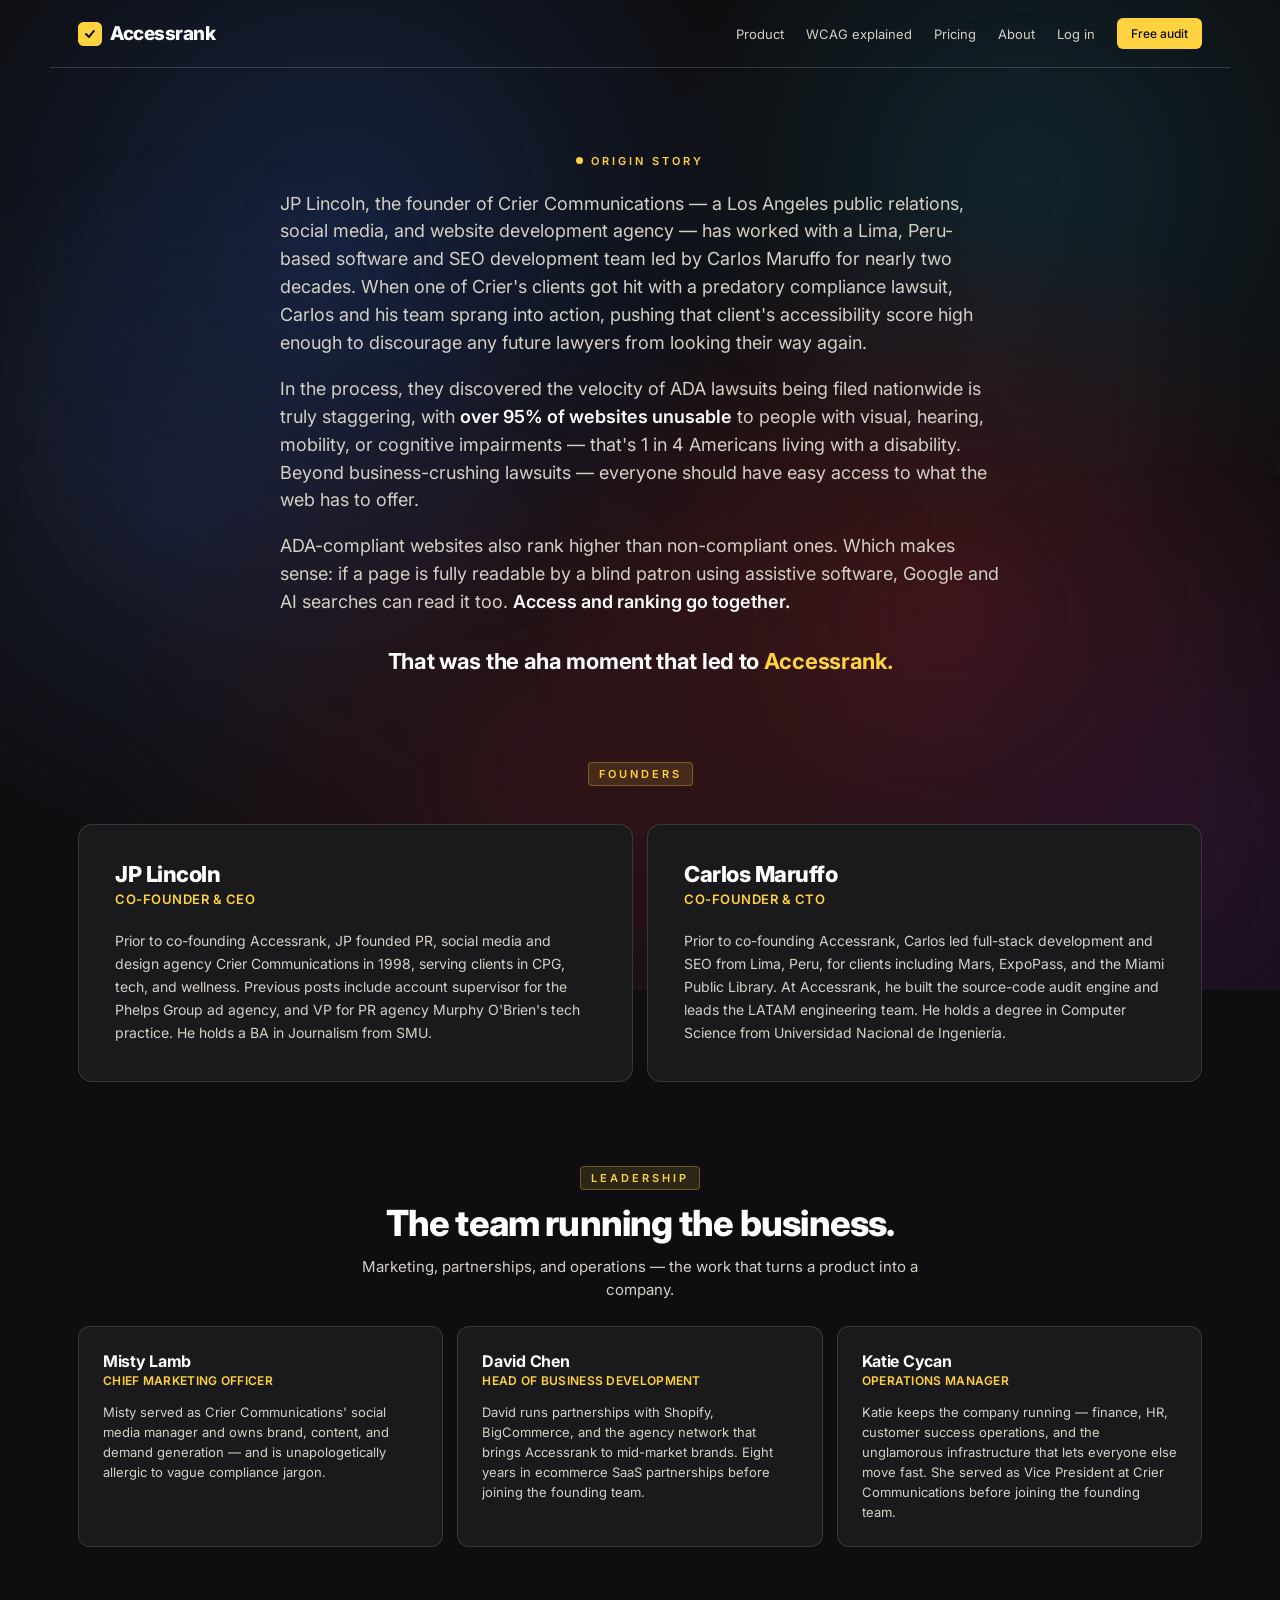
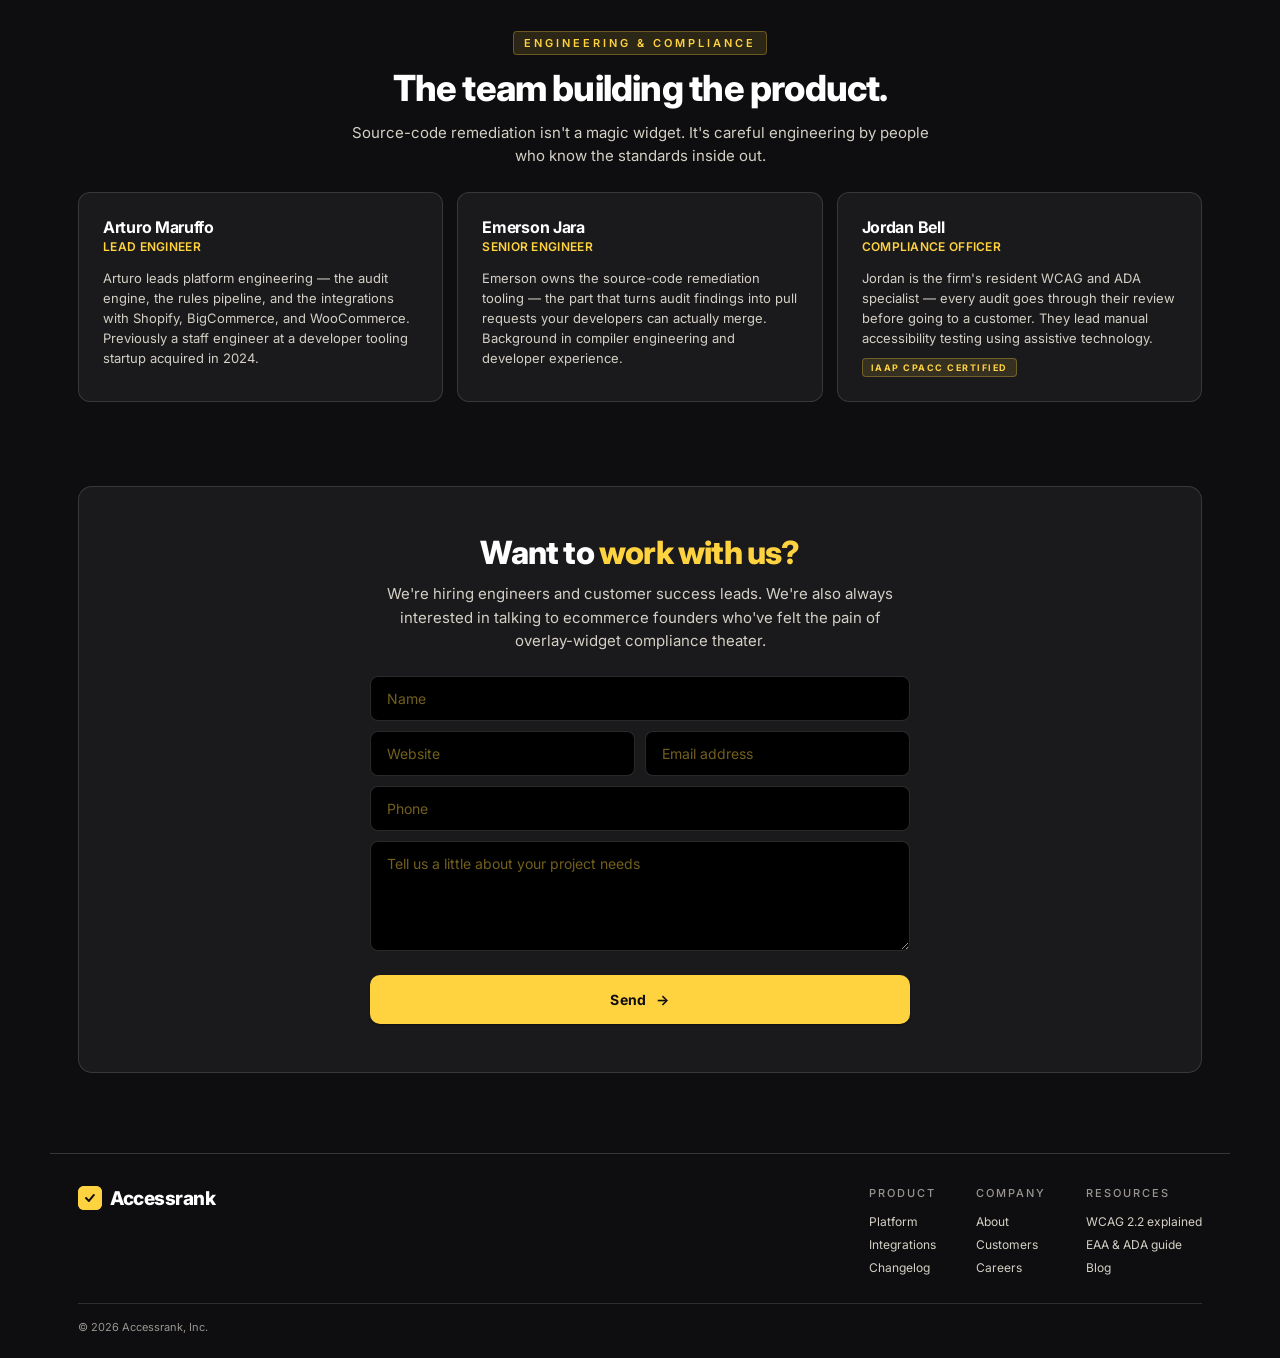
==== about.html @ f2a25f66 "Add files via upload" ====
<!DOCTYPE html>
<html lang="en">
<head>
  <meta charset="UTF-8" />
  <meta name="viewport" content="width=device-width, initial-scale=1.0" />
  <title>About — Accessrank</title>
  <meta name="description" content="The team behind Accessrank — accessibility, SEO, and source-code remediation for DTC ecommerce." />

  <!-- Fonts -->
  <link rel="preconnect" href="https://fonts.googleapis.com" />
  <link rel="preconnect" href="https://fonts.gstatic.com" crossorigin />
  <link href="https://fonts.googleapis.com/css2?family=Inter:wght@400;500;600;700;800&family=JetBrains+Mono:wght@500;600&display=swap" rel="stylesheet" />

  <!-- Reuse the parent site's CSS so brand stays consistent -->
  <link rel="stylesheet" href="styles.css" />

  <style>
    /* ==================================================================
       ABOUT-PAGE-SPECIFIC STYLES
       Layered on top of styles.css. Reuses tokens (--brand, --surface,
       --hairline, etc.) and matches the parent site's spacing system
       (1180px max-width, 28px page padding, 14px grid gaps).
       ================================================================== */

    .about-hero {
      max-width: 1180px;
      margin: 0 auto;
      padding: 80px 28px 56px;
      text-align: center;
    }
    .about-hero .eyebrow {
      display: inline-flex;
      align-items: center;
      gap: 8px;
      font-size: 11px;
      letter-spacing: 3px;
      color: var(--brand);
      font-weight: 600;
      margin-bottom: 22px;
    }
    .about-hero .eyebrow .dot {
      width: 7px; height: 7px;
      border-radius: 50%;
      background: var(--brand);
    }
    .about-hero h1 {
      font-size: 56px;
      line-height: 1.05;
      letter-spacing: -1.8px;
      font-weight: 800;
      margin: 0 0 22px;
      color: var(--text);
    }
    .about-hero h1 .accent { color: var(--brand); }
    .about-hero .lead {
      font-size: 18px;
      line-height: 1.55;
      color: var(--text-soft);
      max-width: 720px;
      margin: 0 auto 18px;
      text-align: left;
    }
    .about-hero .lead:last-of-type { margin-bottom: 0; }
    .about-hero .lead strong { color: var(--text); font-weight: 600; }
    .about-hero .lead-emphasis {
      font-size: 22px;
      font-weight: 700;
      color: var(--text);
      letter-spacing: -0.3px;
      margin-top: 28px;
      text-align: center;
    }
    .about-hero .lead-emphasis .accent { color: var(--brand); }

    /* === Section eyebrows === */
    .about-section {
      max-width: 1180px;
      margin: 0 auto;
      padding: 28px 28px 56px;
    }
    .about-section-head {
      text-align: center;
      margin-bottom: 24px;
    }
    .about-section-eyebrow {
      display: inline-block;
      font-size: 11px;
      letter-spacing: 3px;
      color: var(--brand);
      font-weight: 600;
      margin-bottom: 14px;
      padding: 4px 10px;
      background: var(--brand-soft);
      border: 1px solid var(--brand-border);
      border-radius: 4px;
    }
    .about-section h2 {
      font-size: 36px;
      font-weight: 800;
      letter-spacing: -0.8px;
      color: var(--text);
      margin: 0 0 12px;
    }
    .about-section .section-sub {
      font-size: 15px;
      color: var(--text-soft);
      max-width: 580px;
      margin: 0 auto;
      line-height: 1.55;
    }

    /* === FOUNDERS — two large cards side by side === */
    /* === FOUNDERS — two cards side by side === */
    .founders-grid {
      display: grid;
      grid-template-columns: 1fr 1fr;
      gap: 14px;
    }
    .founder-card {
      background: var(--surface);
      border-radius: 14px;
      padding: 36px;
      border: 1px solid var(--hairline);
    }
    .founder-head {
      margin-bottom: 22px;
    }
    .founder-name {
      font-size: 22px;
      font-weight: 800;
      letter-spacing: -0.5px;
      color: var(--text);
      margin: 0 0 4px;
    }
    .founder-title {
      font-size: 13px;
      color: var(--brand);
      font-weight: 600;
      letter-spacing: 0.5px;
    }
    .founder-bio {
      font-size: 14px;
      color: var(--text-soft);
      line-height: 1.65;
      margin: 0;
    }
    .founder-bio + .founder-bio { margin-top: 14px; }

    /* === Smaller team cards (3 in a row) === */
    .team-grid {
      display: grid;
      grid-template-columns: repeat(3, 1fr);
      gap: 14px;
    }
    .team-card {
      background: var(--surface);
      border-radius: 12px;
      padding: 24px;
      border: 1px solid var(--hairline);
    }
    .team-head {
      margin-bottom: 14px;
    }
    .team-name {
      font-size: 16px;
      font-weight: 700;
      letter-spacing: -0.3px;
      color: var(--text);
      margin: 0 0 2px;
    }
    .team-title {
      font-size: 12px;
      color: var(--brand);
      font-weight: 600;
      letter-spacing: 0.3px;
    }
    .team-bio {
      font-size: 13px;
      color: var(--text-soft);
      line-height: 1.55;
      margin: 0;
    }
    .team-cert {
      display: inline-block;
      font-size: 9px;
      letter-spacing: 1.5px;
      color: var(--brand);
      font-weight: 700;
      background: var(--brand-soft);
      border: 1px solid var(--brand-border);
      padding: 3px 8px;
      border-radius: 4px;
      margin-top: 10px;
    }

    /* === Closing CTA === */
    .about-cta-band {
      max-width: 1180px;
      margin: 0 auto;
      padding: 28px 28px 80px;
      text-align: center;
    }
    .about-cta-card {
      background: var(--surface);
      border-radius: 14px;
      padding: 48px 28px;
      border: 1px solid var(--hairline);
    }
    .about-cta-card h2 {
      font-size: 32px;
      font-weight: 800;
      letter-spacing: -0.8px;
      color: var(--text);
      margin: 0 0 12px;
    }
    .about-cta-card h2 .accent { color: var(--brand); }
    .about-cta-card p {
      font-size: 15px;
      color: var(--text-soft);
      max-width: 540px;
      margin: 0 auto 24px;
      line-height: 1.55;
    }
    .about-cta-row {
      display: flex;
      gap: 10px;
      justify-content: center;
    }
    .about-cta-primary {
      background: var(--brand);
      color: var(--bg);
      padding: 13px 22px;
      border-radius: 8px;
      font-weight: 600;
      font-size: 13px;
      border: none;
      cursor: pointer;
      font-family: inherit;
    }
    .about-cta-secondary {
      background: transparent;
      color: var(--text);
      padding: 13px 22px;
      border-radius: 8px;
      font-weight: 500;
      font-size: 13px;
      border: 1px solid rgba(255,255,255,0.4);
      font-family: inherit;
      cursor: pointer;
      text-decoration: none;
      display: inline-block;
    }

    /* === CONTACT FORM === */
    .contact-form {
      max-width: 540px;
      margin: 0 auto;
      text-align: left;
    }
    .form-row {
      margin-bottom: 10px;
    }
    .form-row-split {
      display: grid;
      grid-template-columns: 1fr 1fr;
      gap: 10px;
      margin-bottom: 10px;
    }
    .form-row-split .form-col { margin-bottom: 0; }

    .contact-form input,
    .contact-form textarea {
      width: 100%;
      box-sizing: border-box;
      background: #000000;
      border: 1px solid rgba(255, 255, 255, 0.16);
      color: var(--brand);
      padding: 13px 16px;
      border-radius: 8px;
      font-size: 14px;
      font-weight: 500;
      font-family: inherit;
      transition: border-color 0.18s ease, background 0.18s ease;
    }
    .contact-form input::placeholder,
    .contact-form textarea::placeholder {
      color: rgba(255, 210, 63, 0.45);
      font-weight: 400;
    }
    .contact-form input:hover,
    .contact-form textarea:hover {
      border-color: rgba(255, 255, 255, 0.28);
    }
    .contact-form input:focus,
    .contact-form textarea:focus {
      outline: none;
      border-color: var(--brand);
      background: #000000;
    }
    .contact-form textarea {
      resize: vertical;
      min-height: 110px;
      font-family: inherit;
    }

    .form-actions {
      margin-top: 20px;
      margin-bottom: 0;
    }
    .form-submit {
      width: 100%;
      background: var(--brand);
      color: var(--bg);
      padding: 16px 28px;
      border-radius: 10px;
      font-weight: 700;
      font-size: 14px;
      letter-spacing: 0.3px;
      border: none;
      cursor: pointer;
      font-family: inherit;
      display: inline-flex;
      align-items: center;
      justify-content: center;
      gap: 10px;
      transition: transform 0.15s ease, box-shadow 0.18s ease, background 0.15s ease;
      box-shadow: 0 1px 2px rgba(0, 0, 0, 0.4);
    }
    .form-submit-arrow {
      display: inline-block;
      transition: transform 0.18s ease;
    }
    .form-submit:hover {
      background: #FFDC5C;
      box-shadow: 0 6px 16px rgba(255, 210, 63, 0.25);
    }
    .form-submit:hover .form-submit-arrow {
      transform: translateX(3px);
    }
    .form-submit:active {
      transform: translateY(1px);
    }

    /* Visually-hidden labels for screen readers (placeholders are not labels) */
    .sr-only {
      position: absolute;
      width: 1px; height: 1px;
      padding: 0; margin: -1px;
      overflow: hidden; clip: rect(0,0,0,0);
      white-space: nowrap; border: 0;
    }

    /* === Responsive === */
    @media (max-width: 900px) {
      .about-hero { padding: 56px 20px 36px; }
      .about-hero h1 { font-size: 38px; letter-spacing: -1.4px; }
      .about-hero .lead { font-size: 16px; }
      .team-grid { grid-template-columns: 1fr; }
      .founders-grid { grid-template-columns: 1fr; }
      .founder-card { padding: 28px; }
      .about-section { padding: 28px 20px 36px; }
      .about-cta-band { padding: 28px 20px 56px; }
      .form-row-split { grid-template-columns: 1fr; }
    }
  </style>
</head>
<body>

  <!-- ============================================================== -->
  <!-- NAVIGATION (mirrors the main site)                             -->
  <!-- ============================================================== -->
  <nav class="nav">
    <a href="index.html" class="logo">
      <span class="logo-mark" aria-hidden="true">
        <span class="layer layer-red" aria-hidden="true"></span>
        <span class="layer layer-green" aria-hidden="true"></span>
        <span class="layer layer-yellow" aria-hidden="true"></span>
        <span class="icon icon-yellow" aria-hidden="true">
          <svg viewBox="0 0 14 14"><path d="M3 7 L6 10 L11 4" fill="none" stroke="#0E0E10" stroke-width="2" stroke-linecap="round" stroke-linejoin="round"/></svg>
        </span>
        <span class="icon icon-red" aria-hidden="true">
          <svg viewBox="0 0 14 14"><path d="M5.4 3 L8.6 3 L7.8 9 L6.2 9 Z" fill="#FFFFFF"/><circle cx="7" cy="11.4" r="1.6" fill="#FFFFFF"/></svg>
        </span>
        <span class="icon icon-green" aria-hidden="true">
          <svg viewBox="0 0 14 14"><path d="M3 7 L6 10 L11 4" fill="none" stroke="#0E0E10" stroke-width="2" stroke-linecap="round" stroke-linejoin="round"/></svg>
        </span>
        <span class="swipe swipe-1" aria-hidden="true"></span>
        <span class="swipe swipe-2" aria-hidden="true"></span>
        <span class="swipe swipe-3" aria-hidden="true"></span>
      </span>
      Accessrank
    </a>
    <div class="nav-right">
      <a href="index.html#product">Product</a>
      <a href="index.html#wcag">WCAG explained</a>
      <a href="index.html#pricing">Pricing</a>
      <a href="about.html" aria-current="page">About</a>
      <a href="#">Log in</a>
      <a href="index.html#audit-card" class="cta-nav">Free audit</a>
    </div>
    <button class="hamburger" id="hamburger" aria-label="Open menu" aria-expanded="false">
      <span class="ham-line"></span>
      <span class="ham-line"></span>
      <span class="ham-line"></span>
    </button>
    <div class="mobile-menu" id="mobile-menu" aria-hidden="true">
      <a href="index.html#product">Product</a>
      <a href="index.html#wcag">WCAG explained</a>
      <a href="index.html#pricing">Pricing</a>
      <a href="about.html">About</a>
      <a href="#">Log in</a>
      <a href="index.html">Home</a>
    </div>
  </nav>

  <!-- ============================================================== -->
  <!-- HERO / ORIGIN STORY                                             -->
  <!-- ============================================================== -->
  <section class="about-hero">
    <div class="eyebrow"><span class="dot"></span>ORIGIN STORY</div>
    <p class="lead">
      JP Lincoln, the founder of Crier Communications — a Los Angeles public relations, social media, and website development agency — has worked with a Lima, Peru-based software and SEO development team led by Carlos Maruffo for nearly two decades. When one of Crier's clients got hit with a predatory compliance lawsuit, Carlos and his team sprang into action, pushing that client's accessibility score high enough to discourage any future lawyers from looking their way again.
    </p>
    <p class="lead">
      In the process, they discovered the velocity of ADA lawsuits being filed nationwide is truly staggering, with <strong>over 95% of websites unusable</strong> to people with visual, hearing, mobility, or cognitive impairments — that's 1 in 4 Americans living with a disability. Beyond business-crushing lawsuits — everyone should have easy access to what the web has to offer.
    </p>
    <p class="lead">
      ADA-compliant websites also rank higher than non-compliant ones. Which makes sense: if a page is fully readable by a blind patron using assistive software, Google and AI searches can read it too. <strong>Access and ranking go together.</strong>
    </p>
    <p class="lead lead-emphasis">
      That was the aha moment that led to <span class="accent">Accessrank.</span>
    </p>
  </section>

  <!-- ============================================================== -->
  <!-- FOUNDERS                                                        -->
  <!-- ============================================================== -->
  <section class="about-section">
    <div class="about-section-head">
      <span class="about-section-eyebrow">FOUNDERS</span>
    </div>

    <div class="founders-grid">

      <article class="founder-card">
        <div class="founder-head">
          <div>
            <h3 class="founder-name">JP Lincoln</h3>
            <div class="founder-title">CO-FOUNDER &amp; CEO</div>
          </div>
        </div>
        <p class="founder-bio">
          Prior to co-founding Accessrank, JP founded PR, social media and design agency Crier Communications in 1998, serving clients in CPG, tech, and wellness. Previous posts include account supervisor for the Phelps Group ad agency, and VP for PR agency Murphy O'Brien's tech practice. He holds a BA in Journalism from SMU.
        </p>
      </article>

      <article class="founder-card">
        <div class="founder-head">
          <div>
            <h3 class="founder-name">Carlos Maruffo</h3>
            <div class="founder-title">CO-FOUNDER &amp; CTO</div>
          </div>
        </div>
        <p class="founder-bio">
          Prior to co-founding Accessrank, Carlos led full-stack development and SEO from Lima, Peru, for clients including Mars, ExpoPass, and the Miami Public Library. At Accessrank, he built the source-code audit engine and leads the LATAM engineering team. He holds a degree in Computer Science from Universidad Nacional de Ingeniería.
        </p>
      </article>

    </div>
  </section>


  <!-- ============================================================== -->
  <!-- LEADERSHIP TEAM                                                 -->
  <!-- ============================================================== -->
  <section class="about-section">
    <div class="about-section-head">
      <span class="about-section-eyebrow">LEADERSHIP</span>
      <h2>The team running the business.</h2>
      <p class="section-sub">Marketing, partnerships, and operations — the work that turns a product into a company.</p>
    </div>

    <div class="team-grid">

      <article class="team-card">
        <div class="team-head">
          <div>
            <h4 class="team-name">Misty Lamb</h4>
            <div class="team-title">CHIEF MARKETING OFFICER</div>
          </div>
        </div>
        <p class="team-bio">
          Misty served as Crier Communications' social media manager and owns brand, content, and demand generation — and is unapologetically allergic to vague compliance jargon.
        </p>
      </article>

      <article class="team-card">
        <div class="team-head">
          <div>
            <h4 class="team-name">David Chen</h4>
            <div class="team-title">HEAD OF BUSINESS DEVELOPMENT</div>
          </div>
        </div>
        <p class="team-bio">
          David runs partnerships with Shopify, BigCommerce, and the agency network that brings Accessrank to mid-market brands. Eight years in ecommerce SaaS partnerships before joining the founding team.
        </p>
      </article>

      <article class="team-card">
        <div class="team-head">
          <div>
            <h4 class="team-name">Katie Cycan</h4>
            <div class="team-title">OPERATIONS MANAGER</div>
          </div>
        </div>
        <p class="team-bio">
          Katie keeps the company running — finance, HR, customer success operations, and the unglamorous infrastructure that lets everyone else move fast. She served as Vice President at Crier Communications before joining the founding team.
        </p>
      </article>

    </div>
  </section>

  <!-- ============================================================== -->
  <!-- ENGINEERING & COMPLIANCE                                        -->
  <!-- ============================================================== -->
  <section class="about-section">
    <div class="about-section-head">
      <span class="about-section-eyebrow">ENGINEERING &amp; COMPLIANCE</span>
      <h2>The team building the product.</h2>
      <p class="section-sub">Source-code remediation isn't a magic widget. It's careful engineering by people who know the standards inside out.</p>
    </div>

    <div class="team-grid">

      <article class="team-card">
        <div class="team-head">
          <div>
            <h4 class="team-name">Arturo Maruffo</h4>
            <div class="team-title">LEAD ENGINEER</div>
          </div>
        </div>
        <p class="team-bio">
          Arturo leads platform engineering — the audit engine, the rules pipeline, and the integrations with Shopify, BigCommerce, and WooCommerce. Previously a staff engineer at a developer tooling startup acquired in 2024.
        </p>
      </article>

      <article class="team-card">
        <div class="team-head">
          <div>
            <h4 class="team-name">Emerson Jara</h4>
            <div class="team-title">SENIOR ENGINEER</div>
          </div>
        </div>
        <p class="team-bio">
          Emerson owns the source-code remediation tooling — the part that turns audit findings into pull requests your developers can actually merge. Background in compiler engineering and developer experience.
        </p>
      </article>

      <article class="team-card">
        <div class="team-head">
          <div>
            <h4 class="team-name">Jordan Bell</h4>
            <div class="team-title">COMPLIANCE OFFICER</div>
          </div>
        </div>
        <p class="team-bio">
          Jordan is the firm's resident WCAG and ADA specialist — every audit goes through their review before going to a customer. They lead manual accessibility testing using assistive technology.
        </p>
        <span class="team-cert">IAAP CPACC CERTIFIED</span>
      </article>

    </div>
  </section>

  <!-- ============================================================== -->
  <!-- CONTACT FORM                                                    -->
  <!-- ============================================================== -->
  <section class="about-cta-band">
    <div class="about-cta-card">
      <h2>Want to <span class="accent">work with us?</span></h2>
      <p>We're hiring engineers and customer success leads. We're also always interested in talking to ecommerce founders who've felt the pain of overlay-widget compliance theater.</p>

      <form class="contact-form" id="contact-form" novalidate>
        <div class="form-row">
          <label for="contact-name" class="sr-only">Name</label>
          <input type="text" id="contact-name" name="name" placeholder="Name" required />
        </div>
        <div class="form-row form-row-split">
          <div class="form-col">
            <label for="contact-website" class="sr-only">Website</label>
            <input type="url" id="contact-website" name="website" placeholder="Website" />
          </div>
          <div class="form-col">
            <label for="contact-email" class="sr-only">Email address</label>
            <input type="email" id="contact-email" name="email" placeholder="Email address" required />
          </div>
        </div>
        <div class="form-row">
          <label for="contact-phone" class="sr-only">Phone</label>
          <input type="tel" id="contact-phone" name="phone" placeholder="Phone" />
        </div>
        <div class="form-row">
          <label for="contact-message" class="sr-only">Tell us a little about your project needs</label>
          <textarea id="contact-message" name="message" rows="4" placeholder="Tell us a little about your project needs" required></textarea>
        </div>
        <div class="form-row form-actions">
          <button type="submit" class="form-submit">
            Send
            <span class="form-submit-arrow" aria-hidden="true">→</span>
          </button>
        </div>
      </form>
    </div>
  </section>

  <!-- ============================================================== -->
  <!-- FOOTER                                                           -->
  <!-- ============================================================== -->
  <footer class="footer">
    <div class="footer-top">
      <div class="logo">
        <span class="logo-mark" aria-hidden="true">
          <span class="layer layer-red" aria-hidden="true"></span>
          <span class="layer layer-green" aria-hidden="true"></span>
          <span class="layer layer-yellow" aria-hidden="true"></span>
          <span class="icon icon-yellow" aria-hidden="true">
            <svg viewBox="0 0 14 14"><path d="M3 7 L6 10 L11 4" fill="none" stroke="#0E0E10" stroke-width="2" stroke-linecap="round" stroke-linejoin="round"/></svg>
          </span>
          <span class="icon icon-red" aria-hidden="true">
            <svg viewBox="0 0 14 14"><path d="M5.4 3 L8.6 3 L7.8 9 L6.2 9 Z" fill="#FFFFFF"/><circle cx="7" cy="11.4" r="1.6" fill="#FFFFFF"/></svg>
          </span>
          <span class="icon icon-green" aria-hidden="true">
            <svg viewBox="0 0 14 14"><path d="M3 7 L6 10 L11 4" fill="none" stroke="#0E0E10" stroke-width="2" stroke-linecap="round" stroke-linejoin="round"/></svg>
          </span>
          <span class="swipe swipe-1" aria-hidden="true"></span>
          <span class="swipe swipe-2" aria-hidden="true"></span>
          <span class="swipe swipe-3" aria-hidden="true"></span>
        </span>
        Accessrank
      </div>
      <div class="footer-cols">
        <div class="footer-col">
          <h4>PRODUCT</h4>
          <a href="index.html#product">Platform</a><a href="index.html">Integrations</a><a href="index.html">Changelog</a>
        </div>
        <div class="footer-col">
          <h4>COMPANY</h4>
          <a href="about.html">About</a><a href="#">Customers</a><a href="#">Careers</a>
        </div>
        <div class="footer-col">
          <h4>RESOURCES</h4>
          <a href="index.html#wcag">WCAG 2.2 explained</a><a href="index.html">EAA &amp; ADA guide</a><a href="index.html">Blog</a>
        </div>
      </div>
    </div>
    <div class="footer-bottom">
      <span>© 2026 Accessrank, Inc.</span>
    </div>
  </footer>

  <!-- ============================================================== -->
  <!-- MOBILE-MENU + CONTACT FORM SCRIPT                              -->
  <!-- ============================================================== -->
  <script>
    /* Mobile menu toggle */
    (function () {
      const hamburger = document.getElementById('hamburger');
      const menu = document.getElementById('mobile-menu');
      if (!hamburger || !menu) return;
      hamburger.addEventListener('click', function () {
        const isOpen = menu.getAttribute('aria-hidden') === 'false';
        menu.setAttribute('aria-hidden', isOpen ? 'true' : 'false');
        hamburger.setAttribute('aria-expanded', isOpen ? 'false' : 'true');
        menu.style.display = isOpen ? 'none' : 'flex';
      });
    })();

    /* Contact form — replace this handler with a real backend call.
       Right now it prevents the default submission, validates required
       fields, and replaces the form with a thank-you message. */
    (function () {
      const form = document.getElementById('contact-form');
      if (!form) return;

      form.addEventListener('submit', function (e) {
        e.preventDefault();

        // Collect values for the eventual backend submission
        const data = {
          name:    form.name.value.trim(),
          website: form.website.value.trim(),
          email:   form.email.value.trim(),
          phone:   form.phone.value.trim(),
          message: form.message.value.trim()
        };

        // Basic required-field check
        if (!data.name || !data.email || !data.message) {
          alert('Please fill in your name, email, and a brief message.');
          return;
        }

        // TODO: replace with your real submission endpoint
        // fetch('/api/contact', { method: 'POST', body: JSON.stringify(data), ... })

        // Replace the form with a thank-you state
        form.innerHTML =
          '<div style="text-align:center; padding:32px 0;">' +
            '<div style="font-size:36px; margin-bottom:14px;">✓</div>' +
            '<h3 style="font-size:20px; font-weight:700; color:#FFFFFF; margin:0 0 8px;">Thanks — we\'ll be in touch.</h3>' +
            '<p style="font-size:14px; color:#D4D0C5; margin:0;">We typically respond within one business day.</p>' +
          '</div>';
      });
    })();
  </script>

</body>
</html>
---- styles.css ----
/* ==================================================================
   ACCESSRANK — STYLES
   ==================================================================
   Sections (Cmd/Ctrl+F to jump):
     1. DESIGN TOKENS  — colors, type, spacing variables
     2. RESET / BASE
     3. NAV + MOBILE MENU
     4. HERO
     5. AUDIT CARD (live audit widget)
     6. MARQUEE (scrolling platform list)
     7. RISK STRIP ("The stakes")
     8. WCAG 2.2 EXPLAINER
     9. OVERLAY WARNING
    10. FEATURES ("How it works")
    11. STATS STRIP
    12. TESTIMONIAL
    13. PRICING
    14. FOOTER
    15. RESPONSIVE
    16. SCROLL-TRIGGERED FADE-IN
   ================================================================== */


/* ==================================================================
   1. DESIGN TOKENS
   Edit these to retheme the whole site. Anywhere a color appears in a
   rule below, it ideally pulls from one of these. To swap the brand
   color from yellow to (say) cyan, change --brand once here.
   ================================================================== */
:root {
  /* Brand colors */
  --brand:           #FFD23F;   /* Primary yellow — CTAs, accents */
  --brand-soft:      rgba(255, 210, 63, 0.12);
  --brand-border:    rgba(255, 210, 63, 0.30);
  --warning:         #FF6B47;   /* Coral red — WCAG percentage callouts */
  --warning-soft:    #FF8B6E;
  --stakes-accent:   #3B82F6;   /* Brand blue — Stakes section + accents */

  /* Neutrals */
  --bg:              #0E0E10;   /* Page background */
  --surface:         #1A1A1D;   /* Cards, inputs */
  --text:            #FFFFFF;   /* Primary text on dark bg */
  --text-soft:       #D4D0C5;   /* Body copy */
  --text-muted:      #B5B0A4;   /* Secondary copy */
  --text-faint:      #9A9590;   /* Meta/labels */
  --text-fainter:    #6B6760;   /* Placeholder/disabled */
  --hairline:        rgba(240, 237, 229, 0.14);
  --hairline-strong: rgba(240, 237, 229, 0.18);

  /* Type scale */
  --h1-size:         48px;
  --h2-size:         36px;
  --body-size:       16px;
  --caption-size:    11px;

  /* Animation */
  --ease-out:        cubic-bezier(0.23, 1, 0.32, 1);
}


/* ==================================================================
   2. RESET / BASE
   ================================================================== */
* { box-sizing: border-box; }

html { scroll-behavior: smooth; }

body {
  font-family: 'Inter', system-ui, -apple-system, sans-serif;
  background: var(--bg);
  color: var(--text-soft);
  margin: 0;
  border-radius: 12px;
  overflow-x: hidden;
  position: relative;
  isolation: isolate;
}

/* ──────────────────────────────────────────────────────────────────
   ANIMATED GRADIENT BACKGROUND LAYERS
   Six radial-gradient blobs across upper + lower halves of the
   viewport, drifting on two independent slow cycles. Includes a
   dark red accent that ties to the warning red elsewhere on site.
   Honors prefers-reduced-motion.
   ────────────────────────────────────────────────────────────────── */
body::before,
body::after {
  content: '';
  position: fixed;
  inset: -10%;
  pointer-events: none;
  z-index: -1;
}

body::before {
  background:
    radial-gradient(800px circle at 30% 30%,
      rgba(28, 50, 100, 0.55) 0%,
      rgba(28, 50, 100, 0) 55%),
    radial-gradient(700px circle at 70% 65%,
      rgba(110, 30, 35, 0.50) 0%,
      rgba(110, 30, 35, 0) 60%),
    radial-gradient(600px circle at 75% 25%,
      rgba(20, 70, 90, 0.40) 0%,
      rgba(20, 70, 90, 0) 60%);
  animation: blob-drift-1 18s ease-in-out infinite alternate;
}

body::after {
  background:
    radial-gradient(750px circle at 45% 80%,
      rgba(90, 28, 35, 0.42) 0%,
      rgba(90, 28, 35, 0) 60%),
    radial-gradient(700px circle at 85% 90%,
      rgba(60, 22, 70, 0.45) 0%,
      rgba(60, 22, 70, 0) 60%),
    radial-gradient(600px circle at 20% 55%,
      rgba(40, 50, 90, 0.40) 0%,
      rgba(40, 50, 90, 0) 60%);
  animation: blob-drift-2 22s ease-in-out infinite alternate;
}

@keyframes blob-drift-1 {
  0%   { transform: translate(-15%, -10%) scale(1);    }
  50%  { transform: translate(20%, 12%)   scale(1.15); }
  100% { transform: translate(-8%, 18%)   scale(0.95); }
}

@keyframes blob-drift-2 {
  0%   { transform: translate(15%, 10%)   scale(1);    }
  33%  { transform: translate(-22%, -8%)  scale(1.12); }
  66%  { transform: translate(18%, 15%)   scale(0.95); }
  100% { transform: translate(-12%, -15%) scale(1.08); }
}

@media (prefers-reduced-motion: reduce) {
  body::before,
  body::after { animation: none; }
}

a { text-decoration: none; }
button { font-family: inherit; cursor: pointer; border: none; background: transparent; }
button:focus-visible { outline: 2px solid var(--brand); outline-offset: 2px; border-radius: 4px; }


/* ==================================================================
   3. NAV + MOBILE MENU
   ================================================================== */
.nav {
  display: flex;
  align-items: center;
  justify-content: space-between;
  padding: 18px 28px;
  border-bottom: 1px solid var(--hairline-strong);
  max-width: 1180px;
  margin: 0 auto;
}

.logo {
  display: flex;
  align-items: center;
  gap: 8px;
  font-weight: 800;
  font-size: 19px;
  letter-spacing: -0.5px;
  color: var(--text);
}

/* ==================================================================
   LOGO MARK ANIMATION
   ──────────────────────────────────────────────────────────────────
   Sequence (plays once on load over 5s):
     1. YELLOW + black ✓  (resting state)
     2. Sweep ↗ BL→TR     paints  RED + white !
     3. Sweep ↙ TR→BL     paints  GREEN + black ✓
     4. Green check pulses (grows to 1.42×, springs back)
     5. Sweep ↗ BL→TR     paints  YELLOW + black ✓ (rests here)
   ────────────────────────────────────────────────────────────────── */
.logo-mark {
  width: 24px;
  height: 24px;
  border-radius: 6px;
  display: inline-flex;
  align-items: center;
  justify-content: center;
  position: relative;
  overflow: hidden;
  background: var(--brand);                  /* base layer: yellow */
  flex-shrink: 0;
}

/* === Color overlay layers ===
   Three full-cover layers, each parked off a different corner.
   They slide in along the matching diagonal during their turn. */
.logo-mark .layer {
  position: absolute;
  inset: 0;
  pointer-events: none;
  z-index: 1;
}
.logo-mark .layer-red {
  background: #E0432B;
  transform: translate(-110%, 110%);         /* parked off bottom-left */
  animation: logoWipeRed 5s ease-in-out 1 forwards;
}
.logo-mark .layer-green {
  background: #4ADE80;
  transform: translate(110%, -110%);         /* parked off top-right */
  animation: logoWipeGreen 5s ease-in-out 1 forwards;
}
.logo-mark .layer-yellow {
  background: var(--brand);
  transform: translate(-110%, 110%);         /* parked off bottom-left */
  animation: logoWipeYellowReturn 5s ease-in-out 1 forwards;
}

/* === Icon layers ===
   Three stacked icons (yellow ✓, red !, green ✓). Each one fades in
   when its color state is on screen. The green ✓ also scales up
   and springs back (the "stamp" pulse). */
.logo-mark .icon {
  position: absolute;
  inset: 0;
  display: flex;
  align-items: center;
  justify-content: center;
  z-index: 2;
  pointer-events: none;
}
.logo-mark .icon svg {
  width: 58%;
  height: 58%;
  display: block;
}
.logo-mark .icon-yellow { animation: logoIconYellow 5s ease-in-out 1 forwards; }
.logo-mark .icon-red    { opacity: 0; animation: logoIconRed   5s ease-in-out 1 forwards; }
.logo-mark .icon-green  { opacity: 0; animation: logoIconGreen 5s ease-in-out 1 forwards; transform-origin: 50% 50%; }

/* === Luminous diagonal swipe bars ===
   Three sweep elements, each oriented to match its sweep's direction.
   They fade in just before each color change. */
.logo-mark .swipe {
  position: absolute;
  top: -50%; left: -150%;
  width: 200%; height: 200%;
  pointer-events: none;
  z-index: 4;
  filter: blur(0.5px);
  opacity: 0;
}
.logo-mark .swipe-1,
.logo-mark .swipe-3 {
  background: linear-gradient(45deg,  transparent 45%, rgba(255,255,255,0.85) 50%, transparent 55%);
}
.logo-mark .swipe-2 {
  background: linear-gradient(-45deg, transparent 45%, rgba(255,255,255,0.85) 50%, transparent 55%);
}
.logo-mark .swipe-1 { animation: logoSwipe1 5s ease-in-out 1 forwards; }
.logo-mark .swipe-2 { animation: logoSwipe2 5s ease-in-out 1 forwards; }
.logo-mark .swipe-3 { animation: logoSwipe3 5s ease-in-out 1 forwards; }

/* ────────────────────────────────────────────────────────────────── */
/* COLOR OVERLAY KEYFRAMES                                            */
/* ────────────────────────────────────────────────────────────────── */

/* Red: enters from BL (sweep 1 direction), exits to TR */
@keyframes logoWipeRed {
  0%, 13%   { transform: translate(-110%, 110%); }
  22%, 40%  { transform: translate(0, 0); }
  48%, 100% { transform: translate(110%, -110%); }
}

/* Green: enters from TR (sweep 2 direction), exits to BL */
@keyframes logoWipeGreen {
  0%, 38%   { transform: translate(110%, -110%); }
  47%, 70%  { transform: translate(0, 0); }
  77%, 100% { transform: translate(-110%, 110%); }
}

/* Yellow return: enters from BL (sweep 3 direction) and stays */
@keyframes logoWipeYellowReturn {
  0%, 68%   { transform: translate(-110%, 110%); }
  77%, 100% { transform: translate(0, 0); }
}

/* ────────────────────────────────────────────────────────────────── */
/* ICON KEYFRAMES                                                     */
/* ────────────────────────────────────────────────────────────────── */

/* Yellow ✓ shows at start AND end (because base + return are both yellow) */
@keyframes logoIconYellow {
  0%, 18%   { opacity: 1; }
  22%, 72%  { opacity: 0; }
  82%, 100% { opacity: 1; }
}

/* Red ! shows during the red on-screen window only */
@keyframes logoIconRed {
  0%, 18%   { opacity: 0; }
  25%, 38%  { opacity: 1; }
  44%, 100% { opacity: 0; }
}

/* Green ✓ — appears, holds, GROWS to 1.42×, springs back, fades out */
@keyframes logoIconGreen {
  0%, 43%   { opacity: 0; transform: scale(1); }
  50%       { opacity: 1; transform: scale(1); }      /* arrive at normal */
  56%       { opacity: 1; transform: scale(1); }      /* breath beat */
  63%       { opacity: 1; transform: scale(1.42); }   /* GROW */
  68%       { opacity: 1; transform: scale(0.96); }   /* slight overshoot inward */
  72%       { opacity: 1; transform: scale(1); }      /* settle */
  78%, 100% { opacity: 0; transform: scale(1); }      /* fade out as yellow returns */
}

/* ────────────────────────────────────────────────────────────────── */
/* SWIPE BAR KEYFRAMES                                                */
/* ────────────────────────────────────────────────────────────────── */

/* Sweep 1: bottom-left → top-right (precedes red) */
@keyframes logoSwipe1 {
  0%, 11%   { transform: translate(-50%, 50%);  opacity: 0; }
  13%       { transform: translate(-50%, 50%);  opacity: 1; }
  21%       { transform: translate(50%, -50%);  opacity: 1; }
  23%, 100% { opacity: 0; }
}

/* Sweep 2: top-right → bottom-left (precedes green) */
@keyframes logoSwipe2 {
  0%, 38%   { transform: translate(50%, -50%);  opacity: 0; }
  40%       { transform: translate(50%, -50%);  opacity: 1; }
  46%       { transform: translate(-50%, 50%);  opacity: 1; }
  48%, 100% { opacity: 0; }
}

/* Sweep 3: bottom-left → top-right (precedes yellow return) */
@keyframes logoSwipe3 {
  0%, 68%   { transform: translate(-50%, 50%);  opacity: 0; }
  70%       { transform: translate(-50%, 50%);  opacity: 1; }
  76%       { transform: translate(50%, -50%);  opacity: 1; }
  78%, 100% { opacity: 0; }
}

.nav-right {
  display: flex;
  gap: 22px;
  align-items: center;
  font-size: 13px;
}

.nav-right a:not(.cta-nav) {
  color: var(--text-soft);
  transition: color 0.15s;
}

.nav-right a:not(.cta-nav):hover { color: var(--text); }

.cta-nav {
  background: var(--brand);
  color: var(--bg);
  padding: 8px 14px;
  border-radius: 6px;
  font-weight: 500;
  font-size: 12px;
  transition: opacity 0.15s ease;
}

.cta-nav:hover { opacity: 0.85; }

/* Hamburger — hidden by default, shown in mobile breakpoint */
.hamburger {
  display: none;
  flex-direction: column;
  gap: 4px;
  padding: 8px;
}

.ham-line {
  width: 22px;
  height: 2px;
  background: var(--text);
  border-radius: 2px;
  transition: transform 0.2s, opacity 0.2s;
}

.hamburger[aria-expanded="true"] .ham-line:nth-child(1) {
  transform: translateY(6px) rotate(45deg);
}
.hamburger[aria-expanded="true"] .ham-line:nth-child(2) { opacity: 0; }
.hamburger[aria-expanded="true"] .ham-line:nth-child(3) {
  transform: translateY(-6px) rotate(-45deg);
}

.mobile-menu {
  display: none;
  flex-direction: column;
  gap: 0;
  position: absolute;
  top: 60px;
  left: 0;
  right: 0;
  background: var(--bg);
  border-bottom: 1px solid var(--hairline-strong);
  padding: 16px 28px;
  z-index: 100;
}

.mobile-menu.open { display: flex; }

.mobile-menu a {
  color: var(--text-soft);
  padding: 14px 0;
  border-bottom: 1px solid var(--hairline);
  font-size: 15px;
}

.mobile-menu a:last-child { border-bottom: none; }

.mobile-menu .cta-mobile {
  background: var(--brand);
  color: var(--bg);
  margin-top: 12px;
  padding: 14px !important;
  text-align: center;
  border-radius: 8px;
  font-weight: 600;
}


/* ==================================================================
   4. HERO
   ================================================================== */
.hero {
  display: grid;
  grid-template-columns: 1.05fr 1fr;
  gap: 36px;
  padding: 56px 28px 36px;
  align-items: center;
  max-width: 1180px;
  margin: 0 auto;
}

.eyebrow {
  display: inline-flex;
  align-items: center;
  gap: 8px;
  font-size: var(--caption-size);
  letter-spacing: 3px;
  color: var(--brand);
  font-weight: 500;
  margin-bottom: 22px;
}

.pulse-dot {
  width: 7px;
  height: 7px;
  border-radius: 50%;
  background: var(--brand);
  animation: pulse 2s ease-in-out infinite;
}

@keyframes pulse {
  0%, 100% { opacity: 1; }
  50%      { opacity: 0.3; }
}

.hero h1 {
  font-size: var(--h1-size);
  line-height: 1.02;
  letter-spacing: -2px;
  font-weight: 800;
  margin: 0 0 22px;
  color: var(--text);
}

.hero h1 .accent { color: var(--brand); }

.sub {
  font-size: var(--body-size);
  line-height: 1.55;
  color: var(--text-soft);
  max-width: 440px;
  margin: 0 0 22px;
}

.sub .highlight {
  color: var(--text);
  font-weight: 500;
}

/* Pill-shaped link to WCAG section */
.wcag-link {
  display: inline-flex;
  align-items: center;
  gap: 6px;
  padding: 8px 14px;
  background: var(--brand-soft);
  color: #FFFFFF;
  border: 1px solid var(--brand-border);
  border-radius: 100px;
  font-size: 12px;
  font-weight: 500;
  margin-bottom: 24px;
  transition: background 0.2s;
}

.wcag-link:hover { background: rgba(255, 210, 63, 0.18); }

.info-circle {
  width: 14px;
  height: 14px;
  border-radius: 50%;
  border: 1.5px solid var(--brand);
  display: inline-flex;
  align-items: center;
  justify-content: center;
  font-size: 9px;
  font-weight: 700;
  line-height: 1;
}

.cta-row {
  display: flex;
  gap: 10px;
  align-items: center;
}

.btn-primary {
  background: var(--brand);
  color: var(--bg);
  padding: 13px 22px;
  border-radius: 8px;
  font-weight: 500;
  font-size: 13px;
  transition: opacity 0.15s ease;
}

.btn-primary:hover { opacity: 0.85; }

.btn-secondary {
  background: transparent;
  color: var(--text);
  padding: 13px 22px;
  border-radius: 8px;
  font-weight: 500;
  font-size: 13px;
  border: 1px solid rgba(255, 255, 255, 0.25);
  transition: background 0.15s ease, border-color 0.15s ease;
}

.btn-secondary:hover {
  background: rgba(255, 255, 255, 0.06);
  border-color: rgba(255, 255, 255, 0.4);
}


/* ==================================================================
   5. AUDIT CARD — live audit widget on the right side of the hero
   ================================================================== */
.audit-card {
  background: var(--surface);
  border-radius: 14px;
  padding: 22px;
  border: 1px solid var(--hairline-strong);
}

.audit-head {
  display: flex;
  justify-content: space-between;
  align-items: center;
  margin-bottom: 14px;
}

.audit-title {
  font-size: 11px;
  letter-spacing: 3px;
  color: var(--brand);
  font-weight: 500;
}

.audit-meta {
  font-size: 11px;
  color: var(--text-faint);
}

.url-form {
  display: flex;
  gap: 8px;
  margin-bottom: 14px;
}

.url-input {
  flex: 1;
  background: var(--bg);
  border: 1px solid rgba(240, 237, 229, 0.15);
  color: var(--text);
  padding: 11px 14px;
  border-radius: 8px;
  font-size: 13px;
  font-family: inherit;
  outline: none;
  transition: border-color 0.15s;
}

.url-input::placeholder { color: var(--text-fainter); }
.url-input:focus { border-color: var(--brand); }

.scan-btn {
  background: var(--brand);
  color: var(--bg);
  padding: 11px 16px;
  border-radius: 8px;
  font-weight: 500;
  font-size: 13px;
  white-space: nowrap;
  transition: opacity 0.15s;
}

.scan-btn:hover { opacity: 0.85; }
.scan-btn:disabled { opacity: 0.5; cursor: not-allowed; }

.scan-status {
  font-size: 11px;
  color: var(--text-faint);
  margin-bottom: 10px;
  min-height: 14px;
  display: flex;
  align-items: center;
  gap: 6px;
}

.scan-status.active { color: var(--brand); }

.scan-spinner {
  width: 10px;
  height: 10px;
  border: 1.5px solid rgba(255, 210, 63, 0.3);
  border-top-color: var(--brand);
  border-radius: 50%;
  animation: spin 0.7s linear infinite;
}

@keyframes spin { to { transform: rotate(360deg); } }

.audit-rows {
  display: flex;
  flex-direction: column;
}

.audit-row {
  display: flex;
  align-items: center;
  gap: 12px;
  padding: 10px 0;
  border-bottom: 1px solid var(--hairline);
  font-size: 13px;
  opacity: 0;
  transform: translateY(6px);
  transition: opacity 0.4s var(--ease-out), transform 0.4s var(--ease-out);
}

.audit-row.visible {
  opacity: 1;
  transform: translateY(0);
}

.audit-row:last-child { border-bottom: none; }

.check-circle {
  width: 22px;
  height: 22px;
  border-radius: 50%;
  background: var(--brand);
  display: inline-flex;
  align-items: center;
  justify-content: center;
  flex-shrink: 0;
}

.row-label { color: var(--text); flex: 1; }
.row-meta  { color: var(--brand); font-size: 12px; font-weight: 500; }

.empty-state {
  padding: 24px 12px;
  text-align: center;
  color: var(--text-faint);
  font-size: 13px;
}

.report-cta {
  margin-top: 16px;
  padding: 14px;
  background: transparent;              /* transparent by default */
  color: var(--text);
  border: 1px solid var(--text);
  border-radius: 10px;
  text-align: center;
  font-weight: 500;
  font-size: 14px;
  width: 100%;
  font-family: inherit;
  transition: background 0.18s ease, color 0.18s ease, border-color 0.18s ease;
}

.report-cta:hover,
.report-cta:focus-visible {
  background: var(--brand);             /* yellow on hover/focus */
  color: var(--bg);
  border-color: var(--brand);
}

.report-cta:hover .report-cta-sub,
.report-cta:focus-visible .report-cta-sub {
  color: rgba(14, 14, 16, 0.7);
}

.report-cta-sub {
  display: block;
  font-size: 11px;
  color: rgba(255, 255, 255, 0.7);
  margin-top: 3px;
  font-weight: 400;
}

/* Animated check-mark draw */
.check-anim {
  stroke-dasharray: 16;
  stroke-dashoffset: 16;
  animation: drawCheck 0.6s var(--ease-out) forwards;
}

@keyframes drawCheck {
  0%       { stroke-dashoffset: 16; }
  60%, 100% { stroke-dashoffset: 0; }
}


/* ==================================================================
   6. MARQUEE — infinite scrolling platform list
   ================================================================== */
.marquee {
  background: linear-gradient(90deg, #3B82F6 0%, #1E3A8A 100%);
  color: #FFFFFF;
  padding: 10px 0;
  overflow: hidden;
  border-top: 1px solid rgba(255, 255, 255, 0.08);
  border-bottom: 1px solid rgba(255, 255, 255, 0.08);
}

.marquee-track {
  display: flex;
  gap: 56px;
  animation: marquee-scroll 28s linear infinite;
  white-space: nowrap;
  width: max-content;
}

.marquee-track .item {
  font-size: 12px;
  font-weight: 700;
  letter-spacing: 4px;
  display: inline-flex;
  align-items: center;
  gap: 56px;
}

.marquee-track .sep {
  color: rgba(255, 255, 255, 0.45);
  opacity: 0.4;
  font-size: 12px;
}

@keyframes marquee-scroll {
  from { transform: translateX(0); }
  to   { transform: translateX(-50%); }
}


/* ==================================================================
   7. RISK STRIP — "The stakes" with four data cards
   ================================================================== */
.risk-strip {
  padding: 56px 28px;
  border-bottom: 1px solid rgba(240, 237, 229, 0.06);
  max-width: 1180px;
  margin: 0 auto;
}

.risk-eyebrow {
  font-size: 11px;
  letter-spacing: 3px;
  color: var(--brand);
  font-weight: 500;
  margin-bottom: 12px;
  text-align: center;
}

.risk-title {
  font-size: 32px;
  line-height: 1.15;
  letter-spacing: -1px;
  font-weight: 800;
  margin: 0 auto 36px;
  color: var(--text);
  text-align: center;
  max-width: 580px;
}

.risk-title .red { color: var(--stakes-accent); }

.risk-grid {
  display: grid;
  grid-template-columns: repeat(4, 1fr);
  gap: 12px;
  max-width: 920px;
  margin: 0 auto;
}

.risk-card {
  padding: 22px;
  background: var(--surface);
  border-radius: 12px;
  border: 1px solid var(--hairline);
}

.risk-num {
  font-size: 38px;
  font-weight: 800;
  letter-spacing: -1.5px;
  color: var(--text);
  line-height: 1;
  margin-bottom: 8px;
}

.risk-num .small {
  font-size: 18px;
  color: var(--text-faint);
  font-weight: 500;
}

.risk-label {
  font-size: 12px;
  color: var(--text-soft);
  line-height: 1.45;
  margin-bottom: 8px;
}

.risk-source {
  font-size: 10px;
  color: var(--text-fainter);
  letter-spacing: 1px;
  text-transform: uppercase;
}


/* ==================================================================
   8. WCAG 2.2 EXPLAINER — POUR cards + criteria table
   ================================================================== */
.wcag-section {
  padding: 64px 28px;
  max-width: 1180px;
  margin: 0 auto;
}

.section-eyebrow {
  font-size: 11px;
  letter-spacing: 3px;
  color: var(--brand);
  font-weight: 500;
  margin-bottom: 12px;
  text-align: center;
}

h2 {
  font-size: var(--h2-size);
  line-height: 1.1;
  letter-spacing: -1px;
  font-weight: 800;
  margin: 0 0 14px;
  color: var(--text);
}

.section-h2-center { text-align: center; }

.section-sub {
  font-size: 15px;
  color: var(--text-soft);
  text-align: center;
  max-width: 480px;
  margin: 0 auto 36px;
  line-height: 1.55;
}

.wcag-grid {
  display: grid;
  grid-template-columns: 1fr 1fr;
  gap: 40px;
  align-items: start;
}

/* Override h2 alignment specifically inside the WCAG section */
.wcag-section h2.section-h2-center {
  text-align: center;
  margin-bottom: 14px;
}

.wcag-lede {
  font-size: 16px;
  line-height: 1.55;
  color: var(--text-soft);
  margin: 0 0 24px;
}

.wcag-lede strong {
  color: var(--text);
  font-weight: 600;
}

/* POUR — 2x2 mini-cards */
.pour {
  display: grid;
  grid-template-columns: repeat(2, 1fr);
  gap: 8px;
  margin-bottom: 20px;
}

.pour-item {
  padding: 12px 14px;
  background: var(--surface);
  border-radius: 8px;
  border: 1px solid var(--hairline);
}

.pour-letter {
  font-size: 22px;
  font-weight: 800;
  color: var(--brand);
  letter-spacing: -1px;
  line-height: 1;
  margin-bottom: 4px;
}

.pour-name {
  font-size: 13px;
  font-weight: 500;
  color: var(--text);
  margin-bottom: 2px;
}

.pour-desc {
  font-size: 11px;
  color: var(--text-faint);
  line-height: 1.4;
}

/* "AA" callout strip */
.wcag-meta-row {
  display: flex;
  gap: 10px;
  padding: 14px 16px;
  background: rgba(255, 210, 63, 0.08);
  border: 1px solid rgba(255, 210, 63, 0.20);
  border-radius: 10px;
}

.icon-box {
  width: 28px;
  height: 28px;
  background: var(--brand);
  color: var(--bg);
  border-radius: 6px;
  display: flex;
  align-items: center;
  justify-content: center;
  font-weight: 800;
  font-size: 13px;
  flex-shrink: 0;
}

.wcag-meta-text {
  font-size: 12px;
  color: var(--text);
  line-height: 1.4;
}

.wcag-meta-text strong { color: var(--brand); }

/* Criteria table on the right */
.criteria-list {
  display: flex;
  flex-direction: column;
  gap: 8px;
}

.criteria-head {
  font-size: 15px;
  letter-spacing: 1.5px;
  color: var(--brand);
  font-weight: 700;
  margin-bottom: 20px;
}

.criteria-row {
  display: grid;
  grid-template-columns: 80px 1fr 60px;
  gap: 12px;
  padding: 12px 14px;
  background: var(--surface);
  border-radius: 8px;
  border: 1px solid rgba(240, 237, 229, 0.06);
  align-items: center;
}

.criteria-id {
  font-family: 'JetBrains Mono', ui-monospace, monospace;
  font-size: 11px;
  color: var(--brand);
  font-weight: 600;
}

.criteria-body {
  font-size: 13px;
  color: var(--text);
  line-height: 1.4;
}

.criteria-body .desc {
  display: block;
  font-size: 11px;
  color: var(--text-faint);
  margin-top: 2px;
  font-weight: 400;
}

.criteria-freq {
  font-size: 12px;
  color: var(--warning);
  font-weight: 600;
  text-align: right;
}

.criteria-freq .small {
  font-size: 9px;
  color: var(--text-fainter);
  display: block;
  letter-spacing: 1px;
  text-transform: uppercase;
  font-weight: 500;
}


/* ==================================================================
   9. OVERLAY WARNING
   ================================================================== */
.overlay-warning {
  padding: 40px 28px;
  background:
    repeating-linear-gradient(
      135deg,
      #1F1A12 0 24px,
      #2B2316 24px 48px
    );
  border-top: 2px solid var(--brand);
  border-bottom: 2px solid var(--brand);
}

.overlay-card {
  max-width: 720px;
  margin: 0 auto;
  display: flex;
  gap: 18px;
  align-items: flex-start;
}

.overlay-icon {
  width: 36px;
  height: 36px;
  background: #E0432B;
  color: #FFFFFF;
  border-radius: 8px;
  display: flex;
  align-items: center;
  justify-content: center;
  font-weight: 800;
  font-size: 18px;
  flex-shrink: 0;
}

.overlay-content h3 {
  font-size: 16px;
  font-weight: 700;
  color: var(--brand);
  margin: 0 0 6px;
}

.overlay-content p {
  font-size: 13px;
  color: #E8DCC4;
  line-height: 1.55;
  margin: 0;
}

.overlay-content p strong {
  color: #FFFFFF;
  font-weight: 700;
  background: rgba(255, 210, 63, 0.15);
  padding: 1px 5px;
  border-radius: 3px;
}


/* ==================================================================
   10. FEATURES — "How it works"
   ================================================================== */
.features {
  padding: 72px 28px;
  max-width: 1180px;
  margin: 0 auto;
}

.feature-grid {
  display: grid;
  grid-template-columns: repeat(3, 1fr);
  gap: 14px;
}

.feature-card {
  background: var(--surface);
  border-radius: 12px;
  padding: 24px;
  border: 1px solid var(--hairline);
}

.feature-icon {
  width: 36px;
  height: 36px;
  border-radius: 8px;
  background: var(--brand-soft);
  display: flex;
  align-items: center;
  justify-content: center;
  margin-bottom: 14px;
}

.feature-title {
  font-size: 15px;
  font-weight: 500;
  color: var(--text);
  margin: 0 0 6px;
}

.feature-desc {
  font-size: 13px;
  color: var(--text-muted);
  line-height: 1.5;
  margin: 0;
}


/* ==================================================================
   11. STATS STRIP
   ================================================================== */
.stats-strip {
  padding: 44px 28px;
  background: var(--surface);
  border-top: 1px solid var(--hairline);
  border-bottom: 1px solid var(--hairline);
}

.stats-strip-inner {
  max-width: 1180px;
  margin: 0 auto;
  display: grid;
  grid-template-columns: repeat(3, 1fr);
  gap: 14px;
}

.stat { text-align: center; }

.stat-num {
  font-size: 36px;
  font-weight: 800;
  letter-spacing: -1.5px;
  color: var(--brand);
  line-height: 1;
  margin-bottom: 6px;
}

.stat-label {
  font-size: 12px;
  color: var(--text-soft);
}


/* ==================================================================
   12. TESTIMONIAL
   ================================================================== */
.testimonial {
  padding: 56px 28px 28px;
  max-width: 1180px;
  margin: 0 auto;
}

.accent-blue { color: var(--stakes-accent); }

.quote-card {
  background: var(--surface);
  border-radius: 14px;
  padding: 32px;
  border: 1px solid var(--hairline);
  max-width: 540px;
  margin: 28px auto 0;
}

.quote-text {
  font-size: 19px;
  line-height: 1.45;
  color: var(--text);
  font-weight: 500;
  letter-spacing: -0.3px;
  margin: 0 0 18px;
}

.quote-text .y { color: var(--brand); }

.quote-attr {
  display: flex;
  align-items: center;
  gap: 12px;
}

.avatar {
  width: 36px;
  height: 36px;
  border-radius: 50%;
  background: var(--brand);
  color: var(--bg);
  display: flex;
  align-items: center;
  justify-content: center;
  font-weight: 500;
  font-size: 13px;
}

.quote-name {
  font-size: 13px;
  color: var(--text);
  font-weight: 500;
}

.quote-role {
  font-size: 12px;
  color: var(--text-faint);
}


/* ==================================================================
   13. PRICING
   ================================================================== */
.pricing {
  padding: 28px 28px 56px;
  max-width: 1180px;
  margin: 0 auto;
}

.pricing-grid {
  display: grid;
  grid-template-columns: repeat(4, 1fr);
  gap: 10px;
}

.price-card {
  background: var(--surface);
  border-radius: 12px;
  padding: 20px;
  border: 1px solid var(--hairline);
}

.price-card.featured {
  border: 2px solid var(--brand);
}

.price-tier {
  font-size: 12px;
  letter-spacing: 2px;
  color: var(--text-faint);
  font-weight: 500;
  margin-bottom: 8px;
}

.price-tier.featured-tier { color: var(--brand); }

.price-amount {
  font-size: 30px;
  font-weight: 800;
  color: var(--text);
  letter-spacing: -1px;
  line-height: 1;
  margin-bottom: 4px;
}

.price-amount .per {
  font-size: 13px;
  color: var(--text-faint);
  font-weight: 400;
}

.price-desc {
  font-size: 12px;
  color: var(--text-muted);
  margin-bottom: 16px;
  line-height: 1.5;
}

.price-features {
  list-style: none;
  padding: 0;
  margin: 0 0 16px;
}

.price-features li {
  font-size: 12px;
  color: var(--text-soft);
  padding: 5px 0 5px 18px;
  position: relative;
  line-height: 1.4;
}

.price-features li::before {
  content: '✓';
  position: absolute;
  left: 0;
  color: var(--brand);
  font-weight: 500;
}

.price-cta {
  background: transparent;
  color: var(--text);
  padding: 11px;
  border-radius: 8px;
  font-weight: 500;
  font-size: 13px;
  border: 1px solid rgba(255, 255, 255, 0.25);
  width: 100%;
  font-family: inherit;
  transition: background 0.15s ease;
}

.price-cta:hover { background: rgba(255, 255, 255, 0.06); }

.price-cta.featured-cta {
  background: var(--brand);
  color: var(--bg);
  border: none;
}

.price-cta.featured-cta:hover {
  background: var(--brand);
  opacity: 0.85;
}


/* ==================================================================
   14. FOOTER
   ================================================================== */
.footer {
  padding: 32px 28px 24px;
  border-top: 1px solid var(--hairline-strong);
  max-width: 1180px;
  margin: 0 auto;
}

.footer-top {
  display: flex;
  justify-content: space-between;
  align-items: flex-start;
  margin-bottom: 24px;
}

.footer-cols {
  display: flex;
  gap: 40px;
  font-size: 12px;
}

.footer-col h4 {
  font-size: 11px;
  letter-spacing: 2px;
  color: var(--text-faint);
  font-weight: 500;
  margin: 0 0 10px;
}

.footer-col a {
  display: block;
  color: var(--text-soft);
  padding: 4px 0;
  transition: color 0.15s ease;
}

.footer-col a:hover { color: var(--text); }

.footer-bottom {
  display: flex;
  justify-content: space-between;
  align-items: center;
  padding-top: 16px;
  border-top: 1px solid var(--hairline);
  font-size: 11px;
  color: var(--text-faint);
}


/* ==================================================================
   15. RESPONSIVE
   ================================================================== */

/* Tablet: 4 pricing cards become 2x2 (4 across is too cramped) */
@media (max-width: 960px) {
  .pricing-grid { grid-template-columns: repeat(2, 1fr); }
}

@media (max-width: 900px) {
  .hero { grid-template-columns: 1fr; gap: 28px; padding: 36px 20px 24px; }
  .hero h1 { font-size: 36px; letter-spacing: -1.5px; }

  .nav-right { display: none; }
  .hamburger { display: flex; }
  .nav { position: relative; }

  .risk-grid { grid-template-columns: repeat(2, 1fr); }
  .risk-title { font-size: 26px; }

  .wcag-grid { grid-template-columns: 1fr; gap: 28px; }
  .feature-grid { grid-template-columns: 1fr; }
  .pricing-grid { grid-template-columns: 1fr; }

  .stats-strip { padding: 32px 20px; }
  .stats-strip-inner { grid-template-columns: 1fr; gap: 24px; }

  .footer-top { flex-direction: column; gap: 24px; }
  .footer-cols { flex-wrap: wrap; gap: 28px; }
  .footer-bottom { flex-direction: column; gap: 8px; align-items: flex-start; }

  h2 { font-size: 26px; }

  .features, .pricing, .wcag-section, .testimonial { padding: 40px 20px; }
  .risk-strip, .marquee { padding-left: 20px; padding-right: 20px; }
  .marquee { padding: 10px 0; }
}


/* ==================================================================
   16. SCROLL-TRIGGERED FADE-IN
   Elements with `data-animate` start invisible and slide-fade up
   when they enter the viewport. The .in-view class is added by JS
   (see the IntersectionObserver block in script.js).
   Use `data-delay="120"` on the element to stagger its entrance.
   ================================================================== */
body.animations-ready [data-animate] {
  opacity: 0;
  transform: translateY(18px);
  transition: opacity 0.5s var(--ease-out), transform 0.5s var(--ease-out);
}

body.animations-ready [data-animate].in-view {
  opacity: 1;
  transform: translateY(0);
}

/* Honor user's reduced-motion preference */
@media (prefers-reduced-motion: reduce) {
  body.animations-ready [data-animate] {
    opacity: 1;
    transform: none;
    transition: none;
  }
}
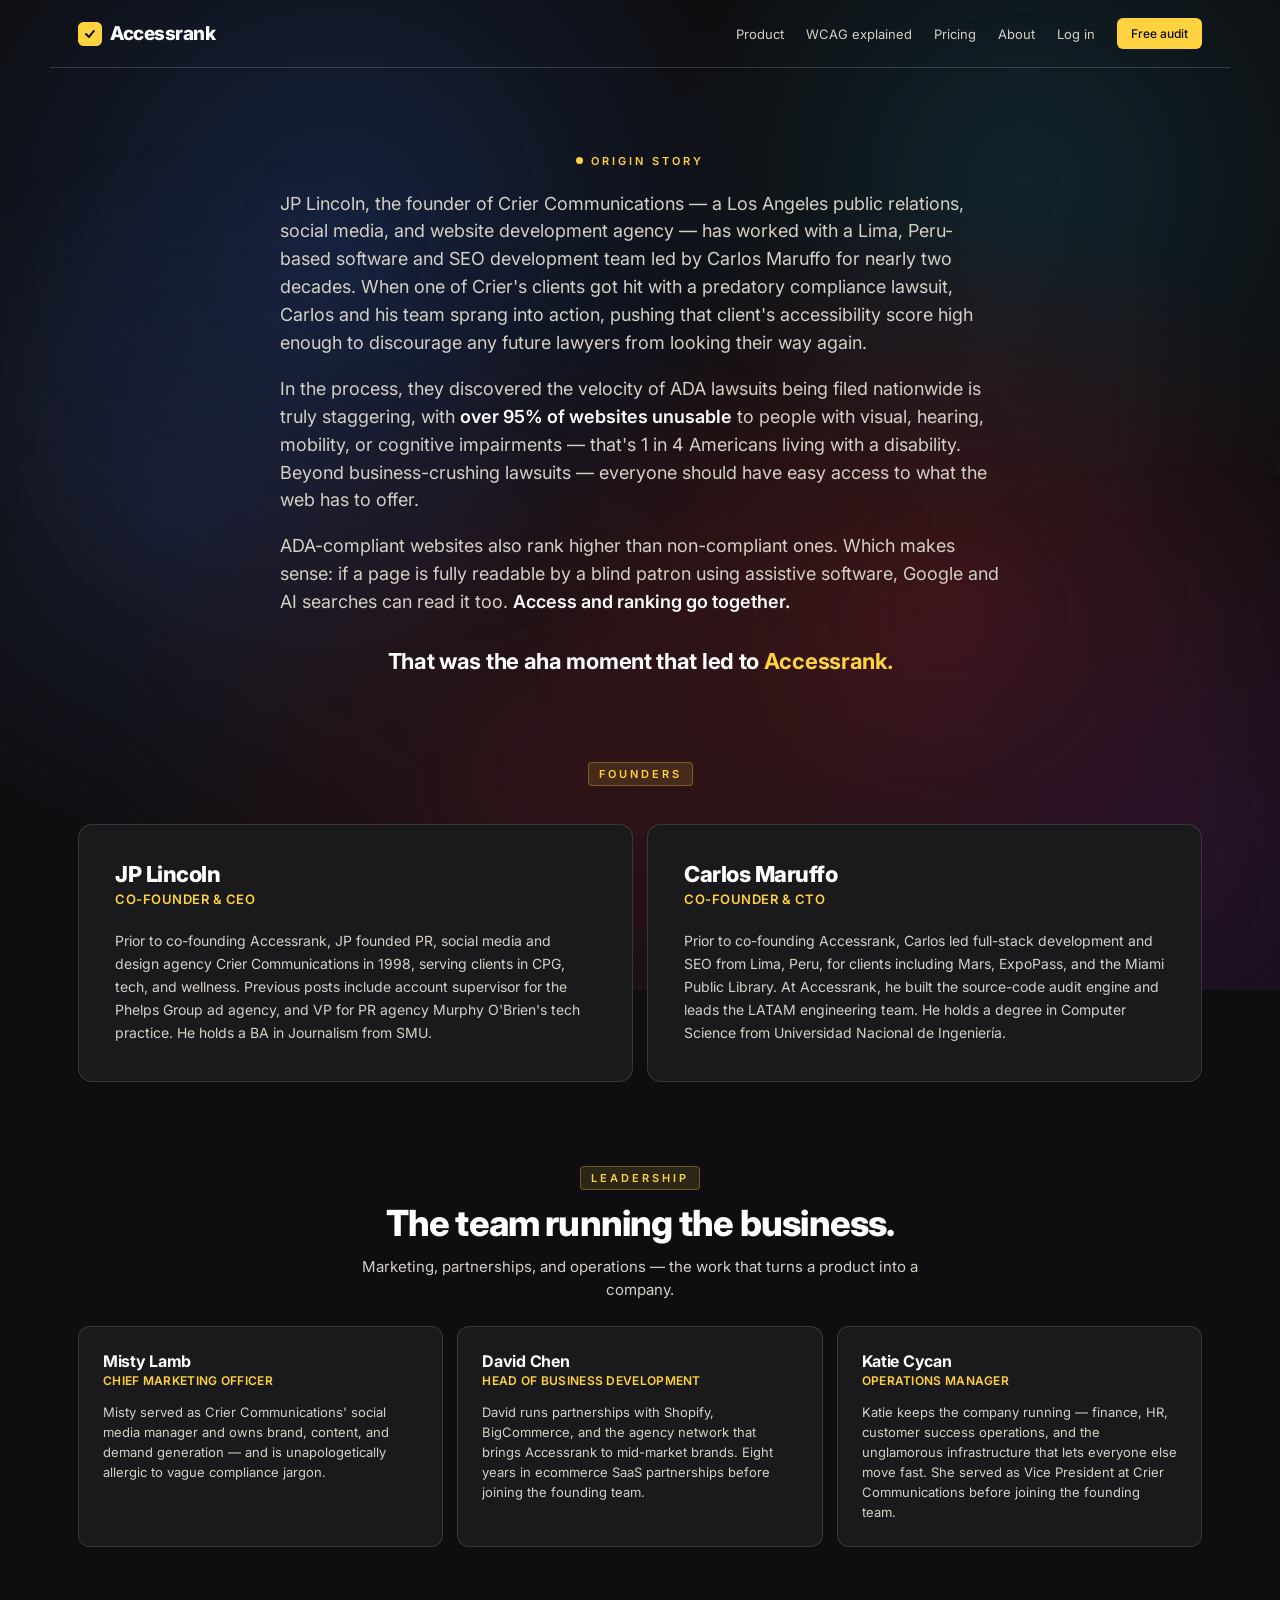
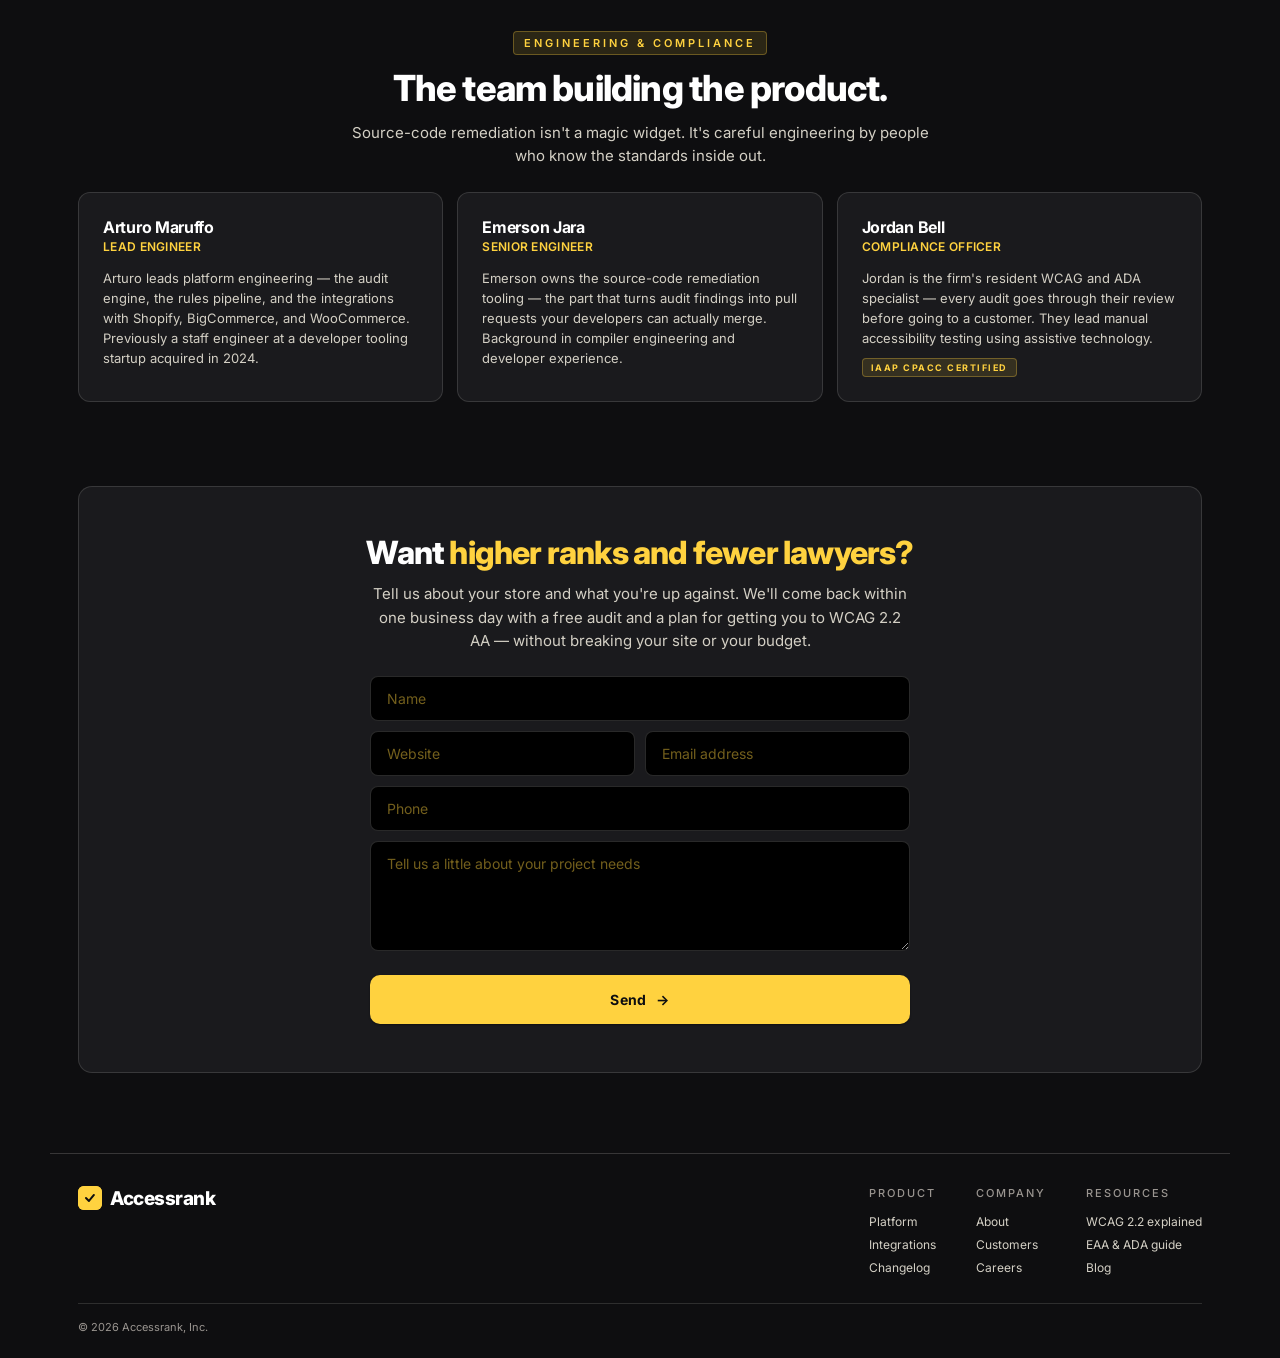
==== commit 87c1a092: "Add files via upload" ====
--- a/about.html
+++ b/about.html
@@ -578,8 +578,8 @@
   <!-- ============================================================== -->
   <section class="about-cta-band">
     <div class="about-cta-card">
-      <h2>Want to <span class="accent">work with us?</span></h2>
-      <p>We're hiring engineers and customer success leads. We're also always interested in talking to ecommerce founders who've felt the pain of overlay-widget compliance theater.</p>
+      <h2>Want <span class="accent">higher ranks and fewer lawyers?</span></h2>
+      <p>Tell us about your store and what you're up against. We'll come back within one business day with a free audit and a plan for getting you to WCAG 2.2 AA — without breaking your site or your budget.</p>
 
       <form class="contact-form" id="contact-form" novalidate>
         <div class="form-row">
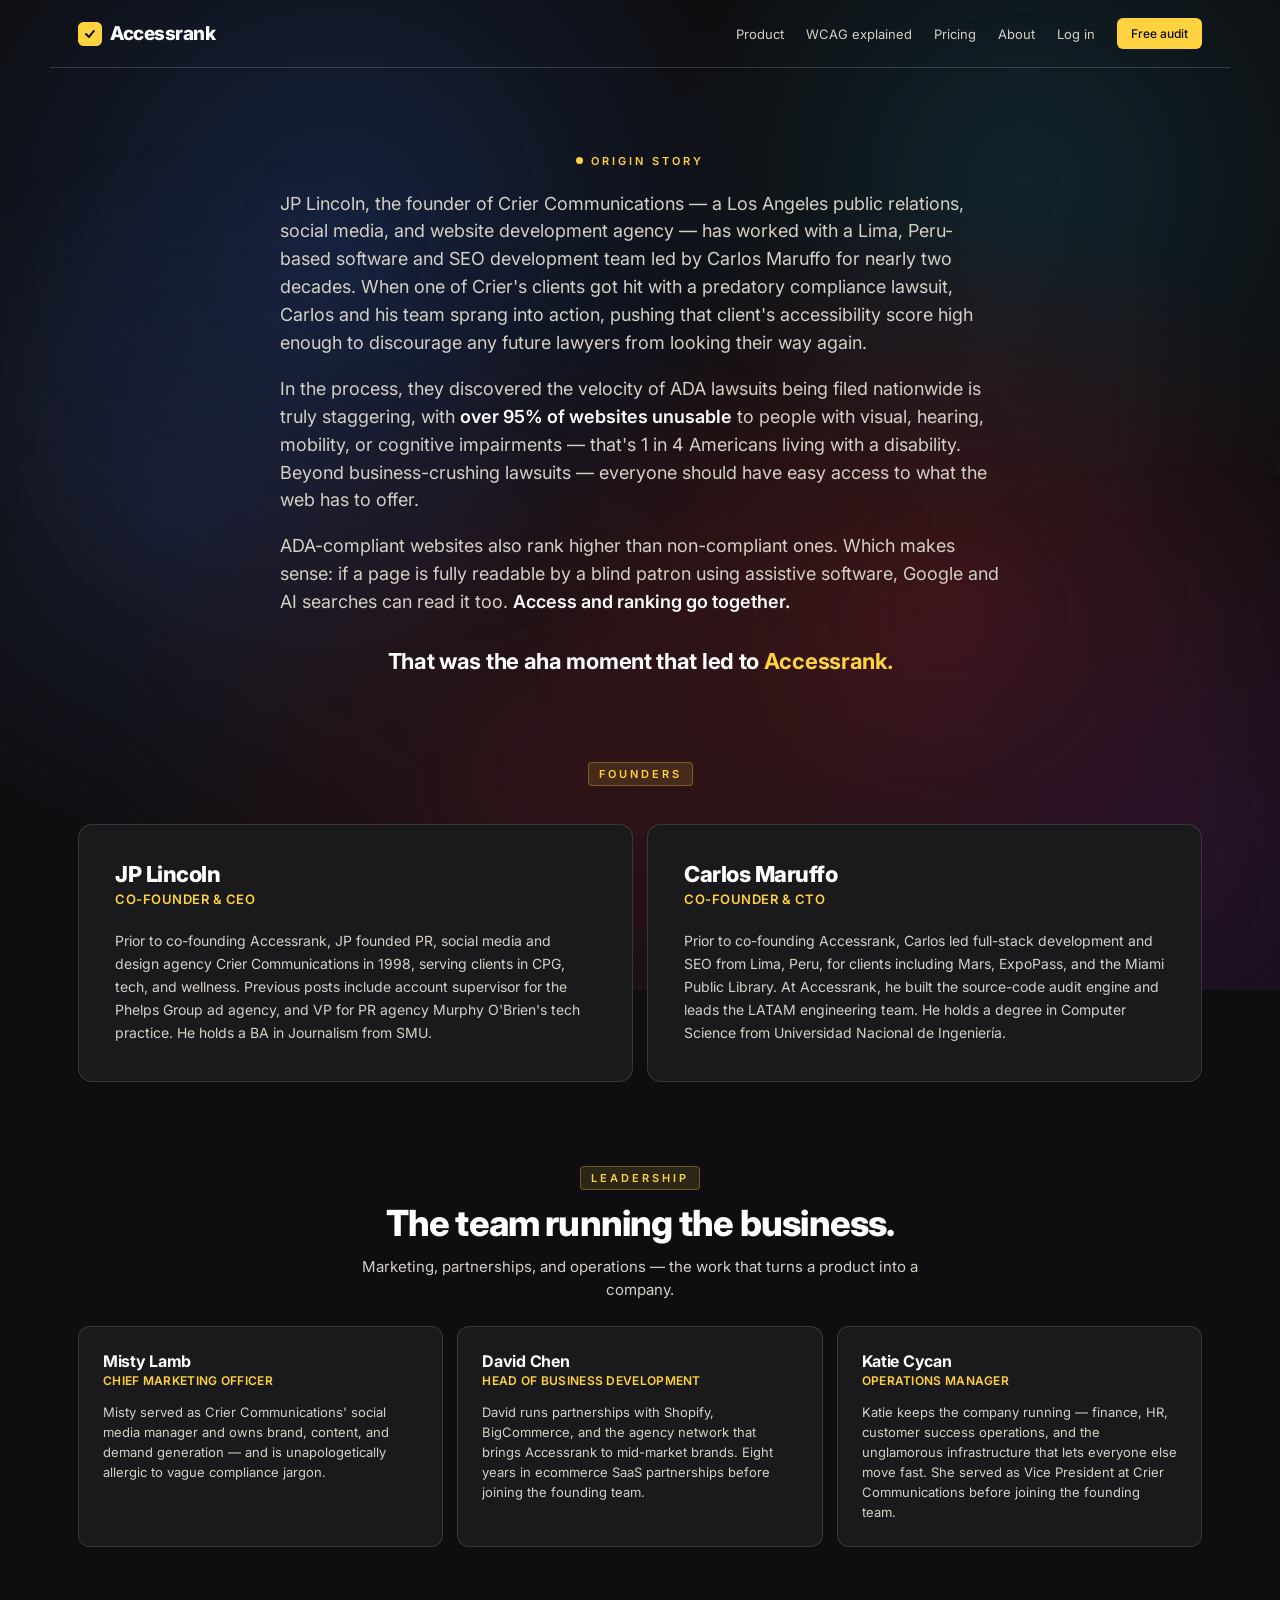
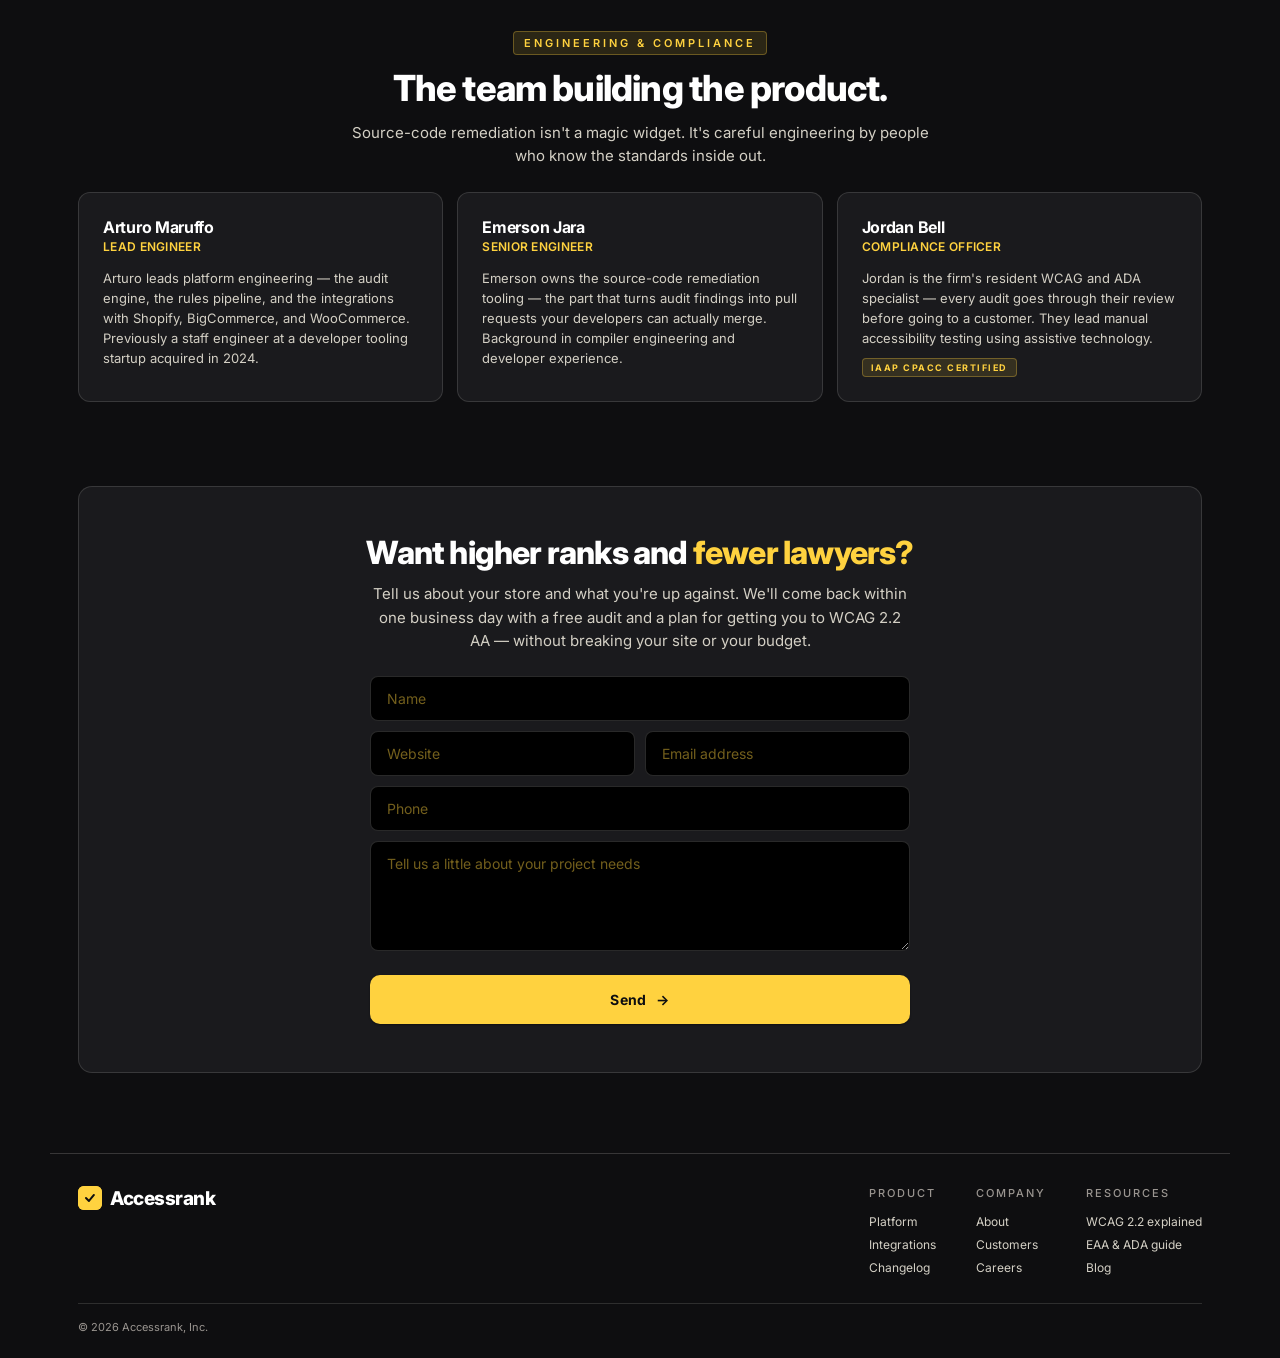
==== commit 9fc4e0a3: "Add files via upload" ====
--- a/about.html
+++ b/about.html
@@ -578,7 +578,7 @@
   <!-- ============================================================== -->
   <section class="about-cta-band">
     <div class="about-cta-card">
-      <h2>Want <span class="accent">higher ranks and fewer lawyers?</span></h2>
+      <h2>Want higher ranks and <span class="accent">fewer lawyers?</span></h2>
       <p>Tell us about your store and what you're up against. We'll come back within one business day with a free audit and a plan for getting you to WCAG 2.2 AA — without breaking your site or your budget.</p>
 
       <form class="contact-form" id="contact-form" novalidate>
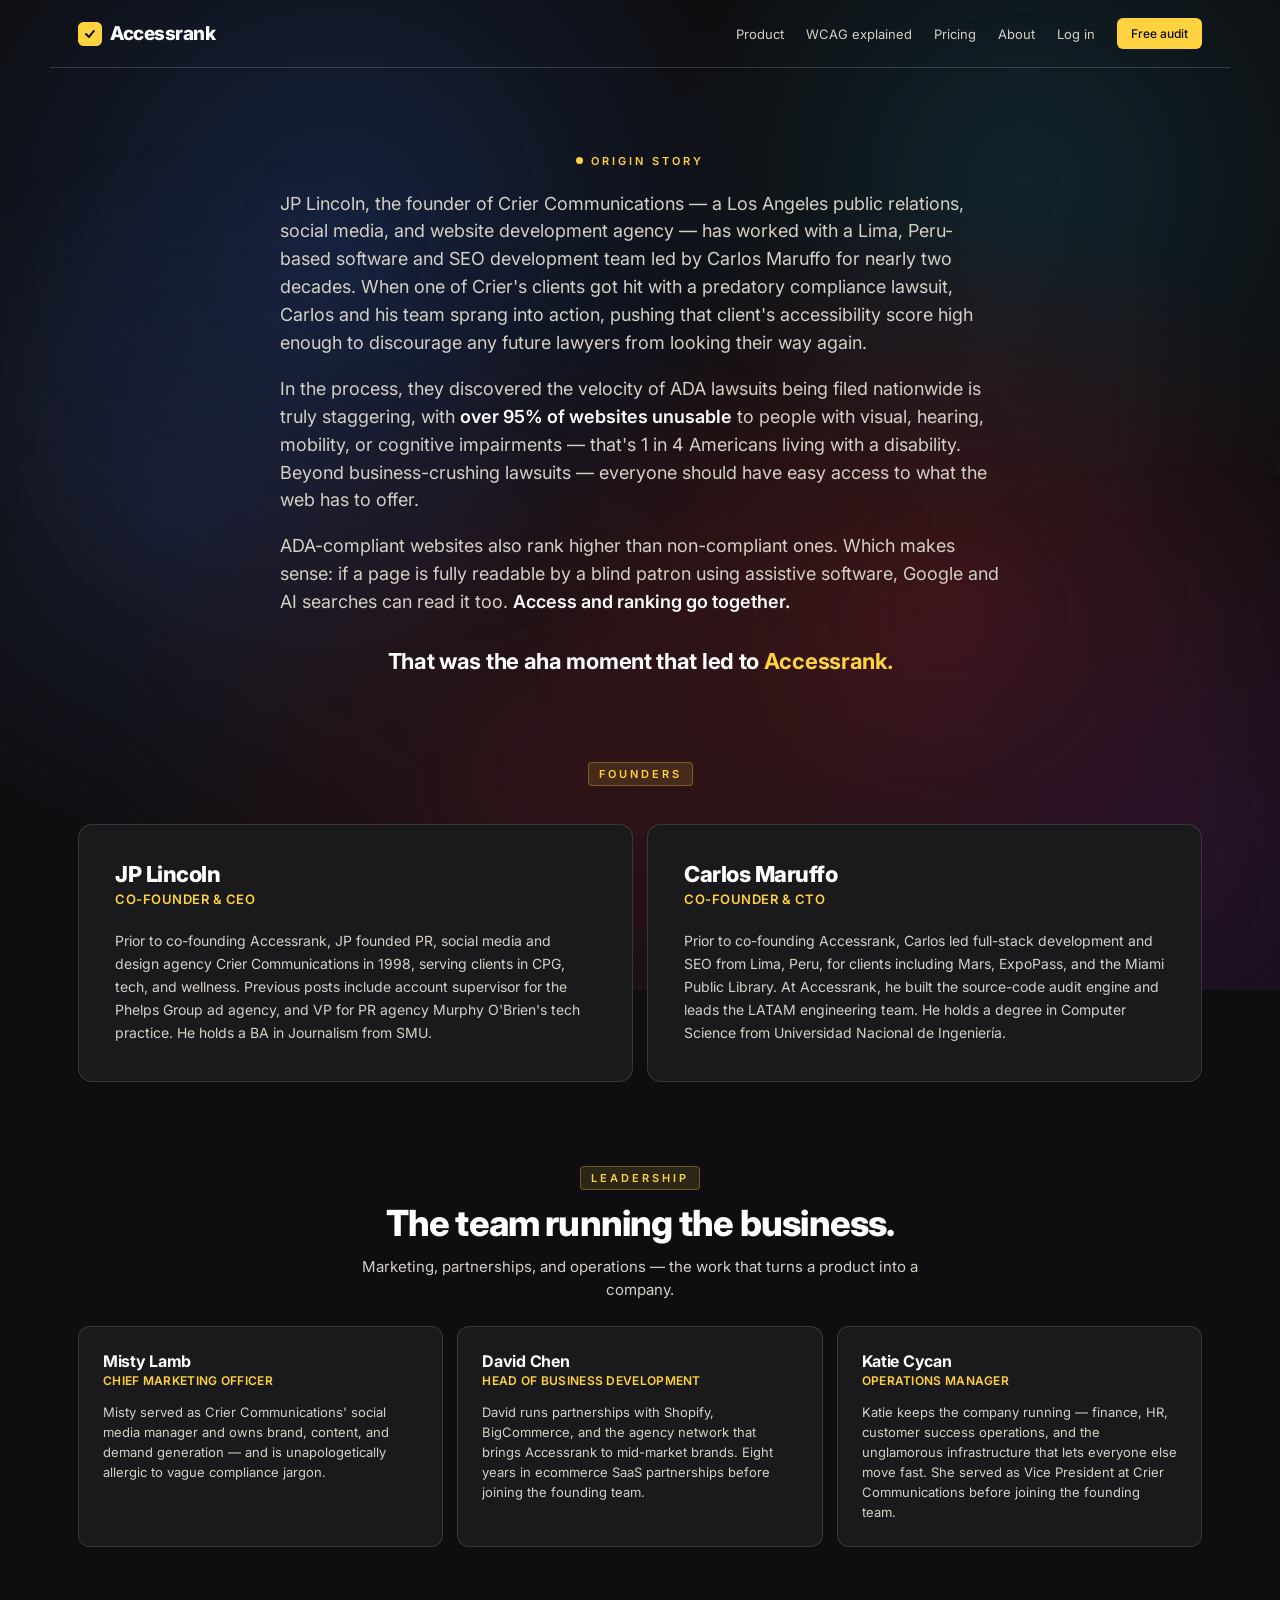
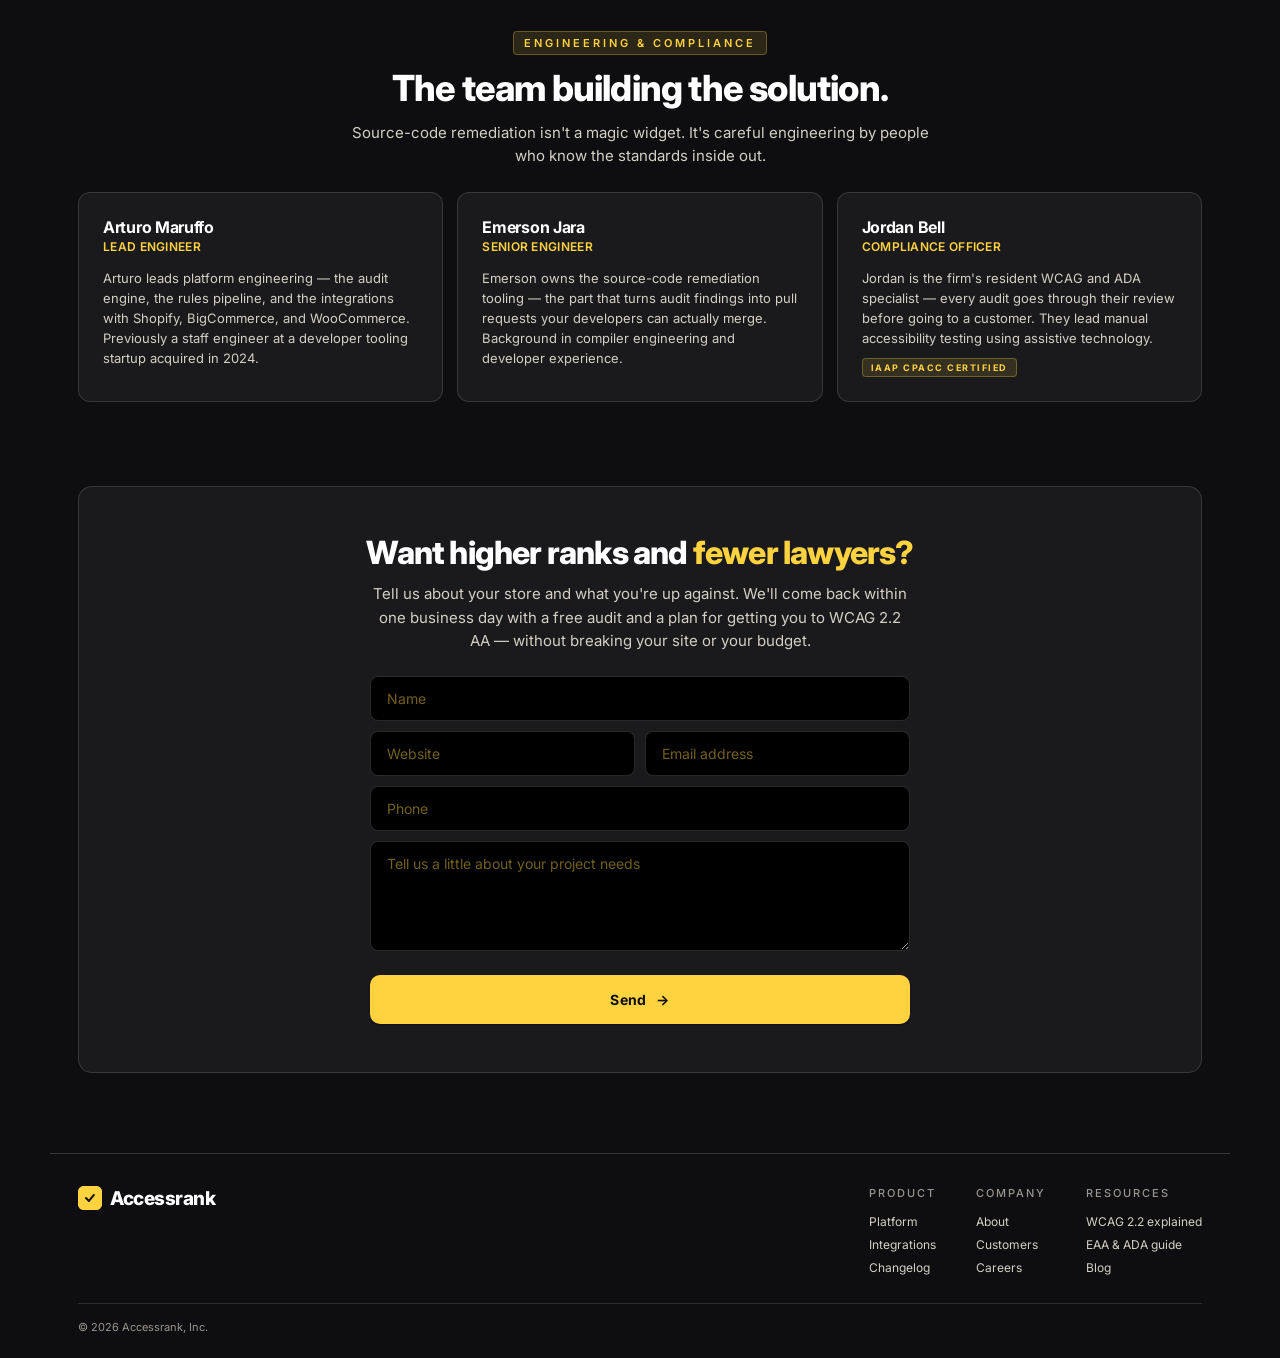
==== commit c5df24e4: "Add files via upload" ====
--- a/about.html
+++ b/about.html
@@ -527,7 +527,7 @@
   <section class="about-section">
     <div class="about-section-head">
       <span class="about-section-eyebrow">ENGINEERING &amp; COMPLIANCE</span>
-      <h2>The team building the product.</h2>
+      <h2>The team building the solution.</h2>
       <p class="section-sub">Source-code remediation isn't a magic widget. It's careful engineering by people who know the standards inside out.</p>
     </div>
 
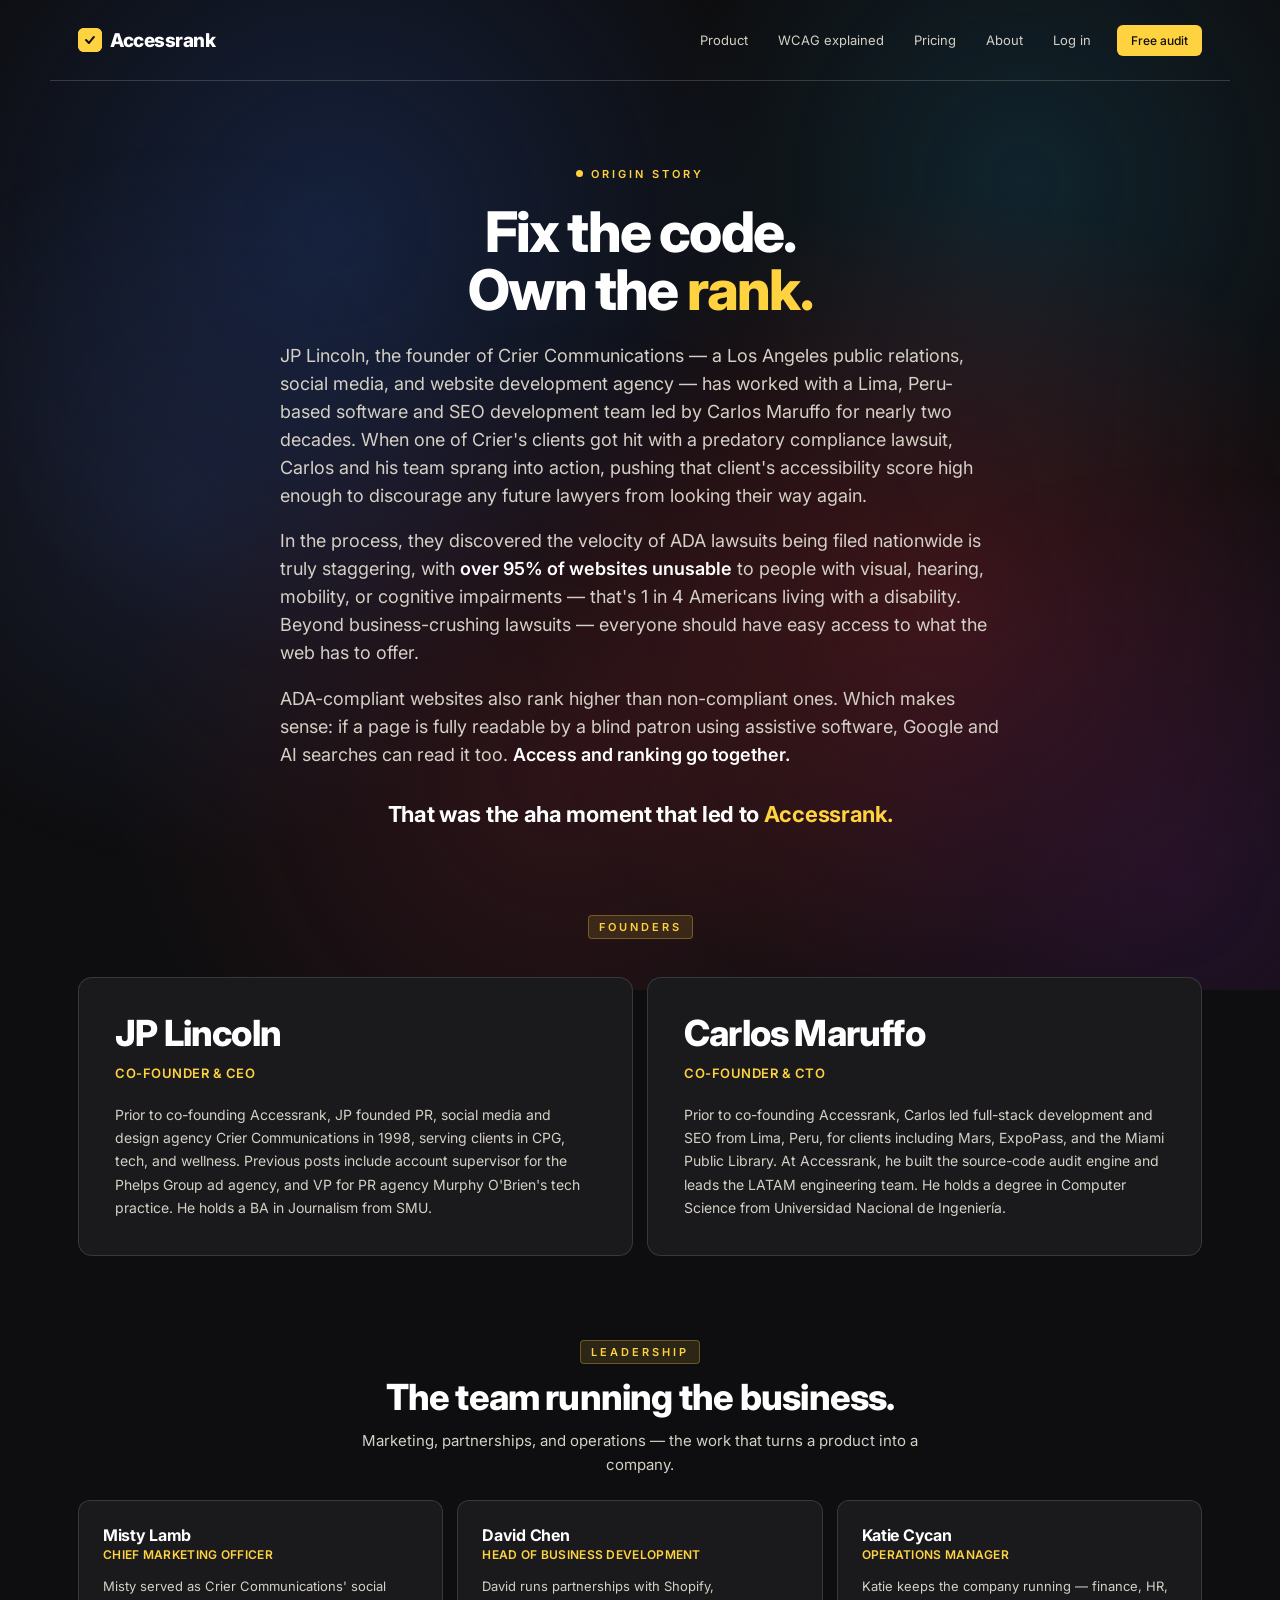
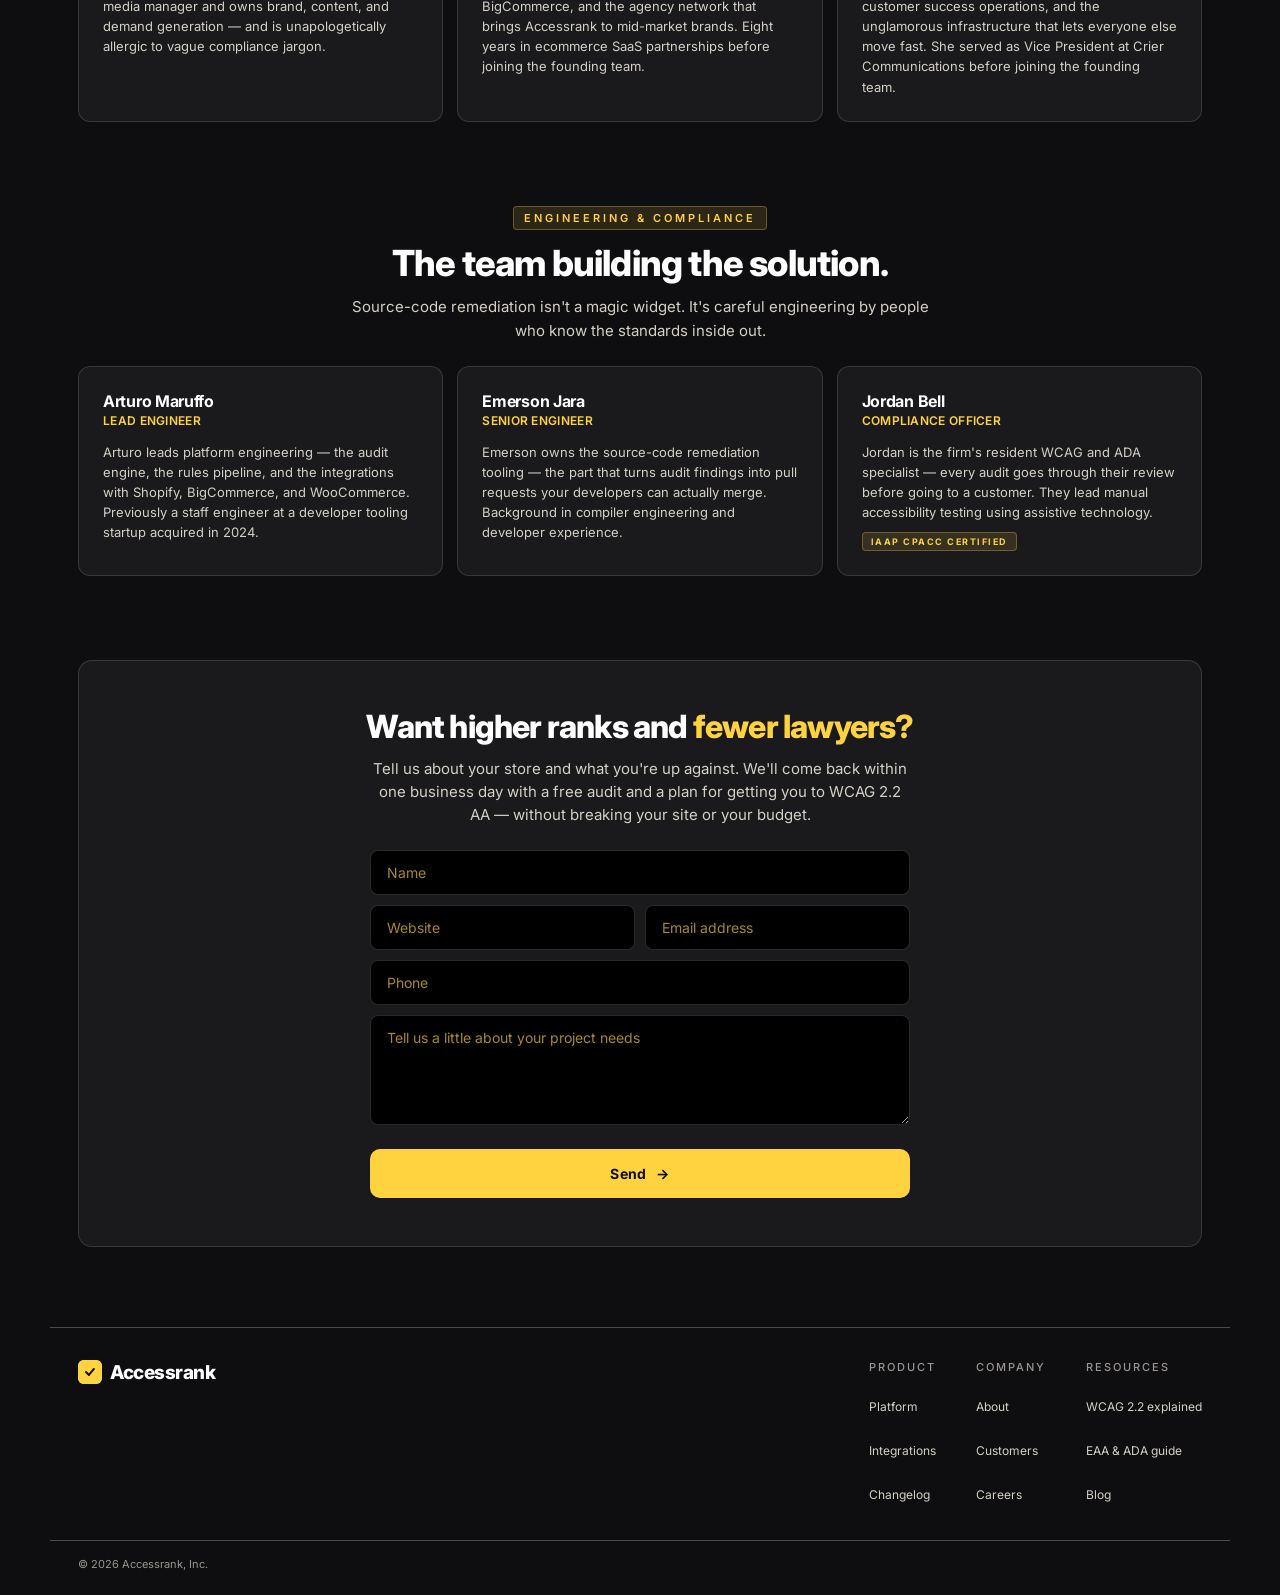
==== commit b980afd3: "Add files via upload" ====
--- a/about.html
+++ b/about.html
@@ -5,14 +5,72 @@
   <meta name="viewport" content="width=device-width, initial-scale=1.0" />
   <title>About — Accessrank</title>
   <meta name="description" content="The team behind Accessrank — accessibility, SEO, and source-code remediation for DTC ecommerce." />
-
-  <!-- Fonts -->
+  <meta name="robots" content="index, follow" />
+  <link rel="canonical" href="https://accessrank.com/about.html" />
+  <meta name="theme-color" content="#0E0E10" />
+
+  <!-- Open Graph -->
+  <meta property="og:title" content="About Accessrank — The team behind WCAG 2.2 compliance for DTC ecommerce" />
+  <meta property="og:description" content="The team behind Accessrank — accessibility, SEO, and source-code remediation for DTC ecommerce." />
+  <meta property="og:type" content="website" />
+  <meta property="og:url" content="https://accessrank.com/about.html" />
+  <meta property="og:image" content="https://accessrank.com/og-image.png" />
+  <meta property="og:image:width" content="1200" />
+  <meta property="og:image:height" content="630" />
+  <meta property="og:site_name" content="Accessrank" />
+
+  <!-- Twitter Card -->
+  <meta name="twitter:card" content="summary_large_image" />
+  <meta name="twitter:title" content="About Accessrank — WCAG 2.2 compliance for DTC ecommerce" />
+  <meta name="twitter:description" content="The team behind Accessrank — accessibility, SEO, and source-code remediation for DTC ecommerce." />
+  <meta name="twitter:image" content="https://accessrank.com/og-image.png" />
+
+  <!-- Favicon -->
+  <link rel="icon" href="/favicon.svg" type="image/svg+xml" />
+
+  <!-- Fonts — preload to avoid render blocking -->
   <link rel="preconnect" href="https://fonts.googleapis.com" />
   <link rel="preconnect" href="https://fonts.gstatic.com" crossorigin />
-  <link href="https://fonts.googleapis.com/css2?family=Inter:wght@400;500;600;700;800&family=JetBrains+Mono:wght@500;600&display=swap" rel="stylesheet" />
+  <link rel="preload" href="https://fonts.googleapis.com/css2?family=Inter:wght@400;500;600;700;800&family=JetBrains+Mono:wght@500;600&display=swap" as="style" onload="this.onload=null;this.rel='stylesheet'" />
+  <noscript><link rel="stylesheet" href="https://fonts.googleapis.com/css2?family=Inter:wght@400;500;600;700;800&family=JetBrains+Mono:wght@500;600&display=swap" /></noscript>
 
   <!-- Reuse the parent site's CSS so brand stays consistent -->
+  <link rel="preload" href="styles.css" as="style" />
   <link rel="stylesheet" href="styles.css" />
+
+  <!-- JSON-LD structured data -->
+  <script type="application/ld+json">
+  {
+    "@context": "https://schema.org",
+    "@graph": [
+      {
+        "@type": "Organization",
+        "@id": "https://accessrank.com/#organization",
+        "name": "Accessrank",
+        "url": "https://accessrank.com/",
+        "logo": { "@type": "ImageObject", "url": "https://accessrank.com/favicon.svg" },
+        "employee": [
+          { "@type": "Person", "name": "JP Lincoln", "jobTitle": "Co-Founder & CEO" },
+          { "@type": "Person", "name": "Carlos Maruffo", "jobTitle": "Co-Founder & CTO" },
+          { "@type": "Person", "name": "Misty Lamb", "jobTitle": "Chief Marketing Officer" },
+          { "@type": "Person", "name": "David Chen", "jobTitle": "Head of Business Development" },
+          { "@type": "Person", "name": "Katie Cycan", "jobTitle": "Operations Manager" },
+          { "@type": "Person", "name": "Arturo Maruffo", "jobTitle": "Lead Engineer" },
+          { "@type": "Person", "name": "Emerson Jara", "jobTitle": "Senior Engineer" },
+          { "@type": "Person", "name": "Jordan Bell", "jobTitle": "Compliance Officer" }
+        ]
+      },
+      {
+        "@type": "AboutPage",
+        "@id": "https://accessrank.com/about.html#webpage",
+        "url": "https://accessrank.com/about.html",
+        "name": "About Accessrank — The team behind WCAG 2.2 compliance for DTC ecommerce",
+        "description": "The team behind Accessrank — accessibility, SEO, and source-code remediation for DTC ecommerce.",
+        "about": { "@id": "https://accessrank.com/#organization" }
+      }
+    ]
+  }
+  </script>
 
   <style>
     /* ==================================================================
@@ -110,7 +168,6 @@
     }
 
     /* === FOUNDERS — two large cards side by side === */
-    /* === FOUNDERS — two cards side by side === */
     .founders-grid {
       display: grid;
       grid-template-columns: 1fr 1fr;
@@ -284,7 +341,7 @@
     }
     .contact-form input::placeholder,
     .contact-form textarea::placeholder {
-      color: rgba(255, 210, 63, 0.45);
+      color: rgba(255, 210, 63, 0.65);
       font-weight: 400;
     }
     .contact-form input:hover,
@@ -366,10 +423,13 @@
 </head>
 <body>
 
+  <!-- Skip navigation for keyboard users -->
+  <a href="#main-content" class="skip-link">Skip to main content</a>
+
   <!-- ============================================================== -->
   <!-- NAVIGATION (mirrors the main site)                             -->
   <!-- ============================================================== -->
-  <nav class="nav">
+  <nav class="nav" aria-label="Main navigation">
     <a href="index.html" class="logo">
       <span class="logo-mark" aria-hidden="true">
         <span class="layer layer-red" aria-hidden="true"></span>
@@ -398,26 +458,62 @@
       <a href="#">Log in</a>
       <a href="index.html#audit-card" class="cta-nav">Free audit</a>
     </div>
-    <button class="hamburger" id="hamburger" aria-label="Open menu" aria-expanded="false">
+    <button class="hamburger" id="hamburger" aria-label="Open menu" aria-expanded="false" aria-controls="mobile-menu">
       <span class="ham-line"></span>
       <span class="ham-line"></span>
       <span class="ham-line"></span>
     </button>
-    <div class="mobile-menu" id="mobile-menu" aria-hidden="true">
+  </nav>
+
+  <!-- Full-screen mobile menu (outside nav so it covers full viewport) -->
+  <div class="mobile-menu" id="mobile-menu" role="dialog" aria-modal="true" aria-label="Navigation menu" aria-hidden="true">
+    <div class="mm-header">
+      <div class="logo" aria-hidden="true">
+        <span class="logo-mark">
+          <span class="layer layer-red"></span>
+          <span class="layer layer-green"></span>
+          <span class="layer layer-yellow"></span>
+          <span class="icon icon-yellow">
+            <svg viewBox="0 0 14 14"><path d="M3 7 L6 10 L11 4" fill="none" stroke="#0E0E10" stroke-width="2" stroke-linecap="round" stroke-linejoin="round"/></svg>
+          </span>
+          <span class="icon icon-red">
+            <svg viewBox="0 0 14 14"><path d="M5.4 3 L8.6 3 L7.8 9 L6.2 9 Z" fill="#FFFFFF"/><circle cx="7" cy="11.4" r="1.6" fill="#FFFFFF"/></svg>
+          </span>
+          <span class="icon icon-green">
+            <svg viewBox="0 0 14 14"><path d="M3 7 L6 10 L11 4" fill="none" stroke="#0E0E10" stroke-width="2" stroke-linecap="round" stroke-linejoin="round"/></svg>
+          </span>
+          <span class="swipe swipe-1"></span>
+          <span class="swipe swipe-2"></span>
+          <span class="swipe swipe-3"></span>
+        </span>
+        Accessrank
+      </div>
+      <button class="mm-close" id="mm-close" aria-label="Close menu">
+        <span></span>
+        <span></span>
+      </button>
+    </div>
+    <nav class="mm-nav" aria-label="Mobile navigation">
       <a href="index.html#product">Product</a>
       <a href="index.html#wcag">WCAG explained</a>
       <a href="index.html#pricing">Pricing</a>
       <a href="about.html">About</a>
       <a href="#">Log in</a>
-      <a href="index.html">Home</a>
-    </div>
-  </nav>
+    </nav>
+    <div class="mm-footer">
+      <a href="#contact" class="mm-cta">Get a free audit →</a>
+      <p class="mm-tagline">WCAG 2.2 AA · Source-code fixes · 14 days</p>
+    </div>
+  </div>
+
+  <main id="main-content">
 
   <!-- ============================================================== -->
   <!-- HERO / ORIGIN STORY                                             -->
   <!-- ============================================================== -->
   <section class="about-hero">
     <div class="eyebrow"><span class="dot"></span>ORIGIN STORY</div>
+    <h1>Fix the code.<br/>Own the <span class="accent">rank.</span></h1>
     <p class="lead">
       JP Lincoln, the founder of Crier Communications — a Los Angeles public relations, social media, and website development agency — has worked with a Lima, Peru-based software and SEO development team led by Carlos Maruffo for nearly two decades. When one of Crier's clients got hit with a predatory compliance lawsuit, Carlos and his team sprang into action, pushing that client's accessibility score high enough to discourage any future lawyers from looking their way again.
     </p>
@@ -445,7 +541,7 @@
       <article class="founder-card">
         <div class="founder-head">
           <div>
-            <h3 class="founder-name">JP Lincoln</h3>
+            <h2 class="founder-name">JP Lincoln</h2>
             <div class="founder-title">CO-FOUNDER &amp; CEO</div>
           </div>
         </div>
@@ -457,7 +553,7 @@
       <article class="founder-card">
         <div class="founder-head">
           <div>
-            <h3 class="founder-name">Carlos Maruffo</h3>
+            <h2 class="founder-name">Carlos Maruffo</h2>
             <div class="founder-title">CO-FOUNDER &amp; CTO</div>
           </div>
         </div>
@@ -485,7 +581,7 @@
       <article class="team-card">
         <div class="team-head">
           <div>
-            <h4 class="team-name">Misty Lamb</h4>
+            <h3 class="team-name">Misty Lamb</h3>
             <div class="team-title">CHIEF MARKETING OFFICER</div>
           </div>
         </div>
@@ -497,7 +593,7 @@
       <article class="team-card">
         <div class="team-head">
           <div>
-            <h4 class="team-name">David Chen</h4>
+            <h3 class="team-name">David Chen</h3>
             <div class="team-title">HEAD OF BUSINESS DEVELOPMENT</div>
           </div>
         </div>
@@ -509,7 +605,7 @@
       <article class="team-card">
         <div class="team-head">
           <div>
-            <h4 class="team-name">Katie Cycan</h4>
+            <h3 class="team-name">Katie Cycan</h3>
             <div class="team-title">OPERATIONS MANAGER</div>
           </div>
         </div>
@@ -536,7 +632,7 @@
       <article class="team-card">
         <div class="team-head">
           <div>
-            <h4 class="team-name">Arturo Maruffo</h4>
+            <h3 class="team-name">Arturo Maruffo</h3>
             <div class="team-title">LEAD ENGINEER</div>
           </div>
         </div>
@@ -548,7 +644,7 @@
       <article class="team-card">
         <div class="team-head">
           <div>
-            <h4 class="team-name">Emerson Jara</h4>
+            <h3 class="team-name">Emerson Jara</h3>
             <div class="team-title">SENIOR ENGINEER</div>
           </div>
         </div>
@@ -560,7 +656,7 @@
       <article class="team-card">
         <div class="team-head">
           <div>
-            <h4 class="team-name">Jordan Bell</h4>
+            <h3 class="team-name">Jordan Bell</h3>
             <div class="team-title">COMPLIANCE OFFICER</div>
           </div>
         </div>
@@ -576,12 +672,16 @@
   <!-- ============================================================== -->
   <!-- CONTACT FORM                                                    -->
   <!-- ============================================================== -->
-  <section class="about-cta-band">
+  <section class="about-cta-band" id="contact">
     <div class="about-cta-card">
       <h2>Want higher ranks and <span class="accent">fewer lawyers?</span></h2>
       <p>Tell us about your store and what you're up against. We'll come back within one business day with a free audit and a plan for getting you to WCAG 2.2 AA — without breaking your site or your budget.</p>
 
-      <form class="contact-form" id="contact-form" novalidate>
+      <form class="contact-form" id="contact-form" action="https://formspree.io/f/mjgleepz" method="POST" novalidate>
+        <!-- Hidden fields for Formspree routing -->
+        <input type="hidden" name="_cc" value="jp@crierpr.com" />
+        <input type="hidden" name="_subject" value="New Accessrank inquiry" />
+
         <div class="form-row">
           <label for="contact-name" class="sr-only">Name</label>
           <input type="text" id="contact-name" name="name" placeholder="Name" required />
@@ -641,15 +741,15 @@
       </div>
       <div class="footer-cols">
         <div class="footer-col">
-          <h4>PRODUCT</h4>
+          <p class="footer-col-head">PRODUCT</p>
           <a href="index.html#product">Platform</a><a href="index.html">Integrations</a><a href="index.html">Changelog</a>
         </div>
         <div class="footer-col">
-          <h4>COMPANY</h4>
+          <p class="footer-col-head">COMPANY</p>
           <a href="about.html">About</a><a href="#">Customers</a><a href="#">Careers</a>
         </div>
         <div class="footer-col">
-          <h4>RESOURCES</h4>
+          <p class="footer-col-head">RESOURCES</p>
           <a href="index.html#wcag">WCAG 2.2 explained</a><a href="index.html">EAA &amp; ADA guide</a><a href="index.html">Blog</a>
         </div>
       </div>
@@ -658,6 +758,8 @@
       <span>© 2026 Accessrank, Inc.</span>
     </div>
   </footer>
+
+  </main>
 
   <!-- ============================================================== -->
   <!-- MOBILE-MENU + CONTACT FORM SCRIPT                              -->
@@ -666,19 +768,42 @@
     /* Mobile menu toggle */
     (function () {
       const hamburger = document.getElementById('hamburger');
-      const menu = document.getElementById('mobile-menu');
+      const menu      = document.getElementById('mobile-menu');
+      const closeBtn  = document.getElementById('mm-close');
+
       if (!hamburger || !menu) return;
-      hamburger.addEventListener('click', function () {
-        const isOpen = menu.getAttribute('aria-hidden') === 'false';
-        menu.setAttribute('aria-hidden', isOpen ? 'true' : 'false');
-        hamburger.setAttribute('aria-expanded', isOpen ? 'false' : 'true');
-        menu.style.display = isOpen ? 'none' : 'flex';
+
+      function openMenu() {
+        menu.classList.add('open');
+        menu.setAttribute('aria-hidden', 'false');
+        hamburger.setAttribute('aria-expanded', 'true');
+        document.body.classList.add('menu-open');
+        if (closeBtn) closeBtn.focus();
+      }
+
+      function closeMenu() {
+        menu.classList.remove('open');
+        menu.setAttribute('aria-hidden', 'true');
+        hamburger.setAttribute('aria-expanded', 'false');
+        document.body.classList.remove('menu-open');
+        hamburger.focus();
+      }
+
+      hamburger.addEventListener('click', openMenu);
+      if (closeBtn) closeBtn.addEventListener('click', closeMenu);
+
+      menu.querySelectorAll('a').forEach(function (link) {
+        link.addEventListener('click', closeMenu);
+      });
+
+      document.addEventListener('keydown', function (e) {
+        if (e.key === 'Escape' && menu.classList.contains('open')) {
+          closeMenu();
+        }
       });
     })();
 
-    /* Contact form — replace this handler with a real backend call.
-       Right now it prevents the default submission, validates required
-       fields, and replaces the form with a thank-you message. */
+    /* Contact form — Formspree fetch submission */
     (function () {
       const form = document.getElementById('contact-form');
       if (!form) return;
@@ -686,31 +811,43 @@
       form.addEventListener('submit', function (e) {
         e.preventDefault();
 
-        // Collect values for the eventual backend submission
-        const data = {
-          name:    form.name.value.trim(),
-          website: form.website.value.trim(),
-          email:   form.email.value.trim(),
-          phone:   form.phone.value.trim(),
-          message: form.message.value.trim()
-        };
-
-        // Basic required-field check
-        if (!data.name || !data.email || !data.message) {
+        const nameVal    = form.querySelector('[name="name"]').value.trim();
+        const emailVal   = form.querySelector('[name="email"]').value.trim();
+        const messageVal = form.querySelector('[name="message"]').value.trim();
+
+        if (!nameVal || !emailVal || !messageVal) {
           alert('Please fill in your name, email, and a brief message.');
           return;
         }
 
-        // TODO: replace with your real submission endpoint
-        // fetch('/api/contact', { method: 'POST', body: JSON.stringify(data), ... })
-
-        // Replace the form with a thank-you state
-        form.innerHTML =
-          '<div style="text-align:center; padding:32px 0;">' +
-            '<div style="font-size:36px; margin-bottom:14px;">✓</div>' +
-            '<h3 style="font-size:20px; font-weight:700; color:#FFFFFF; margin:0 0 8px;">Thanks — we\'ll be in touch.</h3>' +
-            '<p style="font-size:14px; color:#D4D0C5; margin:0;">We typically respond within one business day.</p>' +
-          '</div>';
+        const submitBtn = form.querySelector('.form-submit');
+        submitBtn.disabled = true;
+        submitBtn.innerHTML = 'Sending… <span class="form-submit-arrow" aria-hidden="true"></span>';
+
+        const formData = new FormData(form);
+
+        fetch(form.action, {
+          method: 'POST',
+          headers: { 'Accept': 'application/json' },
+          body: formData
+        }).then(function (res) {
+          if (res.ok) {
+            form.innerHTML =
+              '<div style="text-align:center; padding:32px 0;">' +
+                '<div style="font-size:36px; margin-bottom:14px;">✓</div>' +
+                '<h3 style="font-size:20px; font-weight:700; color:#FFFFFF; margin:0 0 8px;">Thanks — we\'ll be in touch.</h3>' +
+                '<p style="font-size:14px; color:#D4D0C5; margin:0;">We typically respond within one business day.</p>' +
+              '</div>';
+          } else {
+            submitBtn.disabled = false;
+            submitBtn.innerHTML = 'Send <span class="form-submit-arrow" aria-hidden="true">→</span>';
+            alert('Something went wrong. Please try again.');
+          }
+        }).catch(function () {
+          submitBtn.disabled = false;
+          submitBtn.innerHTML = 'Send <span class="form-submit-arrow" aria-hidden="true">→</span>';
+          alert('Something went wrong. Please try again.');
+        });
       });
     })();
   </script>
--- a/styles.css
+++ b/styles.css
@@ -1,68 +1,83 @@
 /* ==================================================================
    ACCESSRANK — STYLES
    ==================================================================
-   Sections (Cmd/Ctrl+F to jump):
-     1. DESIGN TOKENS  — colors, type, spacing variables
-     2. RESET / BASE
-     3. NAV + MOBILE MENU
-     4. HERO
-     5. AUDIT CARD (live audit widget)
-     6. MARQUEE (scrolling platform list)
-     7. RISK STRIP ("The stakes")
-     8. WCAG 2.2 EXPLAINER
-     9. OVERLAY WARNING
-    10. FEATURES ("How it works")
-    11. STATS STRIP
-    12. TESTIMONIAL
-    13. PRICING
-    14. FOOTER
-    15. RESPONSIVE
-    16. SCROLL-TRIGGERED FADE-IN
-   ================================================================== */
+   Sections (Ctrl+F to jump):
+     0. SKIP NAV
+     1. DESIGN TOKENS
+     2. RESET / BASE + FOCUS
+     3. NAV
+     4. MOBILE MENU (full-screen overlay)
+     5. HERO
+     6. AUDIT CARD
+     7. MARQUEE
+     8. RISK STRIP
+     9. SEO / AI SEARCH
+    10. WCAG 2.2 EXPLAINER
+    11. OVERLAY WARNING
+    12. FEATURES
+    13. STATS STRIP
+    14. TESTIMONIAL
+    15. PRICING
+    16. FOOTER
+    17. RESPONSIVE (1024 / 900 / 640px)
+    18. SCROLL ANIMATIONS
+   ================================================================== */
+
+
+/* ==================================================================
+   0. SKIP NAV
+   ================================================================== */
+.skip-link {
+  position: absolute;
+  top: -100%;
+  left: 16px;
+  z-index: 9999;
+  background: var(--brand);
+  color: var(--bg);
+  padding: 10px 20px;
+  border-radius: 0 0 8px 8px;
+  font-weight: 600;
+  font-size: 14px;
+  text-decoration: none;
+  transition: top 0.15s;
+}
+.skip-link:focus { top: 0; }
 
 
 /* ==================================================================
    1. DESIGN TOKENS
-   Edit these to retheme the whole site. Anywhere a color appears in a
-   rule below, it ideally pulls from one of these. To swap the brand
-   color from yellow to (say) cyan, change --brand once here.
    ================================================================== */
 :root {
-  /* Brand colors */
-  --brand:           #FFD23F;   /* Primary yellow — CTAs, accents */
+  --brand:           #FFD23F;
   --brand-soft:      rgba(255, 210, 63, 0.12);
   --brand-border:    rgba(255, 210, 63, 0.30);
-  --warning:         #FF6B47;   /* Coral red — WCAG percentage callouts */
+  --warning:         #FF6B47;
   --warning-soft:    #FF8B6E;
-  --stakes-accent:   #3B82F6;   /* Brand blue — Stakes section + accents */
-
-  /* Neutrals */
-  --bg:              #0E0E10;   /* Page background */
-  --surface:         #1A1A1D;   /* Cards, inputs */
-  --text:            #FFFFFF;   /* Primary text on dark bg */
-  --text-soft:       #D4D0C5;   /* Body copy */
-  --text-muted:      #B5B0A4;   /* Secondary copy */
-  --text-faint:      #9A9590;   /* Meta/labels */
-  --text-fainter:    #6B6760;   /* Placeholder/disabled */
+  --stakes-accent:   #3B82F6;
+
+  --bg:              #0E0E10;
+  --surface:         #1A1A1D;
+  --text:            #FFFFFF;
+  --text-soft:       #D4D0C5;
+  --text-muted:      #B5B0A4;
+  --text-faint:      #9A9590;
+  --text-fainter:    #888480;   /* bumped from #6B6760 — passes 4.5:1 on --bg */
   --hairline:        rgba(240, 237, 229, 0.14);
   --hairline-strong: rgba(240, 237, 229, 0.18);
 
-  /* Type scale */
   --h1-size:         48px;
   --h2-size:         36px;
   --body-size:       16px;
   --caption-size:    11px;
 
-  /* Animation */
   --ease-out:        cubic-bezier(0.23, 1, 0.32, 1);
 }
 
 
 /* ==================================================================
-   2. RESET / BASE
+   2. RESET / BASE + FOCUS
    ================================================================== */
 * { box-sizing: border-box; }
-
 html { scroll-behavior: smooth; }
 
 body {
@@ -70,19 +85,11 @@
   background: var(--bg);
   color: var(--text-soft);
   margin: 0;
-  border-radius: 12px;
   overflow-x: hidden;
   position: relative;
   isolation: isolate;
 }
 
-/* ──────────────────────────────────────────────────────────────────
-   ANIMATED GRADIENT BACKGROUND LAYERS
-   Six radial-gradient blobs across upper + lower halves of the
-   viewport, drifting on two independent slow cycles. Includes a
-   dark red accent that ties to the warning red elsewhere on site.
-   Honors prefers-reduced-motion.
-   ────────────────────────────────────────────────────────────────── */
 body::before,
 body::after {
   content: '';
@@ -94,29 +101,17 @@
 
 body::before {
   background:
-    radial-gradient(800px circle at 30% 30%,
-      rgba(28, 50, 100, 0.55) 0%,
-      rgba(28, 50, 100, 0) 55%),
-    radial-gradient(700px circle at 70% 65%,
-      rgba(110, 30, 35, 0.50) 0%,
-      rgba(110, 30, 35, 0) 60%),
-    radial-gradient(600px circle at 75% 25%,
-      rgba(20, 70, 90, 0.40) 0%,
-      rgba(20, 70, 90, 0) 60%);
+    radial-gradient(800px circle at 30% 30%, rgba(28, 50, 100, 0.55) 0%, rgba(28, 50, 100, 0) 55%),
+    radial-gradient(700px circle at 70% 65%, rgba(110, 30, 35, 0.50) 0%, rgba(110, 30, 35, 0) 60%),
+    radial-gradient(600px circle at 75% 25%, rgba(20, 70, 90, 0.40) 0%, rgba(20, 70, 90, 0) 60%);
   animation: blob-drift-1 18s ease-in-out infinite alternate;
 }
 
 body::after {
   background:
-    radial-gradient(750px circle at 45% 80%,
-      rgba(90, 28, 35, 0.42) 0%,
-      rgba(90, 28, 35, 0) 60%),
-    radial-gradient(700px circle at 85% 90%,
-      rgba(60, 22, 70, 0.45) 0%,
-      rgba(60, 22, 70, 0) 60%),
-    radial-gradient(600px circle at 20% 55%,
-      rgba(40, 50, 90, 0.40) 0%,
-      rgba(40, 50, 90, 0) 60%);
+    radial-gradient(750px circle at 45% 80%, rgba(90, 28, 35, 0.42) 0%, rgba(90, 28, 35, 0) 60%),
+    radial-gradient(700px circle at 85% 90%, rgba(60, 22, 70, 0.45) 0%, rgba(60, 22, 70, 0) 60%),
+    radial-gradient(600px circle at 20% 55%, rgba(40, 50, 90, 0.40) 0%, rgba(40, 50, 90, 0) 60%);
   animation: blob-drift-2 22s ease-in-out infinite alternate;
 }
 
@@ -125,7 +120,6 @@
   50%  { transform: translate(20%, 12%)   scale(1.15); }
   100% { transform: translate(-8%, 18%)   scale(0.95); }
 }
-
 @keyframes blob-drift-2 {
   0%   { transform: translate(15%, 10%)   scale(1);    }
   33%  { transform: translate(-22%, -8%)  scale(1.12); }
@@ -139,12 +133,23 @@
 }
 
 a { text-decoration: none; }
+
+/* Universal focus styles */
+a:focus-visible,
+button:focus-visible,
+input:focus-visible,
+textarea:focus-visible,
+select:focus-visible {
+  outline: 2px solid var(--brand);
+  outline-offset: 2px;
+  border-radius: 4px;
+}
+
 button { font-family: inherit; cursor: pointer; border: none; background: transparent; }
-button:focus-visible { outline: 2px solid var(--brand); outline-offset: 2px; border-radius: 4px; }
-
-
-/* ==================================================================
-   3. NAV + MOBILE MENU
+
+
+/* ==================================================================
+   3. NAV
    ================================================================== */
 .nav {
   display: flex;
@@ -154,6 +159,7 @@
   border-bottom: 1px solid var(--hairline-strong);
   max-width: 1180px;
   margin: 0 auto;
+  position: relative;
 }
 
 .logo {
@@ -166,179 +172,56 @@
   color: var(--text);
 }
 
-/* ==================================================================
-   LOGO MARK ANIMATION
-   ──────────────────────────────────────────────────────────────────
-   Sequence (plays once on load over 5s):
-     1. YELLOW + black ✓  (resting state)
-     2. Sweep ↗ BL→TR     paints  RED + white !
-     3. Sweep ↙ TR→BL     paints  GREEN + black ✓
-     4. Green check pulses (grows to 1.42×, springs back)
-     5. Sweep ↗ BL→TR     paints  YELLOW + black ✓ (rests here)
-   ────────────────────────────────────────────────────────────────── */
+/* ── LOGO MARK ANIMATION ── */
 .logo-mark {
-  width: 24px;
-  height: 24px;
+  width: 24px; height: 24px;
   border-radius: 6px;
   display: inline-flex;
   align-items: center;
   justify-content: center;
   position: relative;
   overflow: hidden;
-  background: var(--brand);                  /* base layer: yellow */
+  background: var(--brand);
   flex-shrink: 0;
 }
-
-/* === Color overlay layers ===
-   Three full-cover layers, each parked off a different corner.
-   They slide in along the matching diagonal during their turn. */
 .logo-mark .layer {
-  position: absolute;
-  inset: 0;
-  pointer-events: none;
-  z-index: 1;
-}
-.logo-mark .layer-red {
-  background: #E0432B;
-  transform: translate(-110%, 110%);         /* parked off bottom-left */
-  animation: logoWipeRed 5s ease-in-out 1 forwards;
-}
-.logo-mark .layer-green {
-  background: #4ADE80;
-  transform: translate(110%, -110%);         /* parked off top-right */
-  animation: logoWipeGreen 5s ease-in-out 1 forwards;
-}
-.logo-mark .layer-yellow {
-  background: var(--brand);
-  transform: translate(-110%, 110%);         /* parked off bottom-left */
-  animation: logoWipeYellowReturn 5s ease-in-out 1 forwards;
-}
-
-/* === Icon layers ===
-   Three stacked icons (yellow ✓, red !, green ✓). Each one fades in
-   when its color state is on screen. The green ✓ also scales up
-   and springs back (the "stamp" pulse). */
+  position: absolute; inset: 0;
+  pointer-events: none; z-index: 1;
+}
+.logo-mark .layer-red   { background: #E0432B; transform: translate(-110%,  110%); animation: logoWipeRed    5s ease-in-out 1 forwards; }
+.logo-mark .layer-green { background: #4ADE80; transform: translate( 110%, -110%); animation: logoWipeGreen  5s ease-in-out 1 forwards; }
+.logo-mark .layer-yellow{ background: var(--brand); transform: translate(-110%, 110%); animation: logoWipeYellowReturn 5s ease-in-out 1 forwards; }
+
 .logo-mark .icon {
-  position: absolute;
-  inset: 0;
-  display: flex;
-  align-items: center;
-  justify-content: center;
-  z-index: 2;
-  pointer-events: none;
-}
-.logo-mark .icon svg {
-  width: 58%;
-  height: 58%;
-  display: block;
-}
+  position: absolute; inset: 0;
+  display: flex; align-items: center; justify-content: center;
+  z-index: 2; pointer-events: none;
+}
+.logo-mark .icon svg { width: 58%; height: 58%; display: block; }
 .logo-mark .icon-yellow { animation: logoIconYellow 5s ease-in-out 1 forwards; }
 .logo-mark .icon-red    { opacity: 0; animation: logoIconRed   5s ease-in-out 1 forwards; }
 .logo-mark .icon-green  { opacity: 0; animation: logoIconGreen 5s ease-in-out 1 forwards; transform-origin: 50% 50%; }
 
-/* === Luminous diagonal swipe bars ===
-   Three sweep elements, each oriented to match its sweep's direction.
-   They fade in just before each color change. */
 .logo-mark .swipe {
-  position: absolute;
-  top: -50%; left: -150%;
+  position: absolute; top: -50%; left: -150%;
   width: 200%; height: 200%;
-  pointer-events: none;
-  z-index: 4;
-  filter: blur(0.5px);
-  opacity: 0;
-}
-.logo-mark .swipe-1,
-.logo-mark .swipe-3 {
-  background: linear-gradient(45deg,  transparent 45%, rgba(255,255,255,0.85) 50%, transparent 55%);
-}
-.logo-mark .swipe-2 {
-  background: linear-gradient(-45deg, transparent 45%, rgba(255,255,255,0.85) 50%, transparent 55%);
-}
+  pointer-events: none; z-index: 4; filter: blur(0.5px); opacity: 0;
+}
+.logo-mark .swipe-1, .logo-mark .swipe-3 { background: linear-gradient(45deg,  transparent 45%, rgba(255,255,255,0.85) 50%, transparent 55%); }
+.logo-mark .swipe-2                       { background: linear-gradient(-45deg, transparent 45%, rgba(255,255,255,0.85) 50%, transparent 55%); }
 .logo-mark .swipe-1 { animation: logoSwipe1 5s ease-in-out 1 forwards; }
 .logo-mark .swipe-2 { animation: logoSwipe2 5s ease-in-out 1 forwards; }
 .logo-mark .swipe-3 { animation: logoSwipe3 5s ease-in-out 1 forwards; }
 
-/* ────────────────────────────────────────────────────────────────── */
-/* COLOR OVERLAY KEYFRAMES                                            */
-/* ────────────────────────────────────────────────────────────────── */
-
-/* Red: enters from BL (sweep 1 direction), exits to TR */
-@keyframes logoWipeRed {
-  0%, 13%   { transform: translate(-110%, 110%); }
-  22%, 40%  { transform: translate(0, 0); }
-  48%, 100% { transform: translate(110%, -110%); }
-}
-
-/* Green: enters from TR (sweep 2 direction), exits to BL */
-@keyframes logoWipeGreen {
-  0%, 38%   { transform: translate(110%, -110%); }
-  47%, 70%  { transform: translate(0, 0); }
-  77%, 100% { transform: translate(-110%, 110%); }
-}
-
-/* Yellow return: enters from BL (sweep 3 direction) and stays */
-@keyframes logoWipeYellowReturn {
-  0%, 68%   { transform: translate(-110%, 110%); }
-  77%, 100% { transform: translate(0, 0); }
-}
-
-/* ────────────────────────────────────────────────────────────────── */
-/* ICON KEYFRAMES                                                     */
-/* ────────────────────────────────────────────────────────────────── */
-
-/* Yellow ✓ shows at start AND end (because base + return are both yellow) */
-@keyframes logoIconYellow {
-  0%, 18%   { opacity: 1; }
-  22%, 72%  { opacity: 0; }
-  82%, 100% { opacity: 1; }
-}
-
-/* Red ! shows during the red on-screen window only */
-@keyframes logoIconRed {
-  0%, 18%   { opacity: 0; }
-  25%, 38%  { opacity: 1; }
-  44%, 100% { opacity: 0; }
-}
-
-/* Green ✓ — appears, holds, GROWS to 1.42×, springs back, fades out */
-@keyframes logoIconGreen {
-  0%, 43%   { opacity: 0; transform: scale(1); }
-  50%       { opacity: 1; transform: scale(1); }      /* arrive at normal */
-  56%       { opacity: 1; transform: scale(1); }      /* breath beat */
-  63%       { opacity: 1; transform: scale(1.42); }   /* GROW */
-  68%       { opacity: 1; transform: scale(0.96); }   /* slight overshoot inward */
-  72%       { opacity: 1; transform: scale(1); }      /* settle */
-  78%, 100% { opacity: 0; transform: scale(1); }      /* fade out as yellow returns */
-}
-
-/* ────────────────────────────────────────────────────────────────── */
-/* SWIPE BAR KEYFRAMES                                                */
-/* ────────────────────────────────────────────────────────────────── */
-
-/* Sweep 1: bottom-left → top-right (precedes red) */
-@keyframes logoSwipe1 {
-  0%, 11%   { transform: translate(-50%, 50%);  opacity: 0; }
-  13%       { transform: translate(-50%, 50%);  opacity: 1; }
-  21%       { transform: translate(50%, -50%);  opacity: 1; }
-  23%, 100% { opacity: 0; }
-}
-
-/* Sweep 2: top-right → bottom-left (precedes green) */
-@keyframes logoSwipe2 {
-  0%, 38%   { transform: translate(50%, -50%);  opacity: 0; }
-  40%       { transform: translate(50%, -50%);  opacity: 1; }
-  46%       { transform: translate(-50%, 50%);  opacity: 1; }
-  48%, 100% { opacity: 0; }
-}
-
-/* Sweep 3: bottom-left → top-right (precedes yellow return) */
-@keyframes logoSwipe3 {
-  0%, 68%   { transform: translate(-50%, 50%);  opacity: 0; }
-  70%       { transform: translate(-50%, 50%);  opacity: 1; }
-  76%       { transform: translate(50%, -50%);  opacity: 1; }
-  78%, 100% { opacity: 0; }
-}
+@keyframes logoWipeRed          { 0%,13%{transform:translate(-110%,110%)} 22%,40%{transform:translate(0,0)} 48%,100%{transform:translate(110%,-110%)} }
+@keyframes logoWipeGreen        { 0%,38%{transform:translate(110%,-110%)} 47%,70%{transform:translate(0,0)} 77%,100%{transform:translate(-110%,110%)} }
+@keyframes logoWipeYellowReturn { 0%,68%{transform:translate(-110%,110%)} 77%,100%{transform:translate(0,0)} }
+@keyframes logoIconYellow { 0%,18%{opacity:1} 22%,72%{opacity:0} 82%,100%{opacity:1} }
+@keyframes logoIconRed    { 0%,18%{opacity:0} 25%,38%{opacity:1} 44%,100%{opacity:0} }
+@keyframes logoIconGreen  { 0%,43%{opacity:0;transform:scale(1)} 50%{opacity:1;transform:scale(1)} 56%{opacity:1;transform:scale(1)} 63%{opacity:1;transform:scale(1.42)} 68%{opacity:1;transform:scale(0.96)} 72%{opacity:1;transform:scale(1)} 78%,100%{opacity:0;transform:scale(1)} }
+@keyframes logoSwipe1 { 0%,11%{transform:translate(-50%,50%);opacity:0} 13%{transform:translate(-50%,50%);opacity:1} 21%{transform:translate(50%,-50%);opacity:1} 23%,100%{opacity:0} }
+@keyframes logoSwipe2 { 0%,38%{transform:translate(50%,-50%);opacity:0} 40%{transform:translate(50%,-50%);opacity:1} 46%{transform:translate(-50%,50%);opacity:1} 48%,100%{opacity:0} }
+@keyframes logoSwipe3 { 0%,68%{transform:translate(-50%,50%);opacity:0} 70%{transform:translate(-50%,50%);opacity:1} 76%{transform:translate(50%,-50%);opacity:1} 78%,100%{opacity:0} }
 
 .nav-right {
   display: flex;
@@ -346,12 +229,15 @@
   align-items: center;
   font-size: 13px;
 }
-
 .nav-right a:not(.cta-nav) {
   color: var(--text-soft);
   transition: color 0.15s;
-}
-
+  border-radius: 4px;
+  padding: 10px 4px;
+  min-height: 44px;
+  display: inline-flex;
+  align-items: center;
+}
 .nav-right a:not(.cta-nav):hover { color: var(--text); }
 
 .cta-nav {
@@ -363,76 +249,169 @@
   font-size: 12px;
   transition: opacity 0.15s ease;
 }
-
 .cta-nav:hover { opacity: 0.85; }
 
-/* Hamburger — hidden by default, shown in mobile breakpoint */
 .hamburger {
   display: none;
   flex-direction: column;
-  gap: 4px;
-  padding: 8px;
-}
-
+  gap: 5px;
+  padding: 10px;
+  border-radius: 8px;
+}
 .ham-line {
-  width: 22px;
-  height: 2px;
+  width: 22px; height: 2px;
   background: var(--text);
   border-radius: 2px;
-  transition: transform 0.2s, opacity 0.2s;
-}
-
-.hamburger[aria-expanded="true"] .ham-line:nth-child(1) {
-  transform: translateY(6px) rotate(45deg);
-}
+  transition: transform 0.25s var(--ease-out), opacity 0.2s;
+}
+.hamburger[aria-expanded="true"] .ham-line:nth-child(1) { transform: translateY(7px) rotate(45deg); }
 .hamburger[aria-expanded="true"] .ham-line:nth-child(2) { opacity: 0; }
-.hamburger[aria-expanded="true"] .ham-line:nth-child(3) {
-  transform: translateY(-6px) rotate(-45deg);
-}
-
+.hamburger[aria-expanded="true"] .ham-line:nth-child(3) { transform: translateY(-7px) rotate(-45deg); }
+
+
+/* ==================================================================
+   4. MOBILE MENU — full-screen overlay
+   ================================================================== */
 .mobile-menu {
+  position: fixed;
+  inset: 0;
+  z-index: 300;
+  background: var(--bg);
   display: none;
   flex-direction: column;
-  gap: 0;
+  overflow-y: auto;
+  -webkit-overflow-scrolling: touch;
+  overscroll-behavior: contain;
+}
+
+/* Gradient blobs inside the menu */
+.mobile-menu::before {
+  content: '';
+  position: fixed;
+  inset: 0;
+  pointer-events: none;
+  z-index: 0;
+  background:
+    radial-gradient(500px circle at 90% 8%,  rgba(28, 50, 100, 0.55) 0%, transparent 60%),
+    radial-gradient(600px circle at 10% 88%, rgba(90, 28, 35, 0.50) 0%, transparent 60%),
+    radial-gradient(400px circle at 50% 50%, rgba(60, 22, 70, 0.25) 0%, transparent 70%);
+}
+.mobile-menu > * { position: relative; z-index: 1; }
+
+.mobile-menu.open { display: flex; }
+
+/* Prevent body scroll while menu is open */
+body.menu-open {
+  overflow: hidden;
+  touch-action: none;
+}
+
+/* ─ Menu header ─ */
+.mm-header {
+  display: flex;
+  align-items: center;
+  justify-content: space-between;
+  padding: 16px 24px;
+  border-bottom: 1px solid var(--hairline);
+  flex-shrink: 0;
+}
+
+.mm-close {
+  width: 40px; height: 40px;
+  display: flex;
+  align-items: center;
+  justify-content: center;
+  border-radius: 8px;
+  background: var(--surface);
+  border: 1px solid var(--hairline-strong);
+  position: relative;
+  flex-shrink: 0;
+  cursor: pointer;
+}
+.mm-close span {
   position: absolute;
-  top: 60px;
-  left: 0;
-  right: 0;
-  background: var(--bg);
-  border-bottom: 1px solid var(--hairline-strong);
-  padding: 16px 28px;
-  z-index: 100;
-}
-
-.mobile-menu.open { display: flex; }
-
-.mobile-menu a {
-  color: var(--text-soft);
-  padding: 14px 0;
+  width: 16px; height: 2px;
+  background: var(--text);
+  border-radius: 2px;
+}
+.mm-close span:first-child { transform: rotate(45deg); }
+.mm-close span:last-child  { transform: rotate(-45deg); }
+.mm-close:hover { background: rgba(255,255,255,0.08); }
+
+/* ─ Menu navigation ─ */
+.mm-nav {
+  flex: 1;
+  display: flex;
+  flex-direction: column;
+  padding: 8px 0;
+}
+.mm-nav a {
+  color: var(--text);
+  padding: 20px 24px;
   border-bottom: 1px solid var(--hairline);
-  font-size: 15px;
-}
-
-.mobile-menu a:last-child { border-bottom: none; }
-
-.mobile-menu .cta-mobile {
+  font-size: 22px;
+  font-weight: 700;
+  letter-spacing: -0.4px;
+  display: flex;
+  align-items: center;
+  justify-content: space-between;
+  transition: color 0.15s, background 0.15s;
+  outline: none;
+}
+.mm-nav a:last-child { border-bottom: none; }
+.mm-nav a::after {
+  content: '→';
+  color: var(--text-faint);
+  font-size: 18px;
+  font-weight: 400;
+  flex-shrink: 0;
+  transition: color 0.15s, transform 0.2s var(--ease-out);
+}
+.mm-nav a:hover,
+.mm-nav a:focus-visible {
+  color: var(--brand);
+  background: var(--brand-soft);
+}
+.mm-nav a:hover::after,
+.mm-nav a:focus-visible::after { color: var(--brand); transform: translateX(4px); }
+
+/* ─ Menu footer ─ */
+.mm-footer {
+  padding: 24px;
+  border-top: 1px solid var(--hairline);
+  flex-shrink: 0;
+}
+.mm-cta {
+  display: block;
   background: var(--brand);
   color: var(--bg);
-  margin-top: 12px;
-  padding: 14px !important;
+  padding: 16px;
+  border-radius: 10px;
+  font-size: 15px;
+  font-weight: 700;
   text-align: center;
-  border-radius: 8px;
-  font-weight: 600;
-}
-
-
-/* ==================================================================
-   4. HERO
+  margin-bottom: 16px;
+  transition: opacity 0.15s;
+  border-radius: 10px;
+}
+.mm-cta:hover { opacity: 0.88; }
+.mm-tagline {
+  font-size: 11px;
+  letter-spacing: 3px;
+  color: var(--text-faint);
+  text-align: center;
+  margin: 0;
+  text-transform: uppercase;
+}
+
+
+/* ==================================================================
+   5. HERO
    ================================================================== */
 .hero {
   display: grid;
-  grid-template-columns: 1.05fr 1fr;
-  gap: 36px;
+  grid-template-columns: 0.75fr 1fr;
+  gap: 18px;
   padding: 56px 28px 36px;
   align-items: center;
   max-width: 1180px;
@@ -451,13 +430,12 @@
 }
 
 .pulse-dot {
-  width: 7px;
-  height: 7px;
+  width: 7px; height: 7px;
   border-radius: 50%;
   background: var(--brand);
   animation: pulse 2s ease-in-out infinite;
-}
-
+  flex-shrink: 0;
+}
 @keyframes pulse {
   0%, 100% { opacity: 1; }
   50%      { opacity: 0.3; }
@@ -471,7 +449,6 @@
   margin: 0 0 22px;
   color: var(--text);
 }
-
 .hero h1 .accent { color: var(--brand); }
 
 .sub {
@@ -481,13 +458,8 @@
   max-width: 440px;
   margin: 0 0 22px;
 }
-
-.sub .highlight {
-  color: var(--text);
-  font-weight: 500;
-}
-
-/* Pill-shaped link to WCAG section */
+.sub .highlight { color: var(--text); font-weight: 500; }
+
 .wcag-link {
   display: inline-flex;
   align-items: center;
@@ -502,12 +474,10 @@
   margin-bottom: 24px;
   transition: background 0.2s;
 }
-
 .wcag-link:hover { background: rgba(255, 210, 63, 0.18); }
 
 .info-circle {
-  width: 14px;
-  height: 14px;
+  width: 14px; height: 14px;
   border-radius: 50%;
   border: 1.5px solid var(--brand);
   display: inline-flex;
@@ -518,22 +488,19 @@
   line-height: 1;
 }
 
-.cta-row {
-  display: flex;
-  gap: 10px;
-  align-items: center;
-}
+.cta-row { display: flex; gap: 10px; align-items: center; flex-wrap: wrap; }
 
 .btn-primary {
   background: var(--brand);
   color: var(--bg);
   padding: 13px 22px;
   border-radius: 8px;
-  font-weight: 500;
+  font-weight: 600;
   font-size: 13px;
   transition: opacity 0.15s ease;
-}
-
+  display: inline-block;
+  white-space: nowrap;
+}
 .btn-primary:hover { opacity: 0.85; }
 
 .btn-secondary {
@@ -545,8 +512,9 @@
   font-size: 13px;
   border: 1px solid rgba(255, 255, 255, 0.25);
   transition: background 0.15s ease, border-color 0.15s ease;
-}
-
+  display: inline-block;
+  white-space: nowrap;
+}
 .btn-secondary:hover {
   background: rgba(255, 255, 255, 0.06);
   border-color: rgba(255, 255, 255, 0.4);
@@ -554,7 +522,7 @@
 
 
 /* ==================================================================
-   5. AUDIT CARD — live audit widget on the right side of the hero
+   6. AUDIT CARD
    ================================================================== */
 .audit-card {
   background: var(--surface);
@@ -562,31 +530,16 @@
   padding: 22px;
   border: 1px solid var(--hairline-strong);
 }
-
 .audit-head {
   display: flex;
   justify-content: space-between;
   align-items: center;
   margin-bottom: 14px;
 }
-
-.audit-title {
-  font-size: 11px;
-  letter-spacing: 3px;
-  color: var(--brand);
-  font-weight: 500;
-}
-
-.audit-meta {
-  font-size: 11px;
-  color: var(--text-faint);
-}
-
-.url-form {
-  display: flex;
-  gap: 8px;
-  margin-bottom: 14px;
-}
+.audit-title { font-size: 11px; letter-spacing: 3px; color: var(--brand); font-weight: 500; }
+.audit-meta  { font-size: 11px; color: var(--text-faint); }
+
+.url-form { display: flex; gap: 8px; margin-bottom: 14px; }
 
 .url-input {
   flex: 1;
@@ -599,8 +552,8 @@
   font-family: inherit;
   outline: none;
   transition: border-color 0.15s;
-}
-
+  min-width: 0;
+}
 .url-input::placeholder { color: var(--text-fainter); }
 .url-input:focus { border-color: var(--brand); }
 
@@ -613,8 +566,8 @@
   font-size: 13px;
   white-space: nowrap;
   transition: opacity 0.15s;
-}
-
+  flex-shrink: 0;
+}
 .scan-btn:hover { opacity: 0.85; }
 .scan-btn:disabled { opacity: 0.5; cursor: not-allowed; }
 
@@ -622,29 +575,24 @@
   font-size: 11px;
   color: var(--text-faint);
   margin-bottom: 10px;
-  min-height: 14px;
+  min-height: 16px;
   display: flex;
   align-items: center;
   gap: 6px;
 }
-
 .scan-status.active { color: var(--brand); }
 
 .scan-spinner {
-  width: 10px;
-  height: 10px;
+  width: 10px; height: 10px;
   border: 1.5px solid rgba(255, 210, 63, 0.3);
   border-top-color: var(--brand);
   border-radius: 50%;
   animation: spin 0.7s linear infinite;
-}
-
+  flex-shrink: 0;
+}
 @keyframes spin { to { transform: rotate(360deg); } }
 
-.audit-rows {
-  display: flex;
-  flex-direction: column;
-}
+.audit-rows { display: flex; flex-direction: column; }
 
 .audit-row {
   display: flex;
@@ -653,21 +601,16 @@
   padding: 10px 0;
   border-bottom: 1px solid var(--hairline);
   font-size: 13px;
+  min-height: 44px;   /* CLS prevention */
   opacity: 0;
   transform: translateY(6px);
   transition: opacity 0.4s var(--ease-out), transform 0.4s var(--ease-out);
 }
-
-.audit-row.visible {
-  opacity: 1;
-  transform: translateY(0);
-}
-
+.audit-row.visible { opacity: 1; transform: translateY(0); }
 .audit-row:last-child { border-bottom: none; }
 
 .check-circle {
-  width: 22px;
-  height: 22px;
+  width: 22px; height: 22px;
   border-radius: 50%;
   background: var(--brand);
   display: inline-flex;
@@ -675,21 +618,15 @@
   justify-content: center;
   flex-shrink: 0;
 }
-
-.row-label { color: var(--text); flex: 1; }
-.row-meta  { color: var(--brand); font-size: 12px; font-weight: 500; }
-
-.empty-state {
-  padding: 24px 12px;
-  text-align: center;
-  color: var(--text-faint);
-  font-size: 13px;
-}
+.row-label { color: var(--text); flex: 1; min-width: 0; }
+.row-meta  { color: var(--brand); font-size: 12px; font-weight: 500; white-space: nowrap; }
+
+.empty-state { padding: 24px 12px; text-align: center; color: var(--text-faint); font-size: 13px; }
 
 .report-cta {
   margin-top: 16px;
   padding: 14px;
-  background: transparent;              /* transparent by default */
+  background: transparent;
   color: var(--text);
   border: 1px solid var(--text);
   border-radius: 10px;
@@ -700,18 +637,13 @@
   font-family: inherit;
   transition: background 0.18s ease, color 0.18s ease, border-color 0.18s ease;
 }
-
-.report-cta:hover,
-.report-cta:focus-visible {
-  background: var(--brand);             /* yellow on hover/focus */
+.report-cta:hover, .report-cta:focus-visible {
+  background: var(--brand);
   color: var(--bg);
   border-color: var(--brand);
 }
-
 .report-cta:hover .report-cta-sub,
-.report-cta:focus-visible .report-cta-sub {
-  color: rgba(14, 14, 16, 0.7);
-}
+.report-cta:focus-visible .report-cta-sub { color: rgba(14, 14, 16, 0.7); }
 
 .report-cta-sub {
   display: block;
@@ -721,31 +653,23 @@
   font-weight: 400;
 }
 
-/* Animated check-mark draw */
 .check-anim {
   stroke-dasharray: 16;
   stroke-dashoffset: 16;
   animation: drawCheck 0.6s var(--ease-out) forwards;
 }
-
-@keyframes drawCheck {
-  0%       { stroke-dashoffset: 16; }
-  60%, 100% { stroke-dashoffset: 0; }
-}
-
-
-/* ==================================================================
-   6. MARQUEE — infinite scrolling platform list
+@keyframes drawCheck { 0% { stroke-dashoffset: 16; } 60%, 100% { stroke-dashoffset: 0; } }
+
+
+/* ==================================================================
+   7. MARQUEE
    ================================================================== */
 .marquee {
   background: linear-gradient(90deg, #3B82F6 0%, #1E3A8A 100%);
   color: #FFFFFF;
   padding: 10px 0;
   overflow: hidden;
-  border-top: 1px solid rgba(255, 255, 255, 0.08);
-  border-bottom: 1px solid rgba(255, 255, 255, 0.08);
-}
-
+}
 .marquee-track {
   display: flex;
   gap: 56px;
@@ -753,7 +677,6 @@
   white-space: nowrap;
   width: max-content;
 }
-
 .marquee-track .item {
   font-size: 12px;
   font-weight: 700;
@@ -762,21 +685,13 @@
   align-items: center;
   gap: 56px;
 }
-
-.marquee-track .sep {
-  color: rgba(255, 255, 255, 0.45);
-  opacity: 0.4;
-  font-size: 12px;
-}
-
-@keyframes marquee-scroll {
-  from { transform: translateX(0); }
-  to   { transform: translateX(-50%); }
-}
-
-
-/* ==================================================================
-   7. RISK STRIP — "The stakes" with four data cards
+.marquee-track .sep { color: rgba(255, 255, 255, 0.45); }
+@keyframes marquee-scroll { from { transform: translateX(0); } to { transform: translateX(-50%); } }
+@media (prefers-reduced-motion: reduce) { .marquee-track { animation: none; } }
+
+
+/* ==================================================================
+   8. RISK STRIP
    ================================================================== */
 .risk-strip {
   padding: 56px 28px;
@@ -784,27 +699,20 @@
   max-width: 1180px;
   margin: 0 auto;
 }
-
 .risk-eyebrow {
-  font-size: 11px;
-  letter-spacing: 3px;
-  color: var(--brand);
-  font-weight: 500;
-  margin-bottom: 12px;
-  text-align: center;
-}
-
+  font-size: 11px; letter-spacing: 3px; color: var(--brand); font-weight: 500;
+  margin-bottom: 12px; text-align: center;
+}
 .risk-title {
-  font-size: 32px;
-  line-height: 1.15;
+  font-size: 40px;
+  line-height: 1.1;
   letter-spacing: -1px;
   font-weight: 800;
   margin: 0 auto 36px;
   color: var(--text);
   text-align: center;
-  max-width: 580px;
-}
-
+  max-width: 760px;
+}
 .risk-title .red { color: var(--stakes-accent); }
 
 .risk-grid {
@@ -814,62 +722,92 @@
   max-width: 920px;
   margin: 0 auto;
 }
-
 .risk-card {
   padding: 22px;
   background: var(--surface);
   border-radius: 12px;
   border: 1px solid var(--hairline);
 }
-
 .risk-num {
-  font-size: 38px;
-  font-weight: 800;
-  letter-spacing: -1.5px;
-  color: var(--text);
-  line-height: 1;
-  margin-bottom: 8px;
-}
-
-.risk-num .small {
-  font-size: 18px;
-  color: var(--text-faint);
-  font-weight: 500;
-}
-
-.risk-label {
-  font-size: 12px;
-  color: var(--text-soft);
-  line-height: 1.45;
-  margin-bottom: 8px;
-}
-
-.risk-source {
-  font-size: 10px;
-  color: var(--text-fainter);
-  letter-spacing: 1px;
-  text-transform: uppercase;
-}
-
-
-/* ==================================================================
-   8. WCAG 2.2 EXPLAINER — POUR cards + criteria table
-   ================================================================== */
-.wcag-section {
-  padding: 64px 28px;
+  font-size: 38px; font-weight: 800; letter-spacing: -1.5px;
+  color: var(--text); line-height: 1; margin-bottom: 8px;
+}
+.risk-num .small { font-size: 18px; color: var(--text-faint); font-weight: 500; }
+.risk-label  { font-size: 12px; color: var(--text-soft); line-height: 1.45; margin-bottom: 8px; }
+.risk-source { font-size: 11px; color: var(--text-fainter); letter-spacing: 1px; text-transform: uppercase; }
+
+
+/* ==================================================================
+   9. SEO / AI SEARCH
+   ================================================================== */
+.seo-strip {
+  padding: 56px 28px 72px;
   max-width: 1180px;
   margin: 0 auto;
 }
+.seo-eyebrow {
+  font-size: 11px; letter-spacing: 3px; color: var(--brand); font-weight: 500;
+  margin-bottom: 12px; text-align: center; text-transform: uppercase;
+}
+.seo-title {
+  font-size: 38px; line-height: 1.1; letter-spacing: -1px; font-weight: 800;
+  margin: 0 auto 18px; color: var(--text); text-align: center; max-width: 720px;
+}
+.seo-title .accent { color: var(--brand); }
+.seo-sub {
+  font-size: 16px; line-height: 1.55; color: var(--text-soft);
+  text-align: center; max-width: 680px; margin: 0 auto 40px;
+}
+.seo-grid {
+  display: grid;
+  grid-template-columns: repeat(3, 1fr);
+  gap: 14px;
+  max-width: 980px;
+  margin: 0 auto 28px;
+}
+.seo-card {
+  padding: 26px 24px;
+  background: var(--surface);
+  border-radius: 12px;
+  border: 1px solid var(--hairline);
+  display: flex;
+  flex-direction: column;
+}
+.seo-card-icon {
+  width: 32px; height: 32px;
+  border-radius: 8px;
+  background: rgba(255, 210, 63, 0.10);
+  border: 1px solid rgba(255, 210, 63, 0.22);
+  display: flex; align-items: center; justify-content: center;
+  color: var(--brand); font-size: 14px; font-weight: 700; margin-bottom: 14px;
+}
+.seo-card-title { font-size: 17px; font-weight: 700; color: var(--text); margin: 0 0 8px; letter-spacing: -0.3px; }
+.seo-card-body  { font-size: 13.5px; line-height: 1.5; color: var(--text-soft); margin: 0 0 14px; flex: 1; }
+.seo-card-tier  {
+  font-size: 10px; letter-spacing: 1.4px; text-transform: uppercase;
+  color: var(--text-fainter); font-weight: 500;
+  padding-top: 12px; border-top: 1px solid var(--hairline);
+}
+.seo-card-tier .tier-label { color: var(--brand); }
+.seo-closer {
+  text-align: center; font-weight: 700; font-size: 36px;
+  letter-spacing: -0.8px; line-height: 1.2; color: var(--text);
+  max-width: 760px; margin: 0 auto;
+}
+.seo-closer .white { color: #FFFFFF; }
+.seo-closer .blue  { color: var(--stakes-accent); }
+.seo-closer .accent{ color: var(--brand); font-style: italic; }
+
+
+/* ==================================================================
+   10. WCAG 2.2 EXPLAINER
+   ================================================================== */
+.wcag-section { padding: 64px 28px 36px; max-width: 1180px; margin: 0 auto; }
 
 .section-eyebrow {
-  font-size: 11px;
-  letter-spacing: 3px;
-  color: var(--brand);
-  font-weight: 500;
-  margin-bottom: 12px;
-  text-align: center;
-}
-
+  font-size: 11px; letter-spacing: 3px; color: var(--brand); font-weight: 500;
+  margin-bottom: 12px; text-align: center;
+}
 h2 {
   font-size: var(--h2-size);
   line-height: 1.1;
@@ -878,127 +816,40 @@
   margin: 0 0 14px;
   color: var(--text);
 }
-
 .section-h2-center { text-align: center; }
-
 .section-sub {
-  font-size: 15px;
-  color: var(--text-soft);
-  text-align: center;
-  max-width: 480px;
-  margin: 0 auto 36px;
-  line-height: 1.55;
-}
-
-.wcag-grid {
-  display: grid;
-  grid-template-columns: 1fr 1fr;
-  gap: 40px;
-  align-items: start;
-}
-
-/* Override h2 alignment specifically inside the WCAG section */
-.wcag-section h2.section-h2-center {
-  text-align: center;
-  margin-bottom: 14px;
-}
-
-.wcag-lede {
-  font-size: 16px;
-  line-height: 1.55;
-  color: var(--text-soft);
-  margin: 0 0 24px;
-}
-
-.wcag-lede strong {
-  color: var(--text);
-  font-weight: 600;
-}
-
-/* POUR — 2x2 mini-cards */
-.pour {
-  display: grid;
-  grid-template-columns: repeat(2, 1fr);
-  gap: 8px;
-  margin-bottom: 20px;
-}
-
-.pour-item {
-  padding: 12px 14px;
-  background: var(--surface);
-  border-radius: 8px;
-  border: 1px solid var(--hairline);
-}
-
-.pour-letter {
-  font-size: 22px;
-  font-weight: 800;
-  color: var(--brand);
-  letter-spacing: -1px;
-  line-height: 1;
-  margin-bottom: 4px;
-}
-
-.pour-name {
-  font-size: 13px;
-  font-weight: 500;
-  color: var(--text);
-  margin-bottom: 2px;
-}
-
-.pour-desc {
-  font-size: 11px;
-  color: var(--text-faint);
-  line-height: 1.4;
-}
-
-/* "AA" callout strip */
+  font-size: 15px; color: var(--text-soft); text-align: center;
+  max-width: 480px; margin: 0 auto 36px; line-height: 1.55;
+}
+.wcag-grid { display: grid; grid-template-columns: 1fr 1fr; gap: 40px; align-items: start; }
+.wcag-section h2.section-h2-center { text-align: center; margin-bottom: 14px; }
+
+.wcag-lede { font-size: 16px; line-height: 1.55; color: var(--text-soft); margin: 0 0 24px; }
+.wcag-lede strong { color: var(--text); font-weight: 600; }
+
+.pour { display: grid; grid-template-columns: repeat(2, 1fr); gap: 8px; margin-bottom: 20px; }
+.pour-item { padding: 12px 14px; background: var(--surface); border-radius: 8px; border: 1px solid var(--hairline); }
+.pour-letter { font-size: 22px; font-weight: 800; color: var(--brand); letter-spacing: -1px; line-height: 1; margin-bottom: 4px; }
+.pour-name { font-size: 13px; font-weight: 500; color: var(--text); margin-bottom: 2px; }
+.pour-desc { font-size: 11px; color: var(--text-faint); line-height: 1.4; }
+
 .wcag-meta-row {
-  display: flex;
-  gap: 10px;
-  padding: 14px 16px;
+  display: flex; gap: 10px; padding: 14px 16px;
   background: rgba(255, 210, 63, 0.08);
   border: 1px solid rgba(255, 210, 63, 0.20);
   border-radius: 10px;
 }
-
 .icon-box {
-  width: 28px;
-  height: 28px;
-  background: var(--brand);
-  color: var(--bg);
-  border-radius: 6px;
-  display: flex;
-  align-items: center;
-  justify-content: center;
-  font-weight: 800;
-  font-size: 13px;
-  flex-shrink: 0;
-}
-
-.wcag-meta-text {
-  font-size: 12px;
-  color: var(--text);
-  line-height: 1.4;
-}
-
+  width: 28px; height: 28px;
+  background: var(--brand); color: var(--bg);
+  border-radius: 6px; display: flex; align-items: center; justify-content: center;
+  font-weight: 800; font-size: 13px; flex-shrink: 0;
+}
+.wcag-meta-text { font-size: 12px; color: var(--text); line-height: 1.4; }
 .wcag-meta-text strong { color: var(--brand); }
 
-/* Criteria table on the right */
-.criteria-list {
-  display: flex;
-  flex-direction: column;
-  gap: 8px;
-}
-
-.criteria-head {
-  font-size: 15px;
-  letter-spacing: 1.5px;
-  color: var(--brand);
-  font-weight: 700;
-  margin-bottom: 20px;
-}
-
+.criteria-list { display: flex; flex-direction: column; gap: 8px; }
+.criteria-head { font-size: 15px; letter-spacing: 1.5px; color: var(--brand); font-weight: 700; margin-bottom: 20px; }
 .criteria-row {
   display: grid;
   grid-template-columns: 80px 1fr 60px;
@@ -1009,329 +860,101 @@
   border: 1px solid rgba(240, 237, 229, 0.06);
   align-items: center;
 }
-
-.criteria-id {
-  font-family: 'JetBrains Mono', ui-monospace, monospace;
-  font-size: 11px;
-  color: var(--brand);
-  font-weight: 600;
-}
-
-.criteria-body {
-  font-size: 13px;
-  color: var(--text);
-  line-height: 1.4;
-}
-
-.criteria-body .desc {
-  display: block;
-  font-size: 11px;
-  color: var(--text-faint);
-  margin-top: 2px;
-  font-weight: 400;
-}
-
-.criteria-freq {
-  font-size: 12px;
-  color: var(--warning);
-  font-weight: 600;
-  text-align: right;
-}
-
-.criteria-freq .small {
-  font-size: 9px;
-  color: var(--text-fainter);
-  display: block;
-  letter-spacing: 1px;
-  text-transform: uppercase;
-  font-weight: 500;
-}
-
-
-/* ==================================================================
-   9. OVERLAY WARNING
+.criteria-id { font-family: 'JetBrains Mono', ui-monospace, monospace; font-size: 11px; color: var(--brand); font-weight: 600; }
+.criteria-body { font-size: 13px; color: var(--text); line-height: 1.4; }
+.criteria-body .desc { display: block; font-size: 11px; color: var(--text-faint); margin-top: 2px; font-weight: 400; }
+.criteria-freq { font-size: 12px; color: var(--warning); font-weight: 600; text-align: right; }
+.criteria-freq .small { font-size: 9px; color: var(--text-fainter); display: block; letter-spacing: 1px; text-transform: uppercase; font-weight: 500; }
+
+
+/* ==================================================================
+   11. OVERLAY WARNING
    ================================================================== */
 .overlay-warning {
   padding: 40px 28px;
-  background:
-    repeating-linear-gradient(
-      135deg,
-      #1F1A12 0 24px,
-      #2B2316 24px 48px
-    );
+  background: repeating-linear-gradient(135deg, #1F1A12 0 24px, #2B2316 24px 48px);
   border-top: 2px solid var(--brand);
   border-bottom: 2px solid var(--brand);
 }
-
-.overlay-card {
-  max-width: 720px;
-  margin: 0 auto;
-  display: flex;
-  gap: 18px;
-  align-items: flex-start;
-}
-
+.overlay-card { max-width: 720px; margin: 0 auto; display: flex; gap: 18px; align-items: flex-start; }
 .overlay-icon {
-  width: 36px;
-  height: 36px;
-  background: #E0432B;
-  color: #FFFFFF;
-  border-radius: 8px;
-  display: flex;
-  align-items: center;
-  justify-content: center;
-  font-weight: 800;
-  font-size: 18px;
-  flex-shrink: 0;
-}
-
-.overlay-content h3 {
-  font-size: 16px;
-  font-weight: 700;
-  color: var(--brand);
-  margin: 0 0 6px;
-}
-
-.overlay-content p {
-  font-size: 13px;
-  color: #E8DCC4;
-  line-height: 1.55;
-  margin: 0;
-}
-
+  width: 36px; height: 36px;
+  background: #E0432B; color: #FFFFFF;
+  border-radius: 8px; display: flex; align-items: center; justify-content: center;
+  font-weight: 800; font-size: 18px; flex-shrink: 0;
+}
+.overlay-content h3 { font-size: 16px; font-weight: 700; color: var(--brand); margin: 0 0 6px; }
+.overlay-content p  { font-size: 13px; color: #E8DCC4; line-height: 1.55; margin: 0; }
 .overlay-content p strong {
-  color: #FFFFFF;
-  font-weight: 700;
+  color: #FFFFFF; font-weight: 700;
   background: rgba(255, 210, 63, 0.15);
-  padding: 1px 5px;
-  border-radius: 3px;
-}
-
-
-/* ==================================================================
-   10. FEATURES — "How it works"
-   ================================================================== */
-.features {
-  padding: 72px 28px;
-  max-width: 1180px;
-  margin: 0 auto;
-}
-
-.feature-grid {
-  display: grid;
-  grid-template-columns: repeat(3, 1fr);
-  gap: 14px;
-}
-
-.feature-card {
-  background: var(--surface);
-  border-radius: 12px;
-  padding: 24px;
-  border: 1px solid var(--hairline);
-}
-
+  padding: 1px 5px; border-radius: 3px;
+}
+
+
+/* ==================================================================
+   12. FEATURES
+   ================================================================== */
+.features { padding: 72px 28px; max-width: 1180px; margin: 0 auto; }
+.feature-grid { display: grid; grid-template-columns: repeat(3, 1fr); gap: 14px; }
+.feature-card { background: var(--surface); border-radius: 12px; padding: 24px; border: 1px solid var(--hairline); }
 .feature-icon {
-  width: 36px;
-  height: 36px;
-  border-radius: 8px;
-  background: var(--brand-soft);
-  display: flex;
-  align-items: center;
-  justify-content: center;
-  margin-bottom: 14px;
-}
-
-.feature-title {
-  font-size: 15px;
-  font-weight: 500;
-  color: var(--text);
-  margin: 0 0 6px;
-}
-
-.feature-desc {
-  font-size: 13px;
-  color: var(--text-muted);
-  line-height: 1.5;
-  margin: 0;
-}
-
-
-/* ==================================================================
-   11. STATS STRIP
-   ================================================================== */
-.stats-strip {
-  padding: 44px 28px;
-  background: var(--surface);
-  border-top: 1px solid var(--hairline);
-  border-bottom: 1px solid var(--hairline);
-}
-
-.stats-strip-inner {
-  max-width: 1180px;
-  margin: 0 auto;
-  display: grid;
-  grid-template-columns: repeat(3, 1fr);
-  gap: 14px;
-}
-
+  width: 36px; height: 36px;
+  border-radius: 8px; background: var(--brand-soft);
+  display: flex; align-items: center; justify-content: center;
+  margin-bottom: 14px; flex-shrink: 0;
+}
+.feature-title { font-size: 15px; font-weight: 500; color: var(--text); margin: 0 0 6px; }
+.feature-desc  { font-size: 13px; color: var(--text-muted); line-height: 1.5; margin: 0; }
+
+
+/* ==================================================================
+   13. STATS STRIP
+   ================================================================== */
+.stats-strip { padding: 44px 28px; background: var(--surface); border-top: 1px solid var(--hairline); border-bottom: 1px solid var(--hairline); }
+.stats-strip-inner { max-width: 1180px; margin: 0 auto; display: grid; grid-template-columns: repeat(3, 1fr); gap: 14px; }
 .stat { text-align: center; }
-
-.stat-num {
-  font-size: 36px;
-  font-weight: 800;
-  letter-spacing: -1.5px;
-  color: var(--brand);
-  line-height: 1;
-  margin-bottom: 6px;
-}
-
-.stat-label {
-  font-size: 12px;
-  color: var(--text-soft);
-}
-
-
-/* ==================================================================
-   12. TESTIMONIAL
-   ================================================================== */
-.testimonial {
-  padding: 56px 28px 28px;
-  max-width: 1180px;
-  margin: 0 auto;
-}
-
-.accent-blue { color: var(--stakes-accent); }
-
-.quote-card {
-  background: var(--surface);
-  border-radius: 14px;
-  padding: 32px;
-  border: 1px solid var(--hairline);
-  max-width: 540px;
-  margin: 28px auto 0;
-}
-
-.quote-text {
-  font-size: 19px;
-  line-height: 1.45;
-  color: var(--text);
-  font-weight: 500;
-  letter-spacing: -0.3px;
-  margin: 0 0 18px;
-}
-
+.stat-num { font-size: 36px; font-weight: 800; letter-spacing: -1.5px; color: var(--brand); line-height: 1; margin-bottom: 6px; }
+.stat-label { font-size: 12px; color: var(--text-soft); }
+
+
+/* ==================================================================
+   14. TESTIMONIAL
+   ================================================================== */
+.testimonial { padding: 56px 28px 28px; max-width: 1180px; margin: 0 auto; }
+.accent-yellow { color: var(--brand); }
+.accent-blue   { color: var(--stakes-accent); }
+
+.quote-card { background: var(--surface); border-radius: 14px; padding: 32px; border: 1px solid var(--hairline); max-width: 540px; margin: 28px auto 0; }
+.quote-text { font-size: 19px; line-height: 1.45; color: var(--text); font-weight: 500; letter-spacing: -0.3px; margin: 0 0 18px; }
 .quote-text .y { color: var(--brand); }
-
-.quote-attr {
-  display: flex;
-  align-items: center;
-  gap: 12px;
-}
-
+.quote-attr { display: flex; align-items: center; gap: 12px; }
 .avatar {
-  width: 36px;
-  height: 36px;
-  border-radius: 50%;
-  background: var(--brand);
-  color: var(--bg);
-  display: flex;
-  align-items: center;
-  justify-content: center;
-  font-weight: 500;
-  font-size: 13px;
-}
-
-.quote-name {
-  font-size: 13px;
-  color: var(--text);
-  font-weight: 500;
-}
-
-.quote-role {
-  font-size: 12px;
-  color: var(--text-faint);
-}
-
-
-/* ==================================================================
-   13. PRICING
-   ================================================================== */
-.pricing {
-  padding: 28px 28px 56px;
-  max-width: 1180px;
-  margin: 0 auto;
-}
-
-.pricing-grid {
-  display: grid;
-  grid-template-columns: repeat(4, 1fr);
-  gap: 10px;
-}
-
-.price-card {
-  background: var(--surface);
-  border-radius: 12px;
-  padding: 20px;
-  border: 1px solid var(--hairline);
-}
-
-.price-card.featured {
-  border: 2px solid var(--brand);
-}
-
-.price-tier {
-  font-size: 12px;
-  letter-spacing: 2px;
-  color: var(--text-faint);
-  font-weight: 500;
-  margin-bottom: 8px;
-}
-
+  width: 36px; height: 36px; border-radius: 50%;
+  background: var(--brand); color: var(--bg);
+  display: flex; align-items: center; justify-content: center;
+  font-weight: 500; font-size: 13px; flex-shrink: 0;
+}
+.quote-name { font-size: 13px; color: var(--text); font-weight: 500; }
+.quote-role { font-size: 12px; color: var(--text-faint); }
+
+
+/* ==================================================================
+   15. PRICING
+   ================================================================== */
+.pricing { padding: 28px 28px 56px; max-width: 1180px; margin: 0 auto; }
+.pricing-grid { display: grid; grid-template-columns: repeat(4, 1fr); gap: 10px; }
+
+.price-card { background: var(--surface); border-radius: 12px; padding: 20px; border: 1px solid var(--hairline); display: flex; flex-direction: column; }
+.price-card.featured { border: 2px solid var(--brand); }
+.price-tier { font-size: 12px; letter-spacing: 2px; color: var(--text-faint); font-weight: 500; margin-bottom: 8px; }
 .price-tier.featured-tier { color: var(--brand); }
-
-.price-amount {
-  font-size: 30px;
-  font-weight: 800;
-  color: var(--text);
-  letter-spacing: -1px;
-  line-height: 1;
-  margin-bottom: 4px;
-}
-
-.price-amount .per {
-  font-size: 13px;
-  color: var(--text-faint);
-  font-weight: 400;
-}
-
-.price-desc {
-  font-size: 12px;
-  color: var(--text-muted);
-  margin-bottom: 16px;
-  line-height: 1.5;
-}
-
-.price-features {
-  list-style: none;
-  padding: 0;
-  margin: 0 0 16px;
-}
-
-.price-features li {
-  font-size: 12px;
-  color: var(--text-soft);
-  padding: 5px 0 5px 18px;
-  position: relative;
-  line-height: 1.4;
-}
-
-.price-features li::before {
-  content: '✓';
-  position: absolute;
-  left: 0;
-  color: var(--brand);
-  font-weight: 500;
-}
+.price-amount { font-size: 30px; font-weight: 800; color: var(--text); letter-spacing: -1px; line-height: 1; margin-bottom: 4px; }
+.price-amount .per { font-size: 13px; color: var(--text-faint); font-weight: 400; margin-left: 5px; }
+.price-desc { font-size: 12px; color: var(--text-muted); margin-bottom: 16px; line-height: 1.5; }
+.price-features { list-style: none; padding: 0; margin: 0 0 16px; flex: 1; }
+.price-features li { font-size: 12px; color: var(--text-soft); padding: 5px 0 5px 18px; position: relative; line-height: 1.4; }
+.price-features li::before { content: '✓'; position: absolute; left: 0; color: var(--brand); font-weight: 500; }
 
 .price-cta {
   background: transparent;
@@ -1344,82 +967,60 @@
   width: 100%;
   font-family: inherit;
   transition: background 0.15s ease;
-}
-
-.price-cta:hover { background: rgba(255, 255, 255, 0.06); }
-
-.price-cta.featured-cta {
-  background: var(--brand);
-  color: var(--bg);
-  border: none;
-}
-
-.price-cta.featured-cta:hover {
-  background: var(--brand);
-  opacity: 0.85;
-}
-
-
-/* ==================================================================
-   14. FOOTER
-   ================================================================== */
-.footer {
-  padding: 32px 28px 24px;
-  border-top: 1px solid var(--hairline-strong);
-  max-width: 1180px;
-  margin: 0 auto;
-}
-
-.footer-top {
+  margin-top: auto;
+}
+.price-cta:hover,
+.price-cta:focus-visible { background: rgba(255, 255, 255, 0.08); border-color: rgba(255,255,255,0.4); }
+
+.price-cta.featured-cta { background: var(--brand); color: var(--bg); border: none; }
+.price-cta.featured-cta:hover,
+.price-cta.featured-cta:focus-visible { opacity: 0.85; background: var(--brand); }
+
+
+/* ==================================================================
+   16. FOOTER
+   ================================================================== */
+.footer { padding: 32px 28px 24px; border-top: 1px solid #4A4A4D; max-width: 1180px; margin: 0 auto; }
+.footer-top { display: flex; justify-content: space-between; align-items: flex-start; margin-bottom: 24px; }
+.footer-cols { display: flex; gap: 40px; font-size: 12px; }
+.footer-col-head { font-size: 11px; letter-spacing: 2px; color: var(--text-faint); font-weight: 500; margin: 0 0 10px; }
+.footer-col a {
+  display: flex;
+  align-items: center;
+  color: var(--text-soft);
+  padding: 6px 0;
+  min-height: 44px;
+  transition: color 0.15s ease;
+  border-radius: 2px;
+}
+.footer-col a:hover { color: var(--text); }
+.footer-bottom {
   display: flex;
   justify-content: space-between;
-  align-items: flex-start;
-  margin-bottom: 24px;
-}
-
-.footer-cols {
-  display: flex;
-  gap: 40px;
-  font-size: 12px;
-}
-
-.footer-col h4 {
-  font-size: 11px;
-  letter-spacing: 2px;
-  color: var(--text-faint);
-  font-weight: 500;
-  margin: 0 0 10px;
-}
-
-.footer-col a {
-  display: block;
-  color: var(--text-soft);
-  padding: 4px 0;
-  transition: color 0.15s ease;
-}
-
-.footer-col a:hover { color: var(--text); }
-
-.footer-bottom {
-  display: flex;
-  justify-content: space-between;
-  align-items: center;
-  padding-top: 16px;
-  border-top: 1px solid var(--hairline);
+  align-items: center;
+  margin: 0 -28px;
+  padding: 16px 28px 0;
+  border-top: 1px solid #4A4A4D;
   font-size: 11px;
   color: var(--text-faint);
 }
 
 
 /* ==================================================================
-   15. RESPONSIVE
-   ================================================================== */
-
-/* Tablet: 4 pricing cards become 2x2 (4 across is too cramped) */
-@media (max-width: 960px) {
+   17. RESPONSIVE
+   ================================================================== */
+
+/* ── Large tablet: pricing 4 → 2 ── */
+@media (max-width: 1024px) {
+  .nav { padding: 16px 20px; }
+  .hero { padding: 48px 20px 28px; gap: 14px; }
+  .risk-title { font-size: 32px; }
   .pricing-grid { grid-template-columns: repeat(2, 1fr); }
-}
-
+  .seo-grid { grid-template-columns: repeat(2, 1fr); }
+  .seo-closer { font-size: 28px; }
+}
+
+/* ── Mobile: single column ── */
 @media (max-width: 900px) {
   .hero { grid-template-columns: 1fr; gap: 28px; padding: 36px 20px 24px; }
   .hero h1 { font-size: 36px; letter-spacing: -1.5px; }
@@ -1429,9 +1030,16 @@
   .nav { position: relative; }
 
   .risk-grid { grid-template-columns: repeat(2, 1fr); }
-  .risk-title { font-size: 26px; }
+  .risk-title { font-size: 26px; letter-spacing: -0.5px; }
+  .risk-strip { padding: 40px 20px 48px; }
+
+  .seo-grid { grid-template-columns: 1fr; }
+  .seo-title { font-size: 28px; }
+  .seo-closer { font-size: 24px; }
+  .seo-strip { padding: 40px 20px 56px; }
 
   .wcag-grid { grid-template-columns: 1fr; gap: 28px; }
+  .criteria-row { grid-template-columns: 72px 1fr 52px; gap: 8px; }
   .feature-grid { grid-template-columns: 1fr; }
   .pricing-grid { grid-template-columns: 1fr; }
 
@@ -1445,34 +1053,45 @@
   h2 { font-size: 26px; }
 
   .features, .pricing, .wcag-section, .testimonial { padding: 40px 20px; }
-  .risk-strip, .marquee { padding-left: 20px; padding-right: 20px; }
   .marquee { padding: 10px 0; }
 }
 
-
-/* ==================================================================
-   16. SCROLL-TRIGGERED FADE-IN
-   Elements with `data-animate` start invisible and slide-fade up
-   when they enter the viewport. The .in-view class is added by JS
-   (see the IntersectionObserver block in script.js).
-   Use `data-delay="120"` on the element to stagger its entrance.
+/* ── Small phones ── */
+@media (max-width: 640px) {
+  .hero h1 { font-size: 30px; letter-spacing: -1px; }
+  .risk-grid { grid-template-columns: 1fr; }
+  .risk-title { font-size: 22px; }
+  .pour { grid-template-columns: 1fr; }
+  .criteria-row { grid-template-columns: 1fr; }
+  .criteria-id { font-size: 10px; }
+  .criteria-freq { text-align: left; }
+  .quote-text { font-size: 16px; }
+  .seo-grid { grid-template-columns: 1fr; }
+  .seo-closer { font-size: 20px; }
+  .quote-card { padding: 22px 18px; }
+  .btn-primary, .btn-secondary { width: 100%; text-align: center; }
+  .cta-row { flex-direction: column; }
+}
+
+
+/* ==================================================================
+   18. SCROLL ANIMATIONS
    ================================================================== */
 body.animations-ready [data-animate] {
+  opacity: 0; transform: translateY(18px);
+  transition: opacity 0.5s var(--ease-out), transform 0.5s var(--ease-out);
+}
+body.animations-ready [data-animate].in-view { opacity: 1; transform: translateY(0); }
+@media (prefers-reduced-motion: reduce) {
+  body.animations-ready [data-animate] { opacity: 1; transform: none; transition: none; }
+}
+
+.reveal {
   opacity: 0;
-  transform: translateY(18px);
-  transition: opacity 0.5s var(--ease-out), transform 0.5s var(--ease-out);
-}
-
-body.animations-ready [data-animate].in-view {
-  opacity: 1;
-  transform: translateY(0);
-}
-
-/* Honor user's reduced-motion preference */
+  transform: translateY(28px);
+  transition: opacity 0.6s cubic-bezier(0.22, 1, 0.36, 1), transform 0.6s cubic-bezier(0.22, 1, 0.36, 1);
+}
+.reveal.in-view { opacity: 1; transform: none; }
 @media (prefers-reduced-motion: reduce) {
-  body.animations-ready [data-animate] {
-    opacity: 1;
-    transform: none;
-    transition: none;
-  }
-}
+  .reveal { opacity: 1; transform: none; transition: none; }
+}
--- a/styles.css
+++ b/styles.css
@@ -1,68 +1,83 @@
 /* ==================================================================
    ACCESSRANK — STYLES
    ==================================================================
-   Sections (Cmd/Ctrl+F to jump):
-     1. DESIGN TOKENS  — colors, type, spacing variables
-     2. RESET / BASE
-     3. NAV + MOBILE MENU
-     4. HERO
-     5. AUDIT CARD (live audit widget)
-     6. MARQUEE (scrolling platform list)
-     7. RISK STRIP ("The stakes")
-     8. WCAG 2.2 EXPLAINER
-     9. OVERLAY WARNING
-    10. FEATURES ("How it works")
-    11. STATS STRIP
-    12. TESTIMONIAL
-    13. PRICING
-    14. FOOTER
-    15. RESPONSIVE
-    16. SCROLL-TRIGGERED FADE-IN
-   ================================================================== */
+   Sections (Ctrl+F to jump):
+     0. SKIP NAV
+     1. DESIGN TOKENS
+     2. RESET / BASE + FOCUS
+     3. NAV
+     4. MOBILE MENU (full-screen overlay)
+     5. HERO
+     6. AUDIT CARD
+     7. MARQUEE
+     8. RISK STRIP
+     9. SEO / AI SEARCH
+    10. WCAG 2.2 EXPLAINER
+    11. OVERLAY WARNING
+    12. FEATURES
+    13. STATS STRIP
+    14. TESTIMONIAL
+    15. PRICING
+    16. FOOTER
+    17. RESPONSIVE (1024 / 900 / 640px)
+    18. SCROLL ANIMATIONS
+   ================================================================== */
+
+
+/* ==================================================================
+   0. SKIP NAV
+   ================================================================== */
+.skip-link {
+  position: absolute;
+  top: -100%;
+  left: 16px;
+  z-index: 9999;
+  background: var(--brand);
+  color: var(--bg);
+  padding: 10px 20px;
+  border-radius: 0 0 8px 8px;
+  font-weight: 600;
+  font-size: 14px;
+  text-decoration: none;
+  transition: top 0.15s;
+}
+.skip-link:focus { top: 0; }
 
 
 /* ==================================================================
    1. DESIGN TOKENS
-   Edit these to retheme the whole site. Anywhere a color appears in a
-   rule below, it ideally pulls from one of these. To swap the brand
-   color from yellow to (say) cyan, change --brand once here.
    ================================================================== */
 :root {
-  /* Brand colors */
-  --brand:           #FFD23F;   /* Primary yellow — CTAs, accents */
+  --brand:           #FFD23F;
   --brand-soft:      rgba(255, 210, 63, 0.12);
   --brand-border:    rgba(255, 210, 63, 0.30);
-  --warning:         #FF6B47;   /* Coral red — WCAG percentage callouts */
+  --warning:         #FF6B47;
   --warning-soft:    #FF8B6E;
-  --stakes-accent:   #3B82F6;   /* Brand blue — Stakes section + accents */
-
-  /* Neutrals */
-  --bg:              #0E0E10;   /* Page background */
-  --surface:         #1A1A1D;   /* Cards, inputs */
-  --text:            #FFFFFF;   /* Primary text on dark bg */
-  --text-soft:       #D4D0C5;   /* Body copy */
-  --text-muted:      #B5B0A4;   /* Secondary copy */
-  --text-faint:      #9A9590;   /* Meta/labels */
-  --text-fainter:    #6B6760;   /* Placeholder/disabled */
+  --stakes-accent:   #3B82F6;
+
+  --bg:              #0E0E10;
+  --surface:         #1A1A1D;
+  --text:            #FFFFFF;
+  --text-soft:       #D4D0C5;
+  --text-muted:      #B5B0A4;
+  --text-faint:      #9A9590;
+  --text-fainter:    #888480;   /* bumped from #6B6760 — passes 4.5:1 on --bg */
   --hairline:        rgba(240, 237, 229, 0.14);
   --hairline-strong: rgba(240, 237, 229, 0.18);
 
-  /* Type scale */
   --h1-size:         48px;
   --h2-size:         36px;
   --body-size:       16px;
   --caption-size:    11px;
 
-  /* Animation */
   --ease-out:        cubic-bezier(0.23, 1, 0.32, 1);
 }
 
 
 /* ==================================================================
-   2. RESET / BASE
+   2. RESET / BASE + FOCUS
    ================================================================== */
 * { box-sizing: border-box; }
-
 html { scroll-behavior: smooth; }
 
 body {
@@ -70,19 +85,11 @@
   background: var(--bg);
   color: var(--text-soft);
   margin: 0;
-  border-radius: 12px;
   overflow-x: hidden;
   position: relative;
   isolation: isolate;
 }
 
-/* ──────────────────────────────────────────────────────────────────
-   ANIMATED GRADIENT BACKGROUND LAYERS
-   Six radial-gradient blobs across upper + lower halves of the
-   viewport, drifting on two independent slow cycles. Includes a
-   dark red accent that ties to the warning red elsewhere on site.
-   Honors prefers-reduced-motion.
-   ────────────────────────────────────────────────────────────────── */
 body::before,
 body::after {
   content: '';
@@ -94,29 +101,17 @@
 
 body::before {
   background:
-    radial-gradient(800px circle at 30% 30%,
-      rgba(28, 50, 100, 0.55) 0%,
-      rgba(28, 50, 100, 0) 55%),
-    radial-gradient(700px circle at 70% 65%,
-      rgba(110, 30, 35, 0.50) 0%,
-      rgba(110, 30, 35, 0) 60%),
-    radial-gradient(600px circle at 75% 25%,
-      rgba(20, 70, 90, 0.40) 0%,
-      rgba(20, 70, 90, 0) 60%);
+    radial-gradient(800px circle at 30% 30%, rgba(28, 50, 100, 0.55) 0%, rgba(28, 50, 100, 0) 55%),
+    radial-gradient(700px circle at 70% 65%, rgba(110, 30, 35, 0.50) 0%, rgba(110, 30, 35, 0) 60%),
+    radial-gradient(600px circle at 75% 25%, rgba(20, 70, 90, 0.40) 0%, rgba(20, 70, 90, 0) 60%);
   animation: blob-drift-1 18s ease-in-out infinite alternate;
 }
 
 body::after {
   background:
-    radial-gradient(750px circle at 45% 80%,
-      rgba(90, 28, 35, 0.42) 0%,
-      rgba(90, 28, 35, 0) 60%),
-    radial-gradient(700px circle at 85% 90%,
-      rgba(60, 22, 70, 0.45) 0%,
-      rgba(60, 22, 70, 0) 60%),
-    radial-gradient(600px circle at 20% 55%,
-      rgba(40, 50, 90, 0.40) 0%,
-      rgba(40, 50, 90, 0) 60%);
+    radial-gradient(750px circle at 45% 80%, rgba(90, 28, 35, 0.42) 0%, rgba(90, 28, 35, 0) 60%),
+    radial-gradient(700px circle at 85% 90%, rgba(60, 22, 70, 0.45) 0%, rgba(60, 22, 70, 0) 60%),
+    radial-gradient(600px circle at 20% 55%, rgba(40, 50, 90, 0.40) 0%, rgba(40, 50, 90, 0) 60%);
   animation: blob-drift-2 22s ease-in-out infinite alternate;
 }
 
@@ -125,7 +120,6 @@
   50%  { transform: translate(20%, 12%)   scale(1.15); }
   100% { transform: translate(-8%, 18%)   scale(0.95); }
 }
-
 @keyframes blob-drift-2 {
   0%   { transform: translate(15%, 10%)   scale(1);    }
   33%  { transform: translate(-22%, -8%)  scale(1.12); }
@@ -139,12 +133,23 @@
 }
 
 a { text-decoration: none; }
+
+/* Universal focus styles */
+a:focus-visible,
+button:focus-visible,
+input:focus-visible,
+textarea:focus-visible,
+select:focus-visible {
+  outline: 2px solid var(--brand);
+  outline-offset: 2px;
+  border-radius: 4px;
+}
+
 button { font-family: inherit; cursor: pointer; border: none; background: transparent; }
-button:focus-visible { outline: 2px solid var(--brand); outline-offset: 2px; border-radius: 4px; }
-
-
-/* ==================================================================
-   3. NAV + MOBILE MENU
+
+
+/* ==================================================================
+   3. NAV
    ================================================================== */
 .nav {
   display: flex;
@@ -154,6 +159,7 @@
   border-bottom: 1px solid var(--hairline-strong);
   max-width: 1180px;
   margin: 0 auto;
+  position: relative;
 }
 
 .logo {
@@ -166,179 +172,56 @@
   color: var(--text);
 }
 
-/* ==================================================================
-   LOGO MARK ANIMATION
-   ──────────────────────────────────────────────────────────────────
-   Sequence (plays once on load over 5s):
-     1. YELLOW + black ✓  (resting state)
-     2. Sweep ↗ BL→TR     paints  RED + white !
-     3. Sweep ↙ TR→BL     paints  GREEN + black ✓
-     4. Green check pulses (grows to 1.42×, springs back)
-     5. Sweep ↗ BL→TR     paints  YELLOW + black ✓ (rests here)
-   ────────────────────────────────────────────────────────────────── */
+/* ── LOGO MARK ANIMATION ── */
 .logo-mark {
-  width: 24px;
-  height: 24px;
+  width: 24px; height: 24px;
   border-radius: 6px;
   display: inline-flex;
   align-items: center;
   justify-content: center;
   position: relative;
   overflow: hidden;
-  background: var(--brand);                  /* base layer: yellow */
+  background: var(--brand);
   flex-shrink: 0;
 }
-
-/* === Color overlay layers ===
-   Three full-cover layers, each parked off a different corner.
-   They slide in along the matching diagonal during their turn. */
 .logo-mark .layer {
-  position: absolute;
-  inset: 0;
-  pointer-events: none;
-  z-index: 1;
-}
-.logo-mark .layer-red {
-  background: #E0432B;
-  transform: translate(-110%, 110%);         /* parked off bottom-left */
-  animation: logoWipeRed 5s ease-in-out 1 forwards;
-}
-.logo-mark .layer-green {
-  background: #4ADE80;
-  transform: translate(110%, -110%);         /* parked off top-right */
-  animation: logoWipeGreen 5s ease-in-out 1 forwards;
-}
-.logo-mark .layer-yellow {
-  background: var(--brand);
-  transform: translate(-110%, 110%);         /* parked off bottom-left */
-  animation: logoWipeYellowReturn 5s ease-in-out 1 forwards;
-}
-
-/* === Icon layers ===
-   Three stacked icons (yellow ✓, red !, green ✓). Each one fades in
-   when its color state is on screen. The green ✓ also scales up
-   and springs back (the "stamp" pulse). */
+  position: absolute; inset: 0;
+  pointer-events: none; z-index: 1;
+}
+.logo-mark .layer-red   { background: #E0432B; transform: translate(-110%,  110%); animation: logoWipeRed    5s ease-in-out 1 forwards; }
+.logo-mark .layer-green { background: #4ADE80; transform: translate( 110%, -110%); animation: logoWipeGreen  5s ease-in-out 1 forwards; }
+.logo-mark .layer-yellow{ background: var(--brand); transform: translate(-110%, 110%); animation: logoWipeYellowReturn 5s ease-in-out 1 forwards; }
+
 .logo-mark .icon {
-  position: absolute;
-  inset: 0;
-  display: flex;
-  align-items: center;
-  justify-content: center;
-  z-index: 2;
-  pointer-events: none;
-}
-.logo-mark .icon svg {
-  width: 58%;
-  height: 58%;
-  display: block;
-}
+  position: absolute; inset: 0;
+  display: flex; align-items: center; justify-content: center;
+  z-index: 2; pointer-events: none;
+}
+.logo-mark .icon svg { width: 58%; height: 58%; display: block; }
 .logo-mark .icon-yellow { animation: logoIconYellow 5s ease-in-out 1 forwards; }
 .logo-mark .icon-red    { opacity: 0; animation: logoIconRed   5s ease-in-out 1 forwards; }
 .logo-mark .icon-green  { opacity: 0; animation: logoIconGreen 5s ease-in-out 1 forwards; transform-origin: 50% 50%; }
 
-/* === Luminous diagonal swipe bars ===
-   Three sweep elements, each oriented to match its sweep's direction.
-   They fade in just before each color change. */
 .logo-mark .swipe {
-  position: absolute;
-  top: -50%; left: -150%;
+  position: absolute; top: -50%; left: -150%;
   width: 200%; height: 200%;
-  pointer-events: none;
-  z-index: 4;
-  filter: blur(0.5px);
-  opacity: 0;
-}
-.logo-mark .swipe-1,
-.logo-mark .swipe-3 {
-  background: linear-gradient(45deg,  transparent 45%, rgba(255,255,255,0.85) 50%, transparent 55%);
-}
-.logo-mark .swipe-2 {
-  background: linear-gradient(-45deg, transparent 45%, rgba(255,255,255,0.85) 50%, transparent 55%);
-}
+  pointer-events: none; z-index: 4; filter: blur(0.5px); opacity: 0;
+}
+.logo-mark .swipe-1, .logo-mark .swipe-3 { background: linear-gradient(45deg,  transparent 45%, rgba(255,255,255,0.85) 50%, transparent 55%); }
+.logo-mark .swipe-2                       { background: linear-gradient(-45deg, transparent 45%, rgba(255,255,255,0.85) 50%, transparent 55%); }
 .logo-mark .swipe-1 { animation: logoSwipe1 5s ease-in-out 1 forwards; }
 .logo-mark .swipe-2 { animation: logoSwipe2 5s ease-in-out 1 forwards; }
 .logo-mark .swipe-3 { animation: logoSwipe3 5s ease-in-out 1 forwards; }
 
-/* ────────────────────────────────────────────────────────────────── */
-/* COLOR OVERLAY KEYFRAMES                                            */
-/* ────────────────────────────────────────────────────────────────── */
-
-/* Red: enters from BL (sweep 1 direction), exits to TR */
-@keyframes logoWipeRed {
-  0%, 13%   { transform: translate(-110%, 110%); }
-  22%, 40%  { transform: translate(0, 0); }
-  48%, 100% { transform: translate(110%, -110%); }
-}
-
-/* Green: enters from TR (sweep 2 direction), exits to BL */
-@keyframes logoWipeGreen {
-  0%, 38%   { transform: translate(110%, -110%); }
-  47%, 70%  { transform: translate(0, 0); }
-  77%, 100% { transform: translate(-110%, 110%); }
-}
-
-/* Yellow return: enters from BL (sweep 3 direction) and stays */
-@keyframes logoWipeYellowReturn {
-  0%, 68%   { transform: translate(-110%, 110%); }
-  77%, 100% { transform: translate(0, 0); }
-}
-
-/* ────────────────────────────────────────────────────────────────── */
-/* ICON KEYFRAMES                                                     */
-/* ────────────────────────────────────────────────────────────────── */
-
-/* Yellow ✓ shows at start AND end (because base + return are both yellow) */
-@keyframes logoIconYellow {
-  0%, 18%   { opacity: 1; }
-  22%, 72%  { opacity: 0; }
-  82%, 100% { opacity: 1; }
-}
-
-/* Red ! shows during the red on-screen window only */
-@keyframes logoIconRed {
-  0%, 18%   { opacity: 0; }
-  25%, 38%  { opacity: 1; }
-  44%, 100% { opacity: 0; }
-}
-
-/* Green ✓ — appears, holds, GROWS to 1.42×, springs back, fades out */
-@keyframes logoIconGreen {
-  0%, 43%   { opacity: 0; transform: scale(1); }
-  50%       { opacity: 1; transform: scale(1); }      /* arrive at normal */
-  56%       { opacity: 1; transform: scale(1); }      /* breath beat */
-  63%       { opacity: 1; transform: scale(1.42); }   /* GROW */
-  68%       { opacity: 1; transform: scale(0.96); }   /* slight overshoot inward */
-  72%       { opacity: 1; transform: scale(1); }      /* settle */
-  78%, 100% { opacity: 0; transform: scale(1); }      /* fade out as yellow returns */
-}
-
-/* ────────────────────────────────────────────────────────────────── */
-/* SWIPE BAR KEYFRAMES                                                */
-/* ────────────────────────────────────────────────────────────────── */
-
-/* Sweep 1: bottom-left → top-right (precedes red) */
-@keyframes logoSwipe1 {
-  0%, 11%   { transform: translate(-50%, 50%);  opacity: 0; }
-  13%       { transform: translate(-50%, 50%);  opacity: 1; }
-  21%       { transform: translate(50%, -50%);  opacity: 1; }
-  23%, 100% { opacity: 0; }
-}
-
-/* Sweep 2: top-right → bottom-left (precedes green) */
-@keyframes logoSwipe2 {
-  0%, 38%   { transform: translate(50%, -50%);  opacity: 0; }
-  40%       { transform: translate(50%, -50%);  opacity: 1; }
-  46%       { transform: translate(-50%, 50%);  opacity: 1; }
-  48%, 100% { opacity: 0; }
-}
-
-/* Sweep 3: bottom-left → top-right (precedes yellow return) */
-@keyframes logoSwipe3 {
-  0%, 68%   { transform: translate(-50%, 50%);  opacity: 0; }
-  70%       { transform: translate(-50%, 50%);  opacity: 1; }
-  76%       { transform: translate(50%, -50%);  opacity: 1; }
-  78%, 100% { opacity: 0; }
-}
+@keyframes logoWipeRed          { 0%,13%{transform:translate(-110%,110%)} 22%,40%{transform:translate(0,0)} 48%,100%{transform:translate(110%,-110%)} }
+@keyframes logoWipeGreen        { 0%,38%{transform:translate(110%,-110%)} 47%,70%{transform:translate(0,0)} 77%,100%{transform:translate(-110%,110%)} }
+@keyframes logoWipeYellowReturn { 0%,68%{transform:translate(-110%,110%)} 77%,100%{transform:translate(0,0)} }
+@keyframes logoIconYellow { 0%,18%{opacity:1} 22%,72%{opacity:0} 82%,100%{opacity:1} }
+@keyframes logoIconRed    { 0%,18%{opacity:0} 25%,38%{opacity:1} 44%,100%{opacity:0} }
+@keyframes logoIconGreen  { 0%,43%{opacity:0;transform:scale(1)} 50%{opacity:1;transform:scale(1)} 56%{opacity:1;transform:scale(1)} 63%{opacity:1;transform:scale(1.42)} 68%{opacity:1;transform:scale(0.96)} 72%{opacity:1;transform:scale(1)} 78%,100%{opacity:0;transform:scale(1)} }
+@keyframes logoSwipe1 { 0%,11%{transform:translate(-50%,50%);opacity:0} 13%{transform:translate(-50%,50%);opacity:1} 21%{transform:translate(50%,-50%);opacity:1} 23%,100%{opacity:0} }
+@keyframes logoSwipe2 { 0%,38%{transform:translate(50%,-50%);opacity:0} 40%{transform:translate(50%,-50%);opacity:1} 46%{transform:translate(-50%,50%);opacity:1} 48%,100%{opacity:0} }
+@keyframes logoSwipe3 { 0%,68%{transform:translate(-50%,50%);opacity:0} 70%{transform:translate(-50%,50%);opacity:1} 76%{transform:translate(50%,-50%);opacity:1} 78%,100%{opacity:0} }
 
 .nav-right {
   display: flex;
@@ -346,12 +229,15 @@
   align-items: center;
   font-size: 13px;
 }
-
 .nav-right a:not(.cta-nav) {
   color: var(--text-soft);
   transition: color 0.15s;
-}
-
+  border-radius: 4px;
+  padding: 10px 4px;
+  min-height: 44px;
+  display: inline-flex;
+  align-items: center;
+}
 .nav-right a:not(.cta-nav):hover { color: var(--text); }
 
 .cta-nav {
@@ -363,76 +249,169 @@
   font-size: 12px;
   transition: opacity 0.15s ease;
 }
-
 .cta-nav:hover { opacity: 0.85; }
 
-/* Hamburger — hidden by default, shown in mobile breakpoint */
 .hamburger {
   display: none;
   flex-direction: column;
-  gap: 4px;
-  padding: 8px;
-}
-
+  gap: 5px;
+  padding: 10px;
+  border-radius: 8px;
+}
 .ham-line {
-  width: 22px;
-  height: 2px;
+  width: 22px; height: 2px;
   background: var(--text);
   border-radius: 2px;
-  transition: transform 0.2s, opacity 0.2s;
-}
-
-.hamburger[aria-expanded="true"] .ham-line:nth-child(1) {
-  transform: translateY(6px) rotate(45deg);
-}
+  transition: transform 0.25s var(--ease-out), opacity 0.2s;
+}
+.hamburger[aria-expanded="true"] .ham-line:nth-child(1) { transform: translateY(7px) rotate(45deg); }
 .hamburger[aria-expanded="true"] .ham-line:nth-child(2) { opacity: 0; }
-.hamburger[aria-expanded="true"] .ham-line:nth-child(3) {
-  transform: translateY(-6px) rotate(-45deg);
-}
-
+.hamburger[aria-expanded="true"] .ham-line:nth-child(3) { transform: translateY(-7px) rotate(-45deg); }
+
+
+/* ==================================================================
+   4. MOBILE MENU — full-screen overlay
+   ================================================================== */
 .mobile-menu {
+  position: fixed;
+  inset: 0;
+  z-index: 300;
+  background: var(--bg);
   display: none;
   flex-direction: column;
-  gap: 0;
+  overflow-y: auto;
+  -webkit-overflow-scrolling: touch;
+  overscroll-behavior: contain;
+}
+
+/* Gradient blobs inside the menu */
+.mobile-menu::before {
+  content: '';
+  position: fixed;
+  inset: 0;
+  pointer-events: none;
+  z-index: 0;
+  background:
+    radial-gradient(500px circle at 90% 8%,  rgba(28, 50, 100, 0.55) 0%, transparent 60%),
+    radial-gradient(600px circle at 10% 88%, rgba(90, 28, 35, 0.50) 0%, transparent 60%),
+    radial-gradient(400px circle at 50% 50%, rgba(60, 22, 70, 0.25) 0%, transparent 70%);
+}
+.mobile-menu > * { position: relative; z-index: 1; }
+
+.mobile-menu.open { display: flex; }
+
+/* Prevent body scroll while menu is open */
+body.menu-open {
+  overflow: hidden;
+  touch-action: none;
+}
+
+/* ─ Menu header ─ */
+.mm-header {
+  display: flex;
+  align-items: center;
+  justify-content: space-between;
+  padding: 16px 24px;
+  border-bottom: 1px solid var(--hairline);
+  flex-shrink: 0;
+}
+
+.mm-close {
+  width: 40px; height: 40px;
+  display: flex;
+  align-items: center;
+  justify-content: center;
+  border-radius: 8px;
+  background: var(--surface);
+  border: 1px solid var(--hairline-strong);
+  position: relative;
+  flex-shrink: 0;
+  cursor: pointer;
+}
+.mm-close span {
   position: absolute;
-  top: 60px;
-  left: 0;
-  right: 0;
-  background: var(--bg);
-  border-bottom: 1px solid var(--hairline-strong);
-  padding: 16px 28px;
-  z-index: 100;
-}
-
-.mobile-menu.open { display: flex; }
-
-.mobile-menu a {
-  color: var(--text-soft);
-  padding: 14px 0;
+  width: 16px; height: 2px;
+  background: var(--text);
+  border-radius: 2px;
+}
+.mm-close span:first-child { transform: rotate(45deg); }
+.mm-close span:last-child  { transform: rotate(-45deg); }
+.mm-close:hover { background: rgba(255,255,255,0.08); }
+
+/* ─ Menu navigation ─ */
+.mm-nav {
+  flex: 1;
+  display: flex;
+  flex-direction: column;
+  padding: 8px 0;
+}
+.mm-nav a {
+  color: var(--text);
+  padding: 20px 24px;
   border-bottom: 1px solid var(--hairline);
-  font-size: 15px;
-}
-
-.mobile-menu a:last-child { border-bottom: none; }
-
-.mobile-menu .cta-mobile {
+  font-size: 22px;
+  font-weight: 700;
+  letter-spacing: -0.4px;
+  display: flex;
+  align-items: center;
+  justify-content: space-between;
+  transition: color 0.15s, background 0.15s;
+  outline: none;
+}
+.mm-nav a:last-child { border-bottom: none; }
+.mm-nav a::after {
+  content: '→';
+  color: var(--text-faint);
+  font-size: 18px;
+  font-weight: 400;
+  flex-shrink: 0;
+  transition: color 0.15s, transform 0.2s var(--ease-out);
+}
+.mm-nav a:hover,
+.mm-nav a:focus-visible {
+  color: var(--brand);
+  background: var(--brand-soft);
+}
+.mm-nav a:hover::after,
+.mm-nav a:focus-visible::after { color: var(--brand); transform: translateX(4px); }
+
+/* ─ Menu footer ─ */
+.mm-footer {
+  padding: 24px;
+  border-top: 1px solid var(--hairline);
+  flex-shrink: 0;
+}
+.mm-cta {
+  display: block;
   background: var(--brand);
   color: var(--bg);
-  margin-top: 12px;
-  padding: 14px !important;
+  padding: 16px;
+  border-radius: 10px;
+  font-size: 15px;
+  font-weight: 700;
   text-align: center;
-  border-radius: 8px;
-  font-weight: 600;
-}
-
-
-/* ==================================================================
-   4. HERO
+  margin-bottom: 16px;
+  transition: opacity 0.15s;
+  border-radius: 10px;
+}
+.mm-cta:hover { opacity: 0.88; }
+.mm-tagline {
+  font-size: 11px;
+  letter-spacing: 3px;
+  color: var(--text-faint);
+  text-align: center;
+  margin: 0;
+  text-transform: uppercase;
+}
+
+
+/* ==================================================================
+   5. HERO
    ================================================================== */
 .hero {
   display: grid;
-  grid-template-columns: 1.05fr 1fr;
-  gap: 36px;
+  grid-template-columns: 0.75fr 1fr;
+  gap: 18px;
   padding: 56px 28px 36px;
   align-items: center;
   max-width: 1180px;
@@ -451,13 +430,12 @@
 }
 
 .pulse-dot {
-  width: 7px;
-  height: 7px;
+  width: 7px; height: 7px;
   border-radius: 50%;
   background: var(--brand);
   animation: pulse 2s ease-in-out infinite;
-}
-
+  flex-shrink: 0;
+}
 @keyframes pulse {
   0%, 100% { opacity: 1; }
   50%      { opacity: 0.3; }
@@ -471,7 +449,6 @@
   margin: 0 0 22px;
   color: var(--text);
 }
-
 .hero h1 .accent { color: var(--brand); }
 
 .sub {
@@ -481,13 +458,8 @@
   max-width: 440px;
   margin: 0 0 22px;
 }
-
-.sub .highlight {
-  color: var(--text);
-  font-weight: 500;
-}
-
-/* Pill-shaped link to WCAG section */
+.sub .highlight { color: var(--text); font-weight: 500; }
+
 .wcag-link {
   display: inline-flex;
   align-items: center;
@@ -502,12 +474,10 @@
   margin-bottom: 24px;
   transition: background 0.2s;
 }
-
 .wcag-link:hover { background: rgba(255, 210, 63, 0.18); }
 
 .info-circle {
-  width: 14px;
-  height: 14px;
+  width: 14px; height: 14px;
   border-radius: 50%;
   border: 1.5px solid var(--brand);
   display: inline-flex;
@@ -518,22 +488,19 @@
   line-height: 1;
 }
 
-.cta-row {
-  display: flex;
-  gap: 10px;
-  align-items: center;
-}
+.cta-row { display: flex; gap: 10px; align-items: center; flex-wrap: wrap; }
 
 .btn-primary {
   background: var(--brand);
   color: var(--bg);
   padding: 13px 22px;
   border-radius: 8px;
-  font-weight: 500;
+  font-weight: 600;
   font-size: 13px;
   transition: opacity 0.15s ease;
-}
-
+  display: inline-block;
+  white-space: nowrap;
+}
 .btn-primary:hover { opacity: 0.85; }
 
 .btn-secondary {
@@ -545,8 +512,9 @@
   font-size: 13px;
   border: 1px solid rgba(255, 255, 255, 0.25);
   transition: background 0.15s ease, border-color 0.15s ease;
-}
-
+  display: inline-block;
+  white-space: nowrap;
+}
 .btn-secondary:hover {
   background: rgba(255, 255, 255, 0.06);
   border-color: rgba(255, 255, 255, 0.4);
@@ -554,7 +522,7 @@
 
 
 /* ==================================================================
-   5. AUDIT CARD — live audit widget on the right side of the hero
+   6. AUDIT CARD
    ================================================================== */
 .audit-card {
   background: var(--surface);
@@ -562,31 +530,16 @@
   padding: 22px;
   border: 1px solid var(--hairline-strong);
 }
-
 .audit-head {
   display: flex;
   justify-content: space-between;
   align-items: center;
   margin-bottom: 14px;
 }
-
-.audit-title {
-  font-size: 11px;
-  letter-spacing: 3px;
-  color: var(--brand);
-  font-weight: 500;
-}
-
-.audit-meta {
-  font-size: 11px;
-  color: var(--text-faint);
-}
-
-.url-form {
-  display: flex;
-  gap: 8px;
-  margin-bottom: 14px;
-}
+.audit-title { font-size: 11px; letter-spacing: 3px; color: var(--brand); font-weight: 500; }
+.audit-meta  { font-size: 11px; color: var(--text-faint); }
+
+.url-form { display: flex; gap: 8px; margin-bottom: 14px; }
 
 .url-input {
   flex: 1;
@@ -599,8 +552,8 @@
   font-family: inherit;
   outline: none;
   transition: border-color 0.15s;
-}
-
+  min-width: 0;
+}
 .url-input::placeholder { color: var(--text-fainter); }
 .url-input:focus { border-color: var(--brand); }
 
@@ -613,8 +566,8 @@
   font-size: 13px;
   white-space: nowrap;
   transition: opacity 0.15s;
-}
-
+  flex-shrink: 0;
+}
 .scan-btn:hover { opacity: 0.85; }
 .scan-btn:disabled { opacity: 0.5; cursor: not-allowed; }
 
@@ -622,29 +575,24 @@
   font-size: 11px;
   color: var(--text-faint);
   margin-bottom: 10px;
-  min-height: 14px;
+  min-height: 16px;
   display: flex;
   align-items: center;
   gap: 6px;
 }
-
 .scan-status.active { color: var(--brand); }
 
 .scan-spinner {
-  width: 10px;
-  height: 10px;
+  width: 10px; height: 10px;
   border: 1.5px solid rgba(255, 210, 63, 0.3);
   border-top-color: var(--brand);
   border-radius: 50%;
   animation: spin 0.7s linear infinite;
-}
-
+  flex-shrink: 0;
+}
 @keyframes spin { to { transform: rotate(360deg); } }
 
-.audit-rows {
-  display: flex;
-  flex-direction: column;
-}
+.audit-rows { display: flex; flex-direction: column; }
 
 .audit-row {
   display: flex;
@@ -653,21 +601,16 @@
   padding: 10px 0;
   border-bottom: 1px solid var(--hairline);
   font-size: 13px;
+  min-height: 44px;   /* CLS prevention */
   opacity: 0;
   transform: translateY(6px);
   transition: opacity 0.4s var(--ease-out), transform 0.4s var(--ease-out);
 }
-
-.audit-row.visible {
-  opacity: 1;
-  transform: translateY(0);
-}
-
+.audit-row.visible { opacity: 1; transform: translateY(0); }
 .audit-row:last-child { border-bottom: none; }
 
 .check-circle {
-  width: 22px;
-  height: 22px;
+  width: 22px; height: 22px;
   border-radius: 50%;
   background: var(--brand);
   display: inline-flex;
@@ -675,21 +618,15 @@
   justify-content: center;
   flex-shrink: 0;
 }
-
-.row-label { color: var(--text); flex: 1; }
-.row-meta  { color: var(--brand); font-size: 12px; font-weight: 500; }
-
-.empty-state {
-  padding: 24px 12px;
-  text-align: center;
-  color: var(--text-faint);
-  font-size: 13px;
-}
+.row-label { color: var(--text); flex: 1; min-width: 0; }
+.row-meta  { color: var(--brand); font-size: 12px; font-weight: 500; white-space: nowrap; }
+
+.empty-state { padding: 24px 12px; text-align: center; color: var(--text-faint); font-size: 13px; }
 
 .report-cta {
   margin-top: 16px;
   padding: 14px;
-  background: transparent;              /* transparent by default */
+  background: transparent;
   color: var(--text);
   border: 1px solid var(--text);
   border-radius: 10px;
@@ -700,18 +637,13 @@
   font-family: inherit;
   transition: background 0.18s ease, color 0.18s ease, border-color 0.18s ease;
 }
-
-.report-cta:hover,
-.report-cta:focus-visible {
-  background: var(--brand);             /* yellow on hover/focus */
+.report-cta:hover, .report-cta:focus-visible {
+  background: var(--brand);
   color: var(--bg);
   border-color: var(--brand);
 }
-
 .report-cta:hover .report-cta-sub,
-.report-cta:focus-visible .report-cta-sub {
-  color: rgba(14, 14, 16, 0.7);
-}
+.report-cta:focus-visible .report-cta-sub { color: rgba(14, 14, 16, 0.7); }
 
 .report-cta-sub {
   display: block;
@@ -721,31 +653,23 @@
   font-weight: 400;
 }
 
-/* Animated check-mark draw */
 .check-anim {
   stroke-dasharray: 16;
   stroke-dashoffset: 16;
   animation: drawCheck 0.6s var(--ease-out) forwards;
 }
-
-@keyframes drawCheck {
-  0%       { stroke-dashoffset: 16; }
-  60%, 100% { stroke-dashoffset: 0; }
-}
-
-
-/* ==================================================================
-   6. MARQUEE — infinite scrolling platform list
+@keyframes drawCheck { 0% { stroke-dashoffset: 16; } 60%, 100% { stroke-dashoffset: 0; } }
+
+
+/* ==================================================================
+   7. MARQUEE
    ================================================================== */
 .marquee {
   background: linear-gradient(90deg, #3B82F6 0%, #1E3A8A 100%);
   color: #FFFFFF;
   padding: 10px 0;
   overflow: hidden;
-  border-top: 1px solid rgba(255, 255, 255, 0.08);
-  border-bottom: 1px solid rgba(255, 255, 255, 0.08);
-}
-
+}
 .marquee-track {
   display: flex;
   gap: 56px;
@@ -753,7 +677,6 @@
   white-space: nowrap;
   width: max-content;
 }
-
 .marquee-track .item {
   font-size: 12px;
   font-weight: 700;
@@ -762,21 +685,13 @@
   align-items: center;
   gap: 56px;
 }
-
-.marquee-track .sep {
-  color: rgba(255, 255, 255, 0.45);
-  opacity: 0.4;
-  font-size: 12px;
-}
-
-@keyframes marquee-scroll {
-  from { transform: translateX(0); }
-  to   { transform: translateX(-50%); }
-}
-
-
-/* ==================================================================
-   7. RISK STRIP — "The stakes" with four data cards
+.marquee-track .sep { color: rgba(255, 255, 255, 0.45); }
+@keyframes marquee-scroll { from { transform: translateX(0); } to { transform: translateX(-50%); } }
+@media (prefers-reduced-motion: reduce) { .marquee-track { animation: none; } }
+
+
+/* ==================================================================
+   8. RISK STRIP
    ================================================================== */
 .risk-strip {
   padding: 56px 28px;
@@ -784,27 +699,20 @@
   max-width: 1180px;
   margin: 0 auto;
 }
-
 .risk-eyebrow {
-  font-size: 11px;
-  letter-spacing: 3px;
-  color: var(--brand);
-  font-weight: 500;
-  margin-bottom: 12px;
-  text-align: center;
-}
-
+  font-size: 11px; letter-spacing: 3px; color: var(--brand); font-weight: 500;
+  margin-bottom: 12px; text-align: center;
+}
 .risk-title {
-  font-size: 32px;
-  line-height: 1.15;
+  font-size: 40px;
+  line-height: 1.1;
   letter-spacing: -1px;
   font-weight: 800;
   margin: 0 auto 36px;
   color: var(--text);
   text-align: center;
-  max-width: 580px;
-}
-
+  max-width: 760px;
+}
 .risk-title .red { color: var(--stakes-accent); }
 
 .risk-grid {
@@ -814,62 +722,92 @@
   max-width: 920px;
   margin: 0 auto;
 }
-
 .risk-card {
   padding: 22px;
   background: var(--surface);
   border-radius: 12px;
   border: 1px solid var(--hairline);
 }
-
 .risk-num {
-  font-size: 38px;
-  font-weight: 800;
-  letter-spacing: -1.5px;
-  color: var(--text);
-  line-height: 1;
-  margin-bottom: 8px;
-}
-
-.risk-num .small {
-  font-size: 18px;
-  color: var(--text-faint);
-  font-weight: 500;
-}
-
-.risk-label {
-  font-size: 12px;
-  color: var(--text-soft);
-  line-height: 1.45;
-  margin-bottom: 8px;
-}
-
-.risk-source {
-  font-size: 10px;
-  color: var(--text-fainter);
-  letter-spacing: 1px;
-  text-transform: uppercase;
-}
-
-
-/* ==================================================================
-   8. WCAG 2.2 EXPLAINER — POUR cards + criteria table
-   ================================================================== */
-.wcag-section {
-  padding: 64px 28px;
+  font-size: 38px; font-weight: 800; letter-spacing: -1.5px;
+  color: var(--text); line-height: 1; margin-bottom: 8px;
+}
+.risk-num .small { font-size: 18px; color: var(--text-faint); font-weight: 500; }
+.risk-label  { font-size: 12px; color: var(--text-soft); line-height: 1.45; margin-bottom: 8px; }
+.risk-source { font-size: 11px; color: var(--text-fainter); letter-spacing: 1px; text-transform: uppercase; }
+
+
+/* ==================================================================
+   9. SEO / AI SEARCH
+   ================================================================== */
+.seo-strip {
+  padding: 56px 28px 72px;
   max-width: 1180px;
   margin: 0 auto;
 }
+.seo-eyebrow {
+  font-size: 11px; letter-spacing: 3px; color: var(--brand); font-weight: 500;
+  margin-bottom: 12px; text-align: center; text-transform: uppercase;
+}
+.seo-title {
+  font-size: 38px; line-height: 1.1; letter-spacing: -1px; font-weight: 800;
+  margin: 0 auto 18px; color: var(--text); text-align: center; max-width: 720px;
+}
+.seo-title .accent { color: var(--brand); }
+.seo-sub {
+  font-size: 16px; line-height: 1.55; color: var(--text-soft);
+  text-align: center; max-width: 680px; margin: 0 auto 40px;
+}
+.seo-grid {
+  display: grid;
+  grid-template-columns: repeat(3, 1fr);
+  gap: 14px;
+  max-width: 980px;
+  margin: 0 auto 28px;
+}
+.seo-card {
+  padding: 26px 24px;
+  background: var(--surface);
+  border-radius: 12px;
+  border: 1px solid var(--hairline);
+  display: flex;
+  flex-direction: column;
+}
+.seo-card-icon {
+  width: 32px; height: 32px;
+  border-radius: 8px;
+  background: rgba(255, 210, 63, 0.10);
+  border: 1px solid rgba(255, 210, 63, 0.22);
+  display: flex; align-items: center; justify-content: center;
+  color: var(--brand); font-size: 14px; font-weight: 700; margin-bottom: 14px;
+}
+.seo-card-title { font-size: 17px; font-weight: 700; color: var(--text); margin: 0 0 8px; letter-spacing: -0.3px; }
+.seo-card-body  { font-size: 13.5px; line-height: 1.5; color: var(--text-soft); margin: 0 0 14px; flex: 1; }
+.seo-card-tier  {
+  font-size: 10px; letter-spacing: 1.4px; text-transform: uppercase;
+  color: var(--text-fainter); font-weight: 500;
+  padding-top: 12px; border-top: 1px solid var(--hairline);
+}
+.seo-card-tier .tier-label { color: var(--brand); }
+.seo-closer {
+  text-align: center; font-weight: 700; font-size: 36px;
+  letter-spacing: -0.8px; line-height: 1.2; color: var(--text);
+  max-width: 760px; margin: 0 auto;
+}
+.seo-closer .white { color: #FFFFFF; }
+.seo-closer .blue  { color: var(--stakes-accent); }
+.seo-closer .accent{ color: var(--brand); font-style: italic; }
+
+
+/* ==================================================================
+   10. WCAG 2.2 EXPLAINER
+   ================================================================== */
+.wcag-section { padding: 64px 28px 36px; max-width: 1180px; margin: 0 auto; }
 
 .section-eyebrow {
-  font-size: 11px;
-  letter-spacing: 3px;
-  color: var(--brand);
-  font-weight: 500;
-  margin-bottom: 12px;
-  text-align: center;
-}
-
+  font-size: 11px; letter-spacing: 3px; color: var(--brand); font-weight: 500;
+  margin-bottom: 12px; text-align: center;
+}
 h2 {
   font-size: var(--h2-size);
   line-height: 1.1;
@@ -878,127 +816,40 @@
   margin: 0 0 14px;
   color: var(--text);
 }
-
 .section-h2-center { text-align: center; }
-
 .section-sub {
-  font-size: 15px;
-  color: var(--text-soft);
-  text-align: center;
-  max-width: 480px;
-  margin: 0 auto 36px;
-  line-height: 1.55;
-}
-
-.wcag-grid {
-  display: grid;
-  grid-template-columns: 1fr 1fr;
-  gap: 40px;
-  align-items: start;
-}
-
-/* Override h2 alignment specifically inside the WCAG section */
-.wcag-section h2.section-h2-center {
-  text-align: center;
-  margin-bottom: 14px;
-}
-
-.wcag-lede {
-  font-size: 16px;
-  line-height: 1.55;
-  color: var(--text-soft);
-  margin: 0 0 24px;
-}
-
-.wcag-lede strong {
-  color: var(--text);
-  font-weight: 600;
-}
-
-/* POUR — 2x2 mini-cards */
-.pour {
-  display: grid;
-  grid-template-columns: repeat(2, 1fr);
-  gap: 8px;
-  margin-bottom: 20px;
-}
-
-.pour-item {
-  padding: 12px 14px;
-  background: var(--surface);
-  border-radius: 8px;
-  border: 1px solid var(--hairline);
-}
-
-.pour-letter {
-  font-size: 22px;
-  font-weight: 800;
-  color: var(--brand);
-  letter-spacing: -1px;
-  line-height: 1;
-  margin-bottom: 4px;
-}
-
-.pour-name {
-  font-size: 13px;
-  font-weight: 500;
-  color: var(--text);
-  margin-bottom: 2px;
-}
-
-.pour-desc {
-  font-size: 11px;
-  color: var(--text-faint);
-  line-height: 1.4;
-}
-
-/* "AA" callout strip */
+  font-size: 15px; color: var(--text-soft); text-align: center;
+  max-width: 480px; margin: 0 auto 36px; line-height: 1.55;
+}
+.wcag-grid { display: grid; grid-template-columns: 1fr 1fr; gap: 40px; align-items: start; }
+.wcag-section h2.section-h2-center { text-align: center; margin-bottom: 14px; }
+
+.wcag-lede { font-size: 16px; line-height: 1.55; color: var(--text-soft); margin: 0 0 24px; }
+.wcag-lede strong { color: var(--text); font-weight: 600; }
+
+.pour { display: grid; grid-template-columns: repeat(2, 1fr); gap: 8px; margin-bottom: 20px; }
+.pour-item { padding: 12px 14px; background: var(--surface); border-radius: 8px; border: 1px solid var(--hairline); }
+.pour-letter { font-size: 22px; font-weight: 800; color: var(--brand); letter-spacing: -1px; line-height: 1; margin-bottom: 4px; }
+.pour-name { font-size: 13px; font-weight: 500; color: var(--text); margin-bottom: 2px; }
+.pour-desc { font-size: 11px; color: var(--text-faint); line-height: 1.4; }
+
 .wcag-meta-row {
-  display: flex;
-  gap: 10px;
-  padding: 14px 16px;
+  display: flex; gap: 10px; padding: 14px 16px;
   background: rgba(255, 210, 63, 0.08);
   border: 1px solid rgba(255, 210, 63, 0.20);
   border-radius: 10px;
 }
-
 .icon-box {
-  width: 28px;
-  height: 28px;
-  background: var(--brand);
-  color: var(--bg);
-  border-radius: 6px;
-  display: flex;
-  align-items: center;
-  justify-content: center;
-  font-weight: 800;
-  font-size: 13px;
-  flex-shrink: 0;
-}
-
-.wcag-meta-text {
-  font-size: 12px;
-  color: var(--text);
-  line-height: 1.4;
-}
-
+  width: 28px; height: 28px;
+  background: var(--brand); color: var(--bg);
+  border-radius: 6px; display: flex; align-items: center; justify-content: center;
+  font-weight: 800; font-size: 13px; flex-shrink: 0;
+}
+.wcag-meta-text { font-size: 12px; color: var(--text); line-height: 1.4; }
 .wcag-meta-text strong { color: var(--brand); }
 
-/* Criteria table on the right */
-.criteria-list {
-  display: flex;
-  flex-direction: column;
-  gap: 8px;
-}
-
-.criteria-head {
-  font-size: 15px;
-  letter-spacing: 1.5px;
-  color: var(--brand);
-  font-weight: 700;
-  margin-bottom: 20px;
-}
-
+.criteria-list { display: flex; flex-direction: column; gap: 8px; }
+.criteria-head { font-size: 15px; letter-spacing: 1.5px; color: var(--brand); font-weight: 700; margin-bottom: 20px; }
 .criteria-row {
   display: grid;
   grid-template-columns: 80px 1fr 60px;
@@ -1009,329 +860,101 @@
   border: 1px solid rgba(240, 237, 229, 0.06);
   align-items: center;
 }
-
-.criteria-id {
-  font-family: 'JetBrains Mono', ui-monospace, monospace;
-  font-size: 11px;
-  color: var(--brand);
-  font-weight: 600;
-}
-
-.criteria-body {
-  font-size: 13px;
-  color: var(--text);
-  line-height: 1.4;
-}
-
-.criteria-body .desc {
-  display: block;
-  font-size: 11px;
-  color: var(--text-faint);
-  margin-top: 2px;
-  font-weight: 400;
-}
-
-.criteria-freq {
-  font-size: 12px;
-  color: var(--warning);
-  font-weight: 600;
-  text-align: right;
-}
-
-.criteria-freq .small {
-  font-size: 9px;
-  color: var(--text-fainter);
-  display: block;
-  letter-spacing: 1px;
-  text-transform: uppercase;
-  font-weight: 500;
-}
-
-
-/* ==================================================================
-   9. OVERLAY WARNING
+.criteria-id { font-family: 'JetBrains Mono', ui-monospace, monospace; font-size: 11px; color: var(--brand); font-weight: 600; }
+.criteria-body { font-size: 13px; color: var(--text); line-height: 1.4; }
+.criteria-body .desc { display: block; font-size: 11px; color: var(--text-faint); margin-top: 2px; font-weight: 400; }
+.criteria-freq { font-size: 12px; color: var(--warning); font-weight: 600; text-align: right; }
+.criteria-freq .small { font-size: 9px; color: var(--text-fainter); display: block; letter-spacing: 1px; text-transform: uppercase; font-weight: 500; }
+
+
+/* ==================================================================
+   11. OVERLAY WARNING
    ================================================================== */
 .overlay-warning {
   padding: 40px 28px;
-  background:
-    repeating-linear-gradient(
-      135deg,
-      #1F1A12 0 24px,
-      #2B2316 24px 48px
-    );
+  background: repeating-linear-gradient(135deg, #1F1A12 0 24px, #2B2316 24px 48px);
   border-top: 2px solid var(--brand);
   border-bottom: 2px solid var(--brand);
 }
-
-.overlay-card {
-  max-width: 720px;
-  margin: 0 auto;
-  display: flex;
-  gap: 18px;
-  align-items: flex-start;
-}
-
+.overlay-card { max-width: 720px; margin: 0 auto; display: flex; gap: 18px; align-items: flex-start; }
 .overlay-icon {
-  width: 36px;
-  height: 36px;
-  background: #E0432B;
-  color: #FFFFFF;
-  border-radius: 8px;
-  display: flex;
-  align-items: center;
-  justify-content: center;
-  font-weight: 800;
-  font-size: 18px;
-  flex-shrink: 0;
-}
-
-.overlay-content h3 {
-  font-size: 16px;
-  font-weight: 700;
-  color: var(--brand);
-  margin: 0 0 6px;
-}
-
-.overlay-content p {
-  font-size: 13px;
-  color: #E8DCC4;
-  line-height: 1.55;
-  margin: 0;
-}
-
+  width: 36px; height: 36px;
+  background: #E0432B; color: #FFFFFF;
+  border-radius: 8px; display: flex; align-items: center; justify-content: center;
+  font-weight: 800; font-size: 18px; flex-shrink: 0;
+}
+.overlay-content h3 { font-size: 16px; font-weight: 700; color: var(--brand); margin: 0 0 6px; }
+.overlay-content p  { font-size: 13px; color: #E8DCC4; line-height: 1.55; margin: 0; }
 .overlay-content p strong {
-  color: #FFFFFF;
-  font-weight: 700;
+  color: #FFFFFF; font-weight: 700;
   background: rgba(255, 210, 63, 0.15);
-  padding: 1px 5px;
-  border-radius: 3px;
-}
-
-
-/* ==================================================================
-   10. FEATURES — "How it works"
-   ================================================================== */
-.features {
-  padding: 72px 28px;
-  max-width: 1180px;
-  margin: 0 auto;
-}
-
-.feature-grid {
-  display: grid;
-  grid-template-columns: repeat(3, 1fr);
-  gap: 14px;
-}
-
-.feature-card {
-  background: var(--surface);
-  border-radius: 12px;
-  padding: 24px;
-  border: 1px solid var(--hairline);
-}
-
+  padding: 1px 5px; border-radius: 3px;
+}
+
+
+/* ==================================================================
+   12. FEATURES
+   ================================================================== */
+.features { padding: 72px 28px; max-width: 1180px; margin: 0 auto; }
+.feature-grid { display: grid; grid-template-columns: repeat(3, 1fr); gap: 14px; }
+.feature-card { background: var(--surface); border-radius: 12px; padding: 24px; border: 1px solid var(--hairline); }
 .feature-icon {
-  width: 36px;
-  height: 36px;
-  border-radius: 8px;
-  background: var(--brand-soft);
-  display: flex;
-  align-items: center;
-  justify-content: center;
-  margin-bottom: 14px;
-}
-
-.feature-title {
-  font-size: 15px;
-  font-weight: 500;
-  color: var(--text);
-  margin: 0 0 6px;
-}
-
-.feature-desc {
-  font-size: 13px;
-  color: var(--text-muted);
-  line-height: 1.5;
-  margin: 0;
-}
-
-
-/* ==================================================================
-   11. STATS STRIP
-   ================================================================== */
-.stats-strip {
-  padding: 44px 28px;
-  background: var(--surface);
-  border-top: 1px solid var(--hairline);
-  border-bottom: 1px solid var(--hairline);
-}
-
-.stats-strip-inner {
-  max-width: 1180px;
-  margin: 0 auto;
-  display: grid;
-  grid-template-columns: repeat(3, 1fr);
-  gap: 14px;
-}
-
+  width: 36px; height: 36px;
+  border-radius: 8px; background: var(--brand-soft);
+  display: flex; align-items: center; justify-content: center;
+  margin-bottom: 14px; flex-shrink: 0;
+}
+.feature-title { font-size: 15px; font-weight: 500; color: var(--text); margin: 0 0 6px; }
+.feature-desc  { font-size: 13px; color: var(--text-muted); line-height: 1.5; margin: 0; }
+
+
+/* ==================================================================
+   13. STATS STRIP
+   ================================================================== */
+.stats-strip { padding: 44px 28px; background: var(--surface); border-top: 1px solid var(--hairline); border-bottom: 1px solid var(--hairline); }
+.stats-strip-inner { max-width: 1180px; margin: 0 auto; display: grid; grid-template-columns: repeat(3, 1fr); gap: 14px; }
 .stat { text-align: center; }
-
-.stat-num {
-  font-size: 36px;
-  font-weight: 800;
-  letter-spacing: -1.5px;
-  color: var(--brand);
-  line-height: 1;
-  margin-bottom: 6px;
-}
-
-.stat-label {
-  font-size: 12px;
-  color: var(--text-soft);
-}
-
-
-/* ==================================================================
-   12. TESTIMONIAL
-   ================================================================== */
-.testimonial {
-  padding: 56px 28px 28px;
-  max-width: 1180px;
-  margin: 0 auto;
-}
-
-.accent-blue { color: var(--stakes-accent); }
-
-.quote-card {
-  background: var(--surface);
-  border-radius: 14px;
-  padding: 32px;
-  border: 1px solid var(--hairline);
-  max-width: 540px;
-  margin: 28px auto 0;
-}
-
-.quote-text {
-  font-size: 19px;
-  line-height: 1.45;
-  color: var(--text);
-  font-weight: 500;
-  letter-spacing: -0.3px;
-  margin: 0 0 18px;
-}
-
+.stat-num { font-size: 36px; font-weight: 800; letter-spacing: -1.5px; color: var(--brand); line-height: 1; margin-bottom: 6px; }
+.stat-label { font-size: 12px; color: var(--text-soft); }
+
+
+/* ==================================================================
+   14. TESTIMONIAL
+   ================================================================== */
+.testimonial { padding: 56px 28px 28px; max-width: 1180px; margin: 0 auto; }
+.accent-yellow { color: var(--brand); }
+.accent-blue   { color: var(--stakes-accent); }
+
+.quote-card { background: var(--surface); border-radius: 14px; padding: 32px; border: 1px solid var(--hairline); max-width: 540px; margin: 28px auto 0; }
+.quote-text { font-size: 19px; line-height: 1.45; color: var(--text); font-weight: 500; letter-spacing: -0.3px; margin: 0 0 18px; }
 .quote-text .y { color: var(--brand); }
-
-.quote-attr {
-  display: flex;
-  align-items: center;
-  gap: 12px;
-}
-
+.quote-attr { display: flex; align-items: center; gap: 12px; }
 .avatar {
-  width: 36px;
-  height: 36px;
-  border-radius: 50%;
-  background: var(--brand);
-  color: var(--bg);
-  display: flex;
-  align-items: center;
-  justify-content: center;
-  font-weight: 500;
-  font-size: 13px;
-}
-
-.quote-name {
-  font-size: 13px;
-  color: var(--text);
-  font-weight: 500;
-}
-
-.quote-role {
-  font-size: 12px;
-  color: var(--text-faint);
-}
-
-
-/* ==================================================================
-   13. PRICING
-   ================================================================== */
-.pricing {
-  padding: 28px 28px 56px;
-  max-width: 1180px;
-  margin: 0 auto;
-}
-
-.pricing-grid {
-  display: grid;
-  grid-template-columns: repeat(4, 1fr);
-  gap: 10px;
-}
-
-.price-card {
-  background: var(--surface);
-  border-radius: 12px;
-  padding: 20px;
-  border: 1px solid var(--hairline);
-}
-
-.price-card.featured {
-  border: 2px solid var(--brand);
-}
-
-.price-tier {
-  font-size: 12px;
-  letter-spacing: 2px;
-  color: var(--text-faint);
-  font-weight: 500;
-  margin-bottom: 8px;
-}
-
+  width: 36px; height: 36px; border-radius: 50%;
+  background: var(--brand); color: var(--bg);
+  display: flex; align-items: center; justify-content: center;
+  font-weight: 500; font-size: 13px; flex-shrink: 0;
+}
+.quote-name { font-size: 13px; color: var(--text); font-weight: 500; }
+.quote-role { font-size: 12px; color: var(--text-faint); }
+
+
+/* ==================================================================
+   15. PRICING
+   ================================================================== */
+.pricing { padding: 28px 28px 56px; max-width: 1180px; margin: 0 auto; }
+.pricing-grid { display: grid; grid-template-columns: repeat(4, 1fr); gap: 10px; }
+
+.price-card { background: var(--surface); border-radius: 12px; padding: 20px; border: 1px solid var(--hairline); display: flex; flex-direction: column; }
+.price-card.featured { border: 2px solid var(--brand); }
+.price-tier { font-size: 12px; letter-spacing: 2px; color: var(--text-faint); font-weight: 500; margin-bottom: 8px; }
 .price-tier.featured-tier { color: var(--brand); }
-
-.price-amount {
-  font-size: 30px;
-  font-weight: 800;
-  color: var(--text);
-  letter-spacing: -1px;
-  line-height: 1;
-  margin-bottom: 4px;
-}
-
-.price-amount .per {
-  font-size: 13px;
-  color: var(--text-faint);
-  font-weight: 400;
-}
-
-.price-desc {
-  font-size: 12px;
-  color: var(--text-muted);
-  margin-bottom: 16px;
-  line-height: 1.5;
-}
-
-.price-features {
-  list-style: none;
-  padding: 0;
-  margin: 0 0 16px;
-}
-
-.price-features li {
-  font-size: 12px;
-  color: var(--text-soft);
-  padding: 5px 0 5px 18px;
-  position: relative;
-  line-height: 1.4;
-}
-
-.price-features li::before {
-  content: '✓';
-  position: absolute;
-  left: 0;
-  color: var(--brand);
-  font-weight: 500;
-}
+.price-amount { font-size: 30px; font-weight: 800; color: var(--text); letter-spacing: -1px; line-height: 1; margin-bottom: 4px; }
+.price-amount .per { font-size: 13px; color: var(--text-faint); font-weight: 400; margin-left: 5px; }
+.price-desc { font-size: 12px; color: var(--text-muted); margin-bottom: 16px; line-height: 1.5; }
+.price-features { list-style: none; padding: 0; margin: 0 0 16px; flex: 1; }
+.price-features li { font-size: 12px; color: var(--text-soft); padding: 5px 0 5px 18px; position: relative; line-height: 1.4; }
+.price-features li::before { content: '✓'; position: absolute; left: 0; color: var(--brand); font-weight: 500; }
 
 .price-cta {
   background: transparent;
@@ -1344,82 +967,60 @@
   width: 100%;
   font-family: inherit;
   transition: background 0.15s ease;
-}
-
-.price-cta:hover { background: rgba(255, 255, 255, 0.06); }
-
-.price-cta.featured-cta {
-  background: var(--brand);
-  color: var(--bg);
-  border: none;
-}
-
-.price-cta.featured-cta:hover {
-  background: var(--brand);
-  opacity: 0.85;
-}
-
-
-/* ==================================================================
-   14. FOOTER
-   ================================================================== */
-.footer {
-  padding: 32px 28px 24px;
-  border-top: 1px solid var(--hairline-strong);
-  max-width: 1180px;
-  margin: 0 auto;
-}
-
-.footer-top {
+  margin-top: auto;
+}
+.price-cta:hover,
+.price-cta:focus-visible { background: rgba(255, 255, 255, 0.08); border-color: rgba(255,255,255,0.4); }
+
+.price-cta.featured-cta { background: var(--brand); color: var(--bg); border: none; }
+.price-cta.featured-cta:hover,
+.price-cta.featured-cta:focus-visible { opacity: 0.85; background: var(--brand); }
+
+
+/* ==================================================================
+   16. FOOTER
+   ================================================================== */
+.footer { padding: 32px 28px 24px; border-top: 1px solid #4A4A4D; max-width: 1180px; margin: 0 auto; }
+.footer-top { display: flex; justify-content: space-between; align-items: flex-start; margin-bottom: 24px; }
+.footer-cols { display: flex; gap: 40px; font-size: 12px; }
+.footer-col-head { font-size: 11px; letter-spacing: 2px; color: var(--text-faint); font-weight: 500; margin: 0 0 10px; }
+.footer-col a {
+  display: flex;
+  align-items: center;
+  color: var(--text-soft);
+  padding: 6px 0;
+  min-height: 44px;
+  transition: color 0.15s ease;
+  border-radius: 2px;
+}
+.footer-col a:hover { color: var(--text); }
+.footer-bottom {
   display: flex;
   justify-content: space-between;
-  align-items: flex-start;
-  margin-bottom: 24px;
-}
-
-.footer-cols {
-  display: flex;
-  gap: 40px;
-  font-size: 12px;
-}
-
-.footer-col h4 {
-  font-size: 11px;
-  letter-spacing: 2px;
-  color: var(--text-faint);
-  font-weight: 500;
-  margin: 0 0 10px;
-}
-
-.footer-col a {
-  display: block;
-  color: var(--text-soft);
-  padding: 4px 0;
-  transition: color 0.15s ease;
-}
-
-.footer-col a:hover { color: var(--text); }
-
-.footer-bottom {
-  display: flex;
-  justify-content: space-between;
-  align-items: center;
-  padding-top: 16px;
-  border-top: 1px solid var(--hairline);
+  align-items: center;
+  margin: 0 -28px;
+  padding: 16px 28px 0;
+  border-top: 1px solid #4A4A4D;
   font-size: 11px;
   color: var(--text-faint);
 }
 
 
 /* ==================================================================
-   15. RESPONSIVE
-   ================================================================== */
-
-/* Tablet: 4 pricing cards become 2x2 (4 across is too cramped) */
-@media (max-width: 960px) {
+   17. RESPONSIVE
+   ================================================================== */
+
+/* ── Large tablet: pricing 4 → 2 ── */
+@media (max-width: 1024px) {
+  .nav { padding: 16px 20px; }
+  .hero { padding: 48px 20px 28px; gap: 14px; }
+  .risk-title { font-size: 32px; }
   .pricing-grid { grid-template-columns: repeat(2, 1fr); }
-}
-
+  .seo-grid { grid-template-columns: repeat(2, 1fr); }
+  .seo-closer { font-size: 28px; }
+}
+
+/* ── Mobile: single column ── */
 @media (max-width: 900px) {
   .hero { grid-template-columns: 1fr; gap: 28px; padding: 36px 20px 24px; }
   .hero h1 { font-size: 36px; letter-spacing: -1.5px; }
@@ -1429,9 +1030,16 @@
   .nav { position: relative; }
 
   .risk-grid { grid-template-columns: repeat(2, 1fr); }
-  .risk-title { font-size: 26px; }
+  .risk-title { font-size: 26px; letter-spacing: -0.5px; }
+  .risk-strip { padding: 40px 20px 48px; }
+
+  .seo-grid { grid-template-columns: 1fr; }
+  .seo-title { font-size: 28px; }
+  .seo-closer { font-size: 24px; }
+  .seo-strip { padding: 40px 20px 56px; }
 
   .wcag-grid { grid-template-columns: 1fr; gap: 28px; }
+  .criteria-row { grid-template-columns: 72px 1fr 52px; gap: 8px; }
   .feature-grid { grid-template-columns: 1fr; }
   .pricing-grid { grid-template-columns: 1fr; }
 
@@ -1445,34 +1053,45 @@
   h2 { font-size: 26px; }
 
   .features, .pricing, .wcag-section, .testimonial { padding: 40px 20px; }
-  .risk-strip, .marquee { padding-left: 20px; padding-right: 20px; }
   .marquee { padding: 10px 0; }
 }
 
-
-/* ==================================================================
-   16. SCROLL-TRIGGERED FADE-IN
-   Elements with `data-animate` start invisible and slide-fade up
-   when they enter the viewport. The .in-view class is added by JS
-   (see the IntersectionObserver block in script.js).
-   Use `data-delay="120"` on the element to stagger its entrance.
+/* ── Small phones ── */
+@media (max-width: 640px) {
+  .hero h1 { font-size: 30px; letter-spacing: -1px; }
+  .risk-grid { grid-template-columns: 1fr; }
+  .risk-title { font-size: 22px; }
+  .pour { grid-template-columns: 1fr; }
+  .criteria-row { grid-template-columns: 1fr; }
+  .criteria-id { font-size: 10px; }
+  .criteria-freq { text-align: left; }
+  .quote-text { font-size: 16px; }
+  .seo-grid { grid-template-columns: 1fr; }
+  .seo-closer { font-size: 20px; }
+  .quote-card { padding: 22px 18px; }
+  .btn-primary, .btn-secondary { width: 100%; text-align: center; }
+  .cta-row { flex-direction: column; }
+}
+
+
+/* ==================================================================
+   18. SCROLL ANIMATIONS
    ================================================================== */
 body.animations-ready [data-animate] {
+  opacity: 0; transform: translateY(18px);
+  transition: opacity 0.5s var(--ease-out), transform 0.5s var(--ease-out);
+}
+body.animations-ready [data-animate].in-view { opacity: 1; transform: translateY(0); }
+@media (prefers-reduced-motion: reduce) {
+  body.animations-ready [data-animate] { opacity: 1; transform: none; transition: none; }
+}
+
+.reveal {
   opacity: 0;
-  transform: translateY(18px);
-  transition: opacity 0.5s var(--ease-out), transform 0.5s var(--ease-out);
-}
-
-body.animations-ready [data-animate].in-view {
-  opacity: 1;
-  transform: translateY(0);
-}
-
-/* Honor user's reduced-motion preference */
+  transform: translateY(28px);
+  transition: opacity 0.6s cubic-bezier(0.22, 1, 0.36, 1), transform 0.6s cubic-bezier(0.22, 1, 0.36, 1);
+}
+.reveal.in-view { opacity: 1; transform: none; }
 @media (prefers-reduced-motion: reduce) {
-  body.animations-ready [data-animate] {
-    opacity: 1;
-    transform: none;
-    transition: none;
-  }
-}
+  .reveal { opacity: 1; transform: none; transition: none; }
+}
